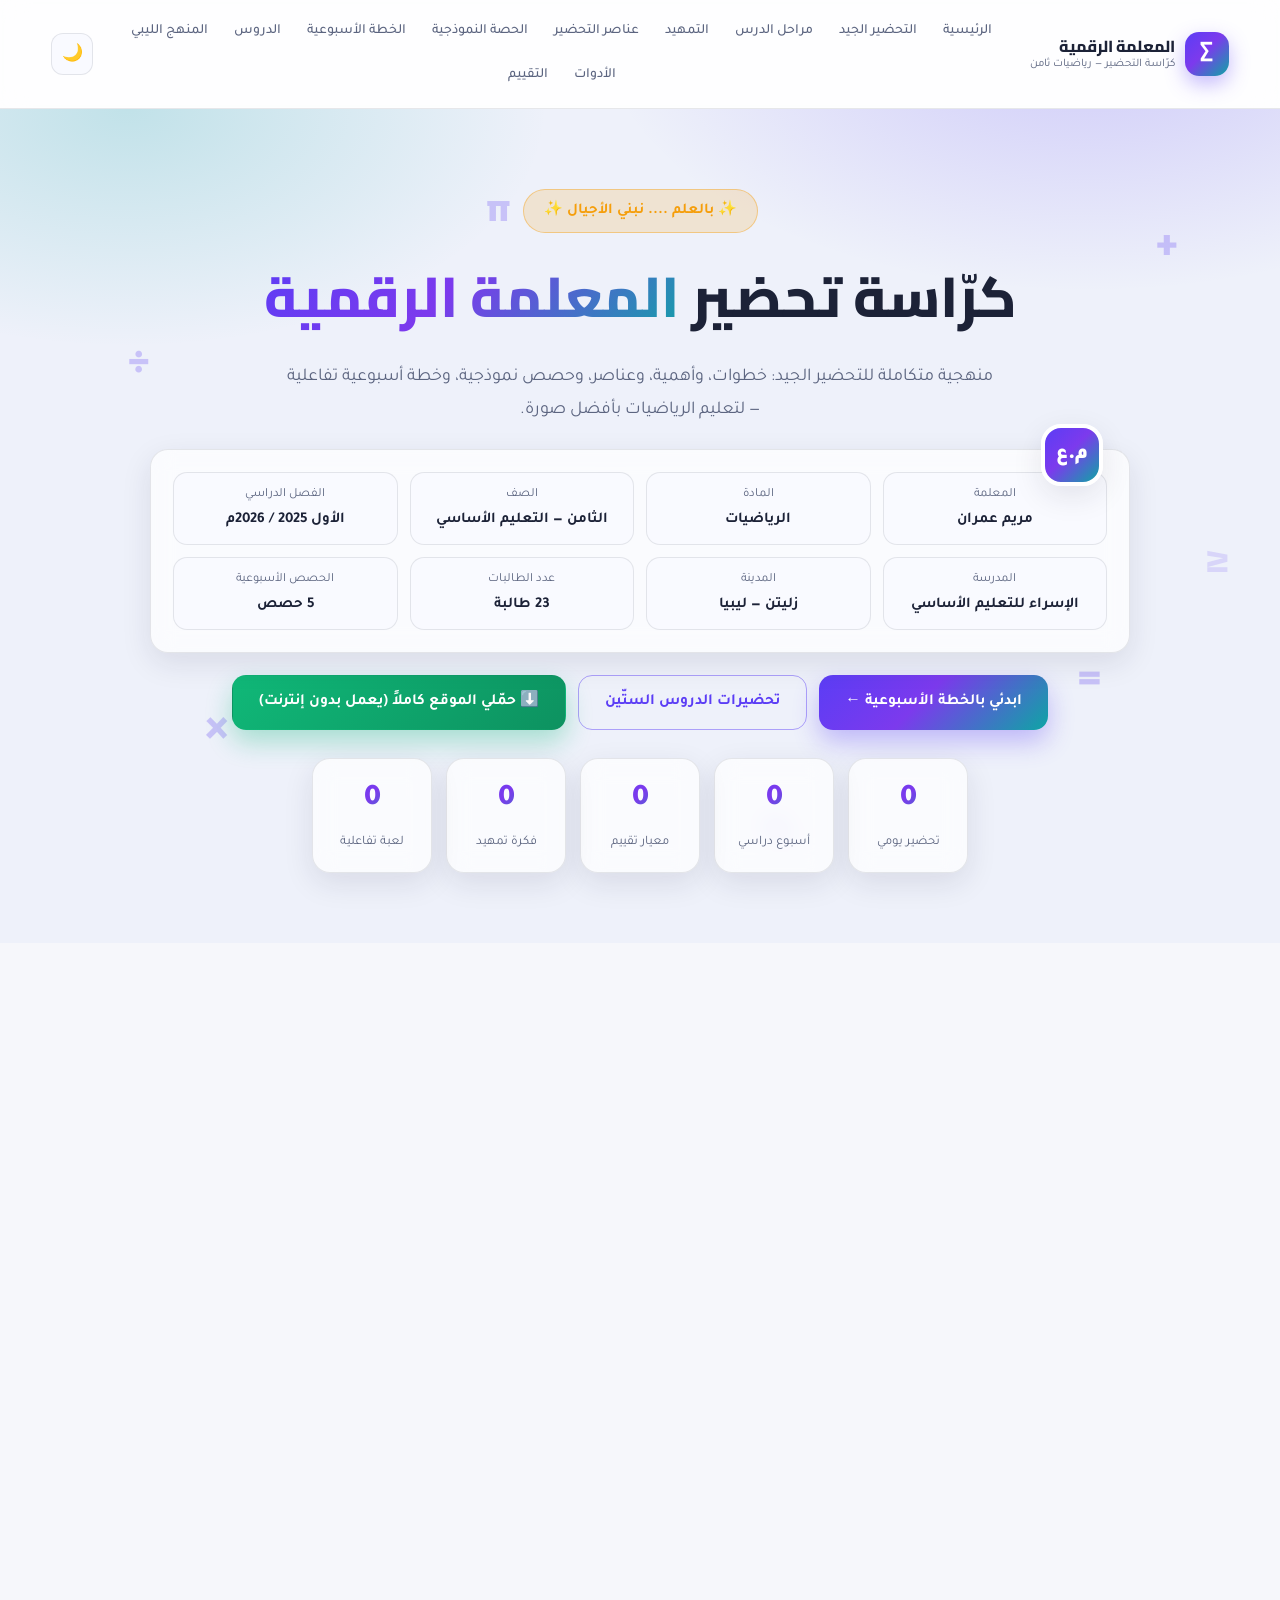
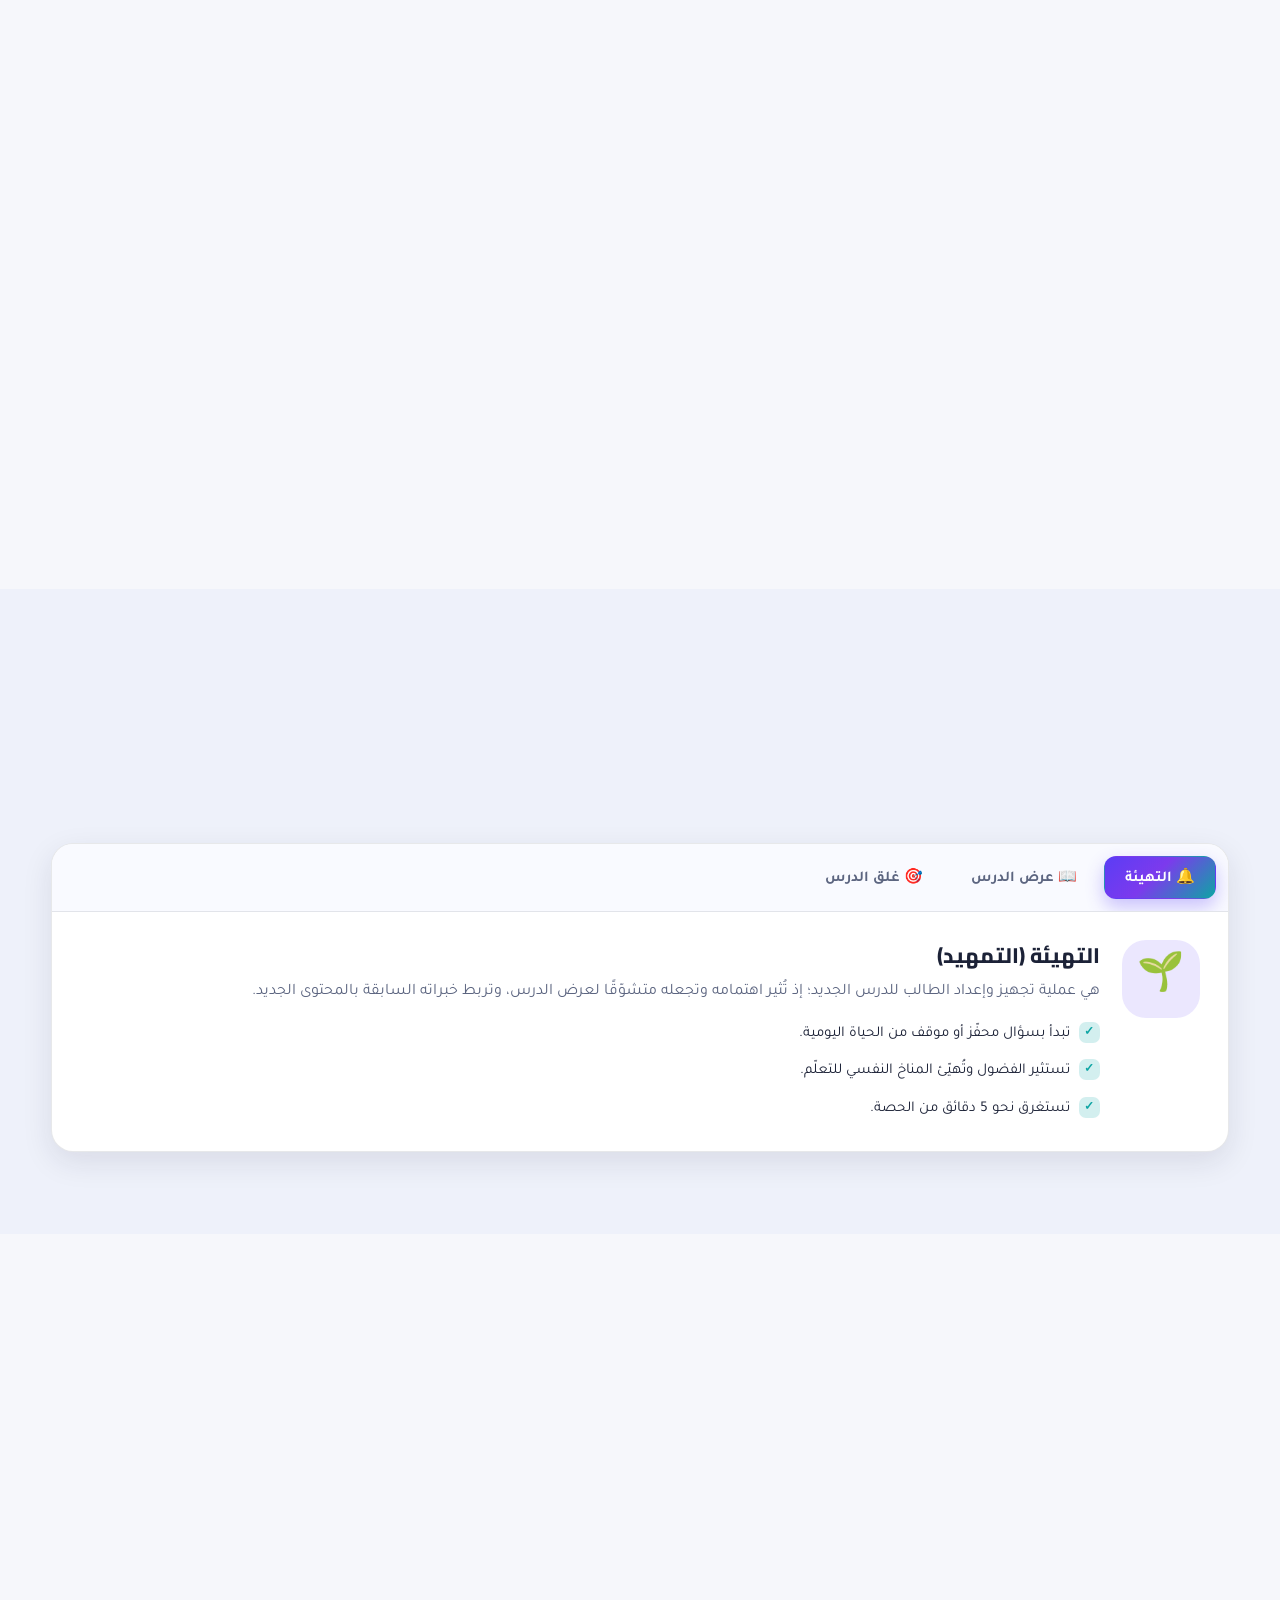
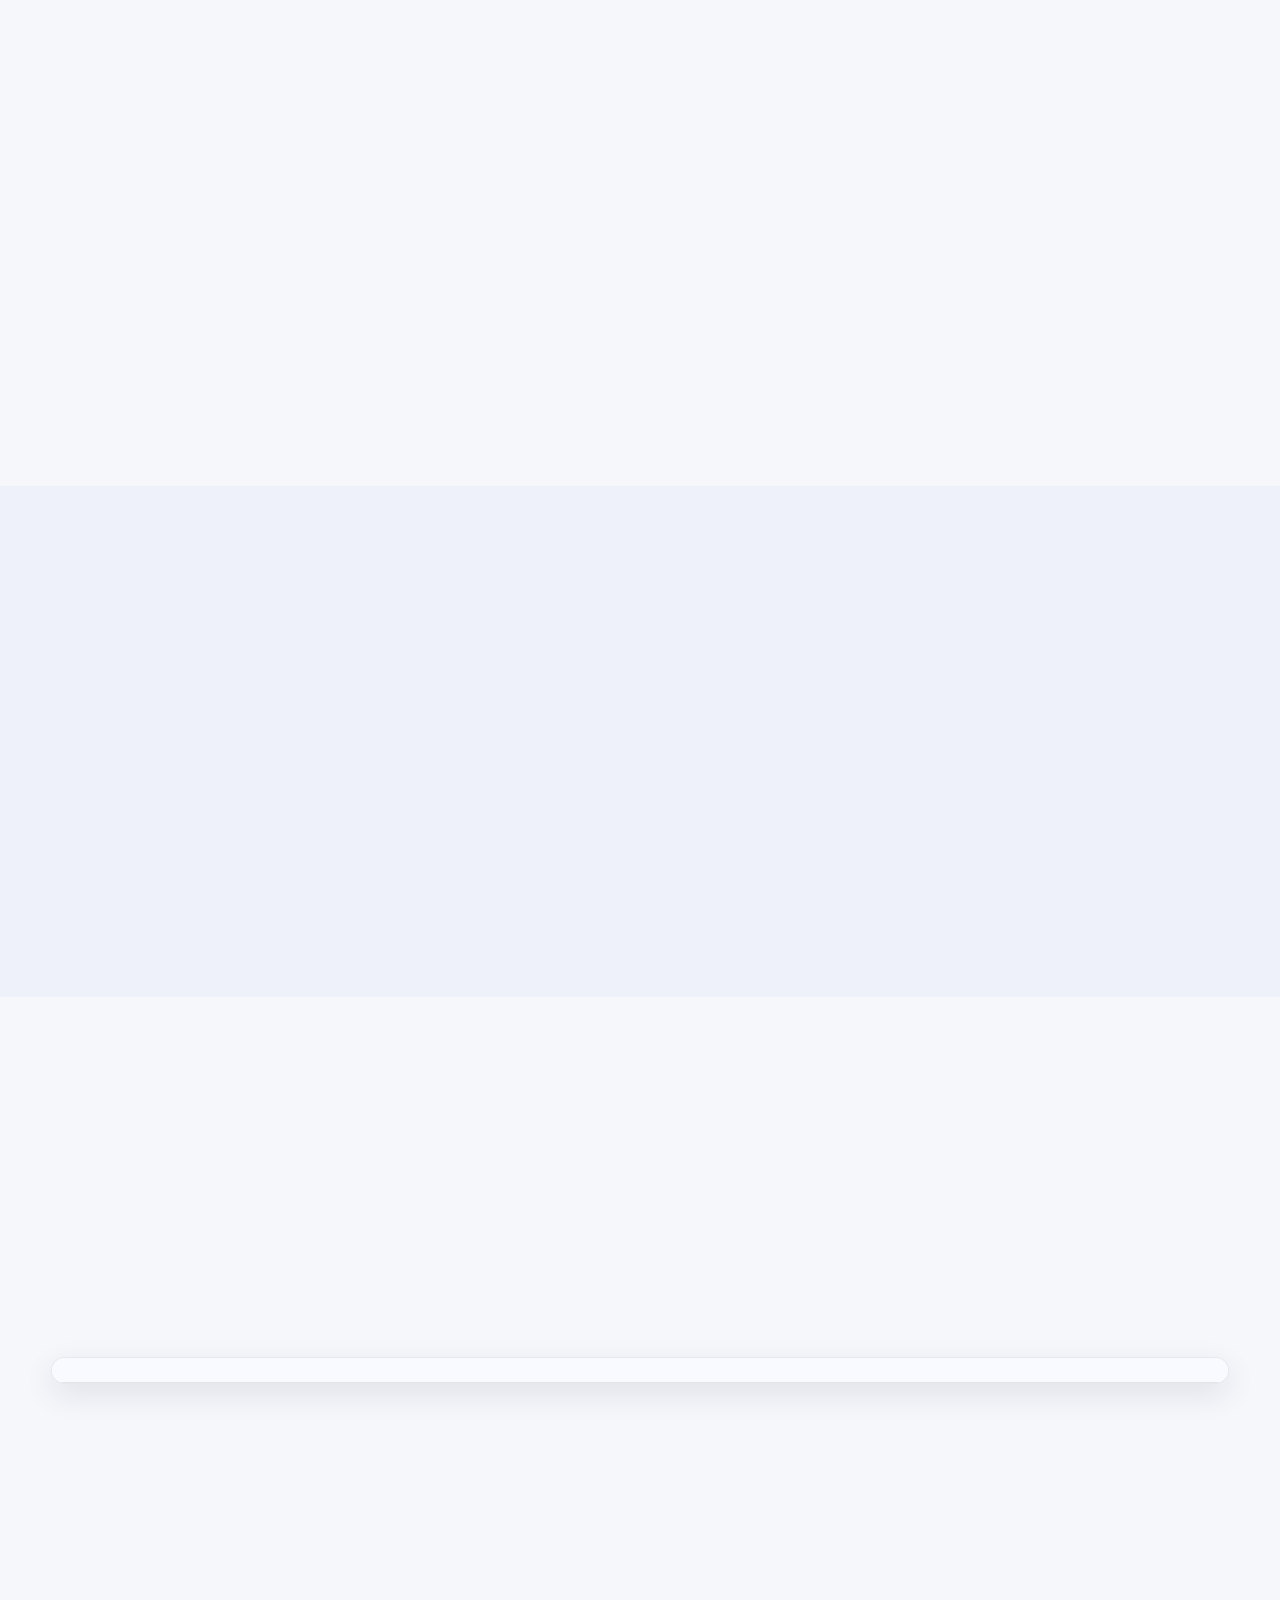
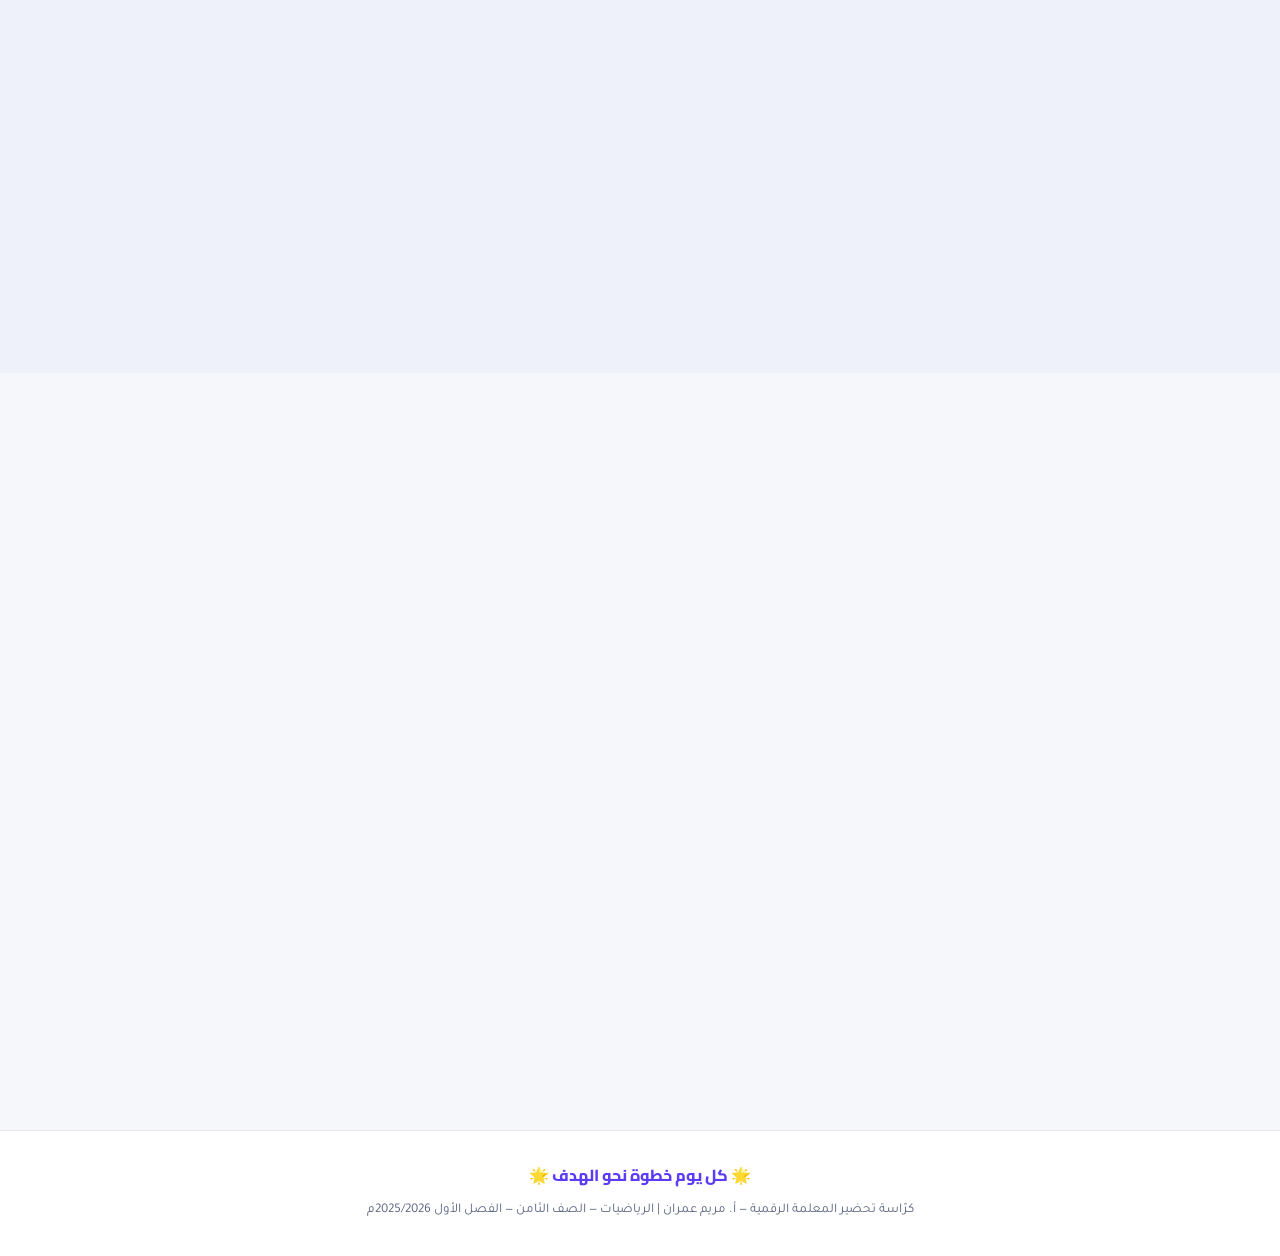
==== offline.html @ 937d6b9b "إصدار نسخة محمولة offline.html مكتفة بذاتها + زر تحميل يعمل على الهاتف والكمبيوتر" ====
<!DOCTYPE html>
<html lang="ar" dir="rtl" data-theme="light">
<head>
<meta charset="UTF-8">
<meta name="viewport" content="width=device-width, initial-scale=1.0">
<title>كرّاسة التحضير | المعلمة الرقمية — مريم عمران</title>
<meta name="description" content="كرّاسة تحضير المعلمة الرقمية — مادة الرياضيات، الصف الثامن، الفصل الدراسي الأول 2025/2026 — مدرسة الإسراء للتعليم الأساسي، زليتن - ليبيا.">
<link rel="preconnect" href="https://fonts.googleapis.com">
<link rel="preconnect" href="https://fonts.gstatic.com" crossorigin>
<link href="https://fonts.googleapis.com/css2?family=Cairo:wght@400;600;700;900&family=Tajawal:wght@300;400;500;700;800&display=swap" rel="stylesheet">
<style>
/* ================= كرّاسة التحضير — المعلمة الرقمي ================= */
:root{
  --bg:#f6f7fb;
  --bg-alt:#eef1fa;
  --surface:#ffffff;
  --surface-2:#f9faff;
  --text:#1c2237;
  --muted:#5c6580;
  --line:rgba(28,34,55,.10);
  --brand:#5b3df5;
  --brand-2:#7c3aed;
  --accent:#0ea5a4;
  --gold:#f59e0b;
  --pink:#ec4899;
  --shadow:0 10px 30px rgba(28,34,55,.10);
  --shadow-lg:0 20px 50px rgba(28,34,55,.16);
  --radius:18px;
  --grad:linear-gradient(135deg,#5b3df5 0%,#7c3aed 45%,#0ea5a4 100%);
}
[data-theme="dark"]{
  --bg:#0d1020;
  --bg-alt:#111531;
  --surface:#161a35;
  --surface-2:#1b2044;
  --text:#eef0ff;
  --muted:#a5adcc;
  --line:rgba(255,255,255,.10);
  --shadow:0 10px 30px rgba(0,0,0,.45);
  --shadow-lg:0 20px 50px rgba(0,0,0,.6);
}
*{box-sizing:border-box;margin:0;padding:0}
html{scroll-behavior:smooth;scroll-padding-top:88px}
body{
  font-family:"Tajawal","Segoe UI",Tahoma,sans-serif;
  background:var(--bg);color:var(--text);line-height:1.85;
  transition:background .35s,color .35s;
  overflow-x:hidden;
}
h1,h2,h3,h4,.brand-text strong{font-family:"Cairo","Tajawal",sans-serif;font-weight:800;line-height:1.5}
img{max-width:100%}
button,input{font-family:inherit}
.container{width:min(1180px,92%);margin-inline:auto}

/* ---------- شريط التقدّم ---------- */
.progress-bar{position:fixed;top:0;right:0;height:4px;width:0;background:var(--grad);z-index:120;border-radius:0 0 0 4px}

/* ---------- الهيدر ---------- */
.site-header{
  position:sticky;top:0;z-index:100;
  background:color-mix(in srgb,var(--surface) 82%,transparent);
  backdrop-filter:blur(14px);-webkit-backdrop-filter:blur(14px);
  border-bottom:1px solid var(--line);
}
.header-inner{display:flex;align-items:center;gap:18px;padding:12px 0}
.brand{display:flex;align-items:center;gap:10px;text-decoration:none;color:var(--text)}
.brand-logo{
  width:44px;height:44px;display:grid;place-items:center;border-radius:14px;
  background:var(--grad);color:#fff;font-size:24px;font-weight:900;
  box-shadow:0 8px 20px rgba(91,61,245,.35)
}
.brand-text{display:flex;flex-direction:column;line-height:1.3}
.brand-text small{color:var(--muted);font-size:11.5px}
.main-nav{display:flex;gap:4px;flex:1;justify-content:center;flex-wrap:wrap}
.main-nav a{
  text-decoration:none;color:var(--muted);font-size:14px;font-weight:500;
  padding:7px 11px;border-radius:10px;transition:.25s;white-space:nowrap
}
.main-nav a:hover{color:var(--brand);background:color-mix(in srgb,var(--brand) 10%,transparent)}
.main-nav a.active{color:var(--brand);background:color-mix(in srgb,var(--brand) 14%,transparent);font-weight:700}
.header-actions{display:flex;gap:8px;align-items:center}
.icon-btn{
  width:42px;height:42px;border-radius:12px;border:1px solid var(--line);
  background:var(--surface-2);cursor:pointer;font-size:17px;display:grid;place-items:center;transition:.25s
}
.icon-btn:hover{border-color:var(--brand);transform:translateY(-2px)}
.ic-sun{display:none}
[data-theme="dark"] .ic-moon{display:none}
[data-theme="dark"] .ic-sun{display:inline}
.nav-toggle{display:none;flex-direction:column;gap:4px}
.nav-toggle span{width:20px;height:2px;background:var(--text);border-radius:2px;transition:.3s}

/* ---------- الواجهة الرئيسية ---------- */
.hero{
  position:relative;padding:80px 0 70px;overflow:hidden;
  background:
    radial-gradient(700px 380px at 85% -10%,color-mix(in srgb,var(--brand) 22%,transparent),transparent 70%),
    radial-gradient(600px 340px at 10% 0%,color-mix(in srgb,var(--accent) 20%,transparent),transparent 70%),
    var(--bg-alt);
}
.hero-shapes .shape{
  position:absolute;font-size:44px;font-weight:900;color:color-mix(in srgb,var(--brand) 26%,transparent);
  animation:float 9s ease-in-out infinite;user-select:none
}
.s1{top:12%;right:8%;animation-delay:0s}.s2{top:26%;left:10%;animation-delay:1.1s;font-size:34px}
.s3{top:64%;right:14%;animation-delay:2.2s;font-size:56px}.s4{top:70%;left:16%;animation-delay:.6s}
.s5{top:44%;left:46%;animation-delay:1.7s;font-size:30px;opacity:.6}.s6{top:8%;left:38%;animation-delay:2.6s;font-size:30px}
.s7{bottom:8%;right:38%;animation-delay:1.4s;font-size:36px}.s8{top:50%;right:4%;animation-delay:3s;font-size:32px;opacity:.6}
@keyframes float{0%,100%{transform:translateY(0) rotate(0)}50%{transform:translateY(-26px) rotate(10deg)}}
.hero-inner{position:relative;text-align:center;display:grid;gap:22px;justify-items:center}
.hero-badge{
  background:color-mix(in srgb,var(--gold) 16%,transparent);color:var(--gold);
  border:1px solid color-mix(in srgb,var(--gold) 40%,transparent);
  padding:7px 20px;border-radius:999px;font-weight:700;font-size:15px
}
.hero-title{font-size:clamp(30px,5.2vw,56px)}
.grad-text{background:var(--grad);-webkit-background-clip:text;background-clip:text;color:transparent}
.hero-sub{max-width:720px;color:var(--muted);font-size:clamp(15px,2vw,18px)}
.glass{
  background:color-mix(in srgb,var(--surface) 72%,transparent);
  backdrop-filter:blur(12px);-webkit-backdrop-filter:blur(12px);
  border:1px solid var(--line);border-radius:var(--radius);box-shadow:var(--shadow)
}
.teacher-card{padding:22px;width:100%;max-width:980px;position:relative}
.teacher-avatar{
  position:absolute;top:-26px;right:26px;width:62px;height:62px;border-radius:20px;
  background:var(--grad);color:#fff;display:grid;place-items:center;font-weight:900;font-size:20px;
  border:4px solid var(--surface);box-shadow:var(--shadow)
}
.teacher-grid{display:grid;grid-template-columns:repeat(auto-fit,minmax(190px,1fr));gap:12px}
.t-item{display:flex;flex-direction:column;background:var(--surface-2);border:1px solid var(--line);border-radius:14px;padding:10px 14px}
.t-item span{color:var(--muted);font-size:12.5px}
.t-item strong{font-size:15px}
.hero-cta{display:flex;gap:12px;flex-wrap:wrap;justify-content:center}

.btn{
  display:inline-flex;align-items:center;gap:8px;padding:12px 26px;border-radius:14px;
  border:none;cursor:pointer;font-weight:700;font-size:15.5px;text-decoration:none;transition:.28s
}
.btn-primary{background:var(--grad);color:#fff;box-shadow:0 12px 26px rgba(91,61,245,.32)}
.btn-primary:hover{transform:translateY(-3px);box-shadow:0 18px 34px rgba(91,61,245,.42)}
.btn-primary:disabled{opacity:.45;cursor:not-allowed;transform:none}
.btn-ghost{background:transparent;color:var(--brand);border:1.5px solid color-mix(in srgb,var(--brand) 45%,transparent)}
.btn-ghost:hover{background:color-mix(in srgb,var(--brand) 10%,transparent)}
.btn-download{
  background:linear-gradient(135deg,#10b878,#0d9260);color:#fff;
  box-shadow:0 12px 26px rgba(16,184,120,.32);border:1.5px solid transparent
}
.btn-download:hover{transform:translateY(-3px);box-shadow:0 18px 34px rgba(16,184,120,.42)}

.stats-row{display:flex;gap:14px;flex-wrap:wrap;justify-content:center;margin-top:6px}
.stat{padding:14px 22px;text-align:center;min-width:120px}
.stat b{display:block;font-size:30px;font-weight:900;background:var(--grad);-webkit-background-clip:text;background-clip:text;color:transparent}
.stat span{color:var(--muted);font-size:13px}

/* ---------- الأقسام ---------- */
.section{padding:82px 0}
.section.alt{background:var(--bg-alt)}
.section-head{text-align:center;max-width:760px;margin:0 auto 40px}
.kicker{color:var(--brand);font-weight:800;letter-spacing:.4px;margin-bottom:6px}
.section-head h2{font-size:clamp(24px,3.6vw,38px);margin-bottom:10px}
.section-desc{color:var(--muted)}
.mt-lg{margin-top:26px}
.gap-lg{gap:22px}
.two-col{display:grid;grid-template-columns:1fr 1fr}

/* بطاقات الخطوات */
.steps-grid{display:grid;grid-template-columns:repeat(auto-fit,minmax(200px,1fr));gap:16px;counter-reset:s;list-style:none}
.step-card{
  background:var(--surface);border:1px solid var(--line);border-radius:var(--radius);
  padding:24px 20px;box-shadow:var(--shadow);transition:.3s;position:relative;overflow:hidden
}
.step-card::after{content:"";position:absolute;inset:auto 0 0 0;height:4px;background:var(--grad);transform:scaleX(0);transform-origin:right;transition:.35s}
.step-card:hover{transform:translateY(-7px);box-shadow:var(--shadow-lg)}
.step-card:hover::after{transform:scaleX(1)}
.step-num{
  width:44px;height:44px;display:grid;place-items:center;border-radius:14px;
  background:color-mix(in srgb,var(--brand) 12%,transparent);color:var(--brand);
  font-weight:900;font-size:19px;margin-bottom:12px
}
.step-card h3{font-size:18px;margin-bottom:6px}
.step-card p{color:var(--muted);font-size:14.5px}

/* اللوحات */
.panel{
  background:var(--surface);border:1px solid var(--line);border-radius:var(--radius);
  padding:26px;box-shadow:var(--shadow)
}
.panel-title{font-size:19px;margin-bottom:14px;color:var(--brand)}
.lead{color:var(--muted);margin-bottom:16px}
.check-list{list-style:none;display:grid;gap:10px}
.check-list li{position:relative;padding-right:30px;font-size:15px}
.check-list li::before{
  content:"✓";position:absolute;right:0;top:2px;width:21px;height:21px;border-radius:7px;
  background:color-mix(in srgb,var(--accent) 18%,transparent);color:var(--accent);
  display:grid;place-items:center;font-size:12px;font-weight:900
}
.check-list.gold li::before{content:"★";background:color-mix(in srgb,var(--gold) 18%,transparent);color:var(--gold)}
.pill-row{display:flex;flex-wrap:wrap;gap:10px;margin:16px 0}
.pill{
  background:var(--surface-2);border:1px solid var(--line);border-radius:999px;
  padding:7px 16px;font-size:14px;font-weight:500
}
.type-cards{display:grid;grid-template-columns:1fr 1fr;gap:16px;margin-top:12px}
.type-card{background:var(--surface-2);border:1px solid var(--line);border-radius:16px;padding:18px}
.type-card h4{color:var(--accent);margin-bottom:6px;font-size:16.5px}
.type-card p{color:var(--muted);font-size:14.5px}
.note{
  margin-top:16px;padding:14px 18px;border-radius:14px;font-size:14.5px;
  background:color-mix(in srgb,var(--gold) 10%,transparent);
  border:1px dashed color-mix(in srgb,var(--gold) 45%,transparent)
}

/* ---------- التبويبات ---------- */
.tabs{background:var(--surface);border:1px solid var(--line);border-radius:22px;box-shadow:var(--shadow);overflow:hidden}
.tab-bar{display:flex;gap:6px;padding:12px;border-bottom:1px solid var(--line);background:var(--surface-2);overflow-x:auto}
.tab-bar.scrollable{scrollbar-width:thin}
.tab-btn{
  border:1px solid transparent;background:transparent;color:var(--muted);cursor:pointer;
  padding:10px 20px;border-radius:12px;font-weight:700;font-size:15px;white-space:nowrap;transition:.25s
}
.tab-btn:hover{color:var(--brand)}
.tab-btn.active{background:var(--grad);color:#fff;box-shadow:0 8px 18px rgba(91,61,245,.3)}
.tab-panel{display:none;padding:28px;animation:fade .4s ease}
.tab-panel.active{display:block}
@keyframes fade{from{opacity:0;transform:translateY(12px)}to{opacity:1;transform:none}}
.stage-content{display:grid;grid-template-columns:auto 1fr;gap:22px;align-items:start}
.stage-icon{
  width:78px;height:78px;border-radius:24px;display:grid;place-items:center;font-size:38px;
  background:color-mix(in srgb,var(--brand) 12%,transparent)
}
.stage-content h3{font-size:21px;margin-bottom:6px}
.stage-content p{color:var(--muted);margin-bottom:12px}

/* ---------- التمهيد ---------- */
.idea-picker{display:grid;gap:16px;justify-items:center;margin-bottom:36px}
.idea-card{
  padding:22px 26px;width:min(720px,100%);text-align:center;position:relative;transition:.35s
}
.idea-card.shake{animation:shake .5s}
@keyframes shake{0%,100%{transform:translateX(0)}25%{transform:translateX(-9px)}75%{transform:translateX(9px)}}
.idea-tag{
  display:inline-block;background:var(--grad);color:#fff;font-size:12px;font-weight:700;
  padding:4px 14px;border-radius:999px;margin-bottom:10px
}
.idea-card h3{color:var(--brand);font-size:20px;margin-bottom:6px}
.idea-card p{color:var(--muted);font-size:15px}

.cards-grid{display:grid;grid-template-columns:repeat(auto-fill,minmax(255px,1fr));gap:16px}
.warm-card,.tool-card{
  background:var(--surface);border:1px solid var(--line);border-radius:var(--radius);
  padding:20px;box-shadow:var(--shadow);transition:.3s;cursor:default
}
.warm-card:hover,.tool-card:hover{transform:translateY(-6px);box-shadow:var(--shadow-lg);border-color:color-mix(in srgb,var(--brand) 40%,transparent)}
.warm-card .w-ic{font-size:26px;display:block;margin-bottom:8px}
.warm-card h4{font-size:16.5px;margin-bottom:6px}
.warm-card p{color:var(--muted);font-size:14px}
.warm-card.flash{background:color-mix(in srgb,var(--brand) 14%,var(--surface))}

/* ---------- الأكورديون ---------- */
.accordion{display:grid;gap:14px}
.acc-item{background:var(--surface);border:1px solid var(--line);border-radius:var(--radius);overflow:hidden;box-shadow:var(--shadow)}
.acc-head{
  width:100%;display:flex;align-items:center;gap:14px;padding:18px 22px;cursor:pointer;
  background:transparent;border:none;color:var(--text);text-align:right;transition:.25s
}
.acc-head:hover{background:var(--surface-2)}
.acc-head .acc-n{
  width:38px;height:38px;flex:0 0 38px;display:grid;place-items:center;border-radius:12px;
  background:var(--grad);color:#fff;font-weight:900
}
.acc-head h3{flex:1;font-size:17.5px}
.acc-head .acc-arrow{transition:.3s;color:var(--brand);font-size:19px}
.acc-item.open .acc-arrow{transform:rotate(-180deg)}
.acc-body{max-height:0;overflow:hidden;transition:max-height .45s ease}
.acc-inner{padding:0 22px 22px;border-top:1px dashed var(--line);padding-top:16px}
.acc-inner .check-list{grid-template-columns:1fr}
.acc-inner li{font-size:14.5px}

/* ---------- المؤقّت ---------- */
.timer-wrap{display:grid;place-items:center}
.timer-box{
  position:relative;width:min(430px,100%);padding:26px;text-align:center;display:grid;gap:14px;justify-items:center
}
.timer-box h3{font-size:18px}
.timer-ring{width:190px;height:190px;transform:rotate(-90deg);position:absolute;top:78px;pointer-events:none}
.ring-bg,.ring-fg{fill:none;stroke-width:8;stroke-linecap:round}
.ring-bg{stroke:color-mix(in srgb,var(--brand) 14%,transparent)}
.ring-fg{stroke:url(#none);stroke:var(--brand);stroke-dasharray:339.3;stroke-dashoffset:0;transition:stroke-dashoffset 1s linear}
.timer-display{font-family:"Cairo",sans-serif;font-size:52px;font-weight:900;letter-spacing:3px;position:relative;z-index:1;margin-top:14px}
.timer-phase{color:var(--brand);font-weight:700;min-height:24px}
.timer-controls{display:flex;gap:10px}
.timer-presets{display:flex;gap:8px;flex-wrap:wrap;justify-content:center}
.timer-presets button{
  border:1px solid var(--line);background:var(--surface-2);color:var(--text);
  padding:7px 14px;border-radius:999px;cursor:pointer;font-size:13px;font-weight:600;transition:.25s
}
.timer-presets button:hover{border-color:var(--brand);color:var(--brand)}
.timer-presets button.on{background:var(--grad);color:#fff;border-color:transparent}
.timer-box.done .timer-display{color:var(--gold);animation:pulse 1s infinite}
@keyframes pulse{0%,100%{transform:scale(1)}50%{transform:scale(1.06)}}

/* خطوات الخطة الفصلية */
.flow-steps{list-style:none;display:grid;grid-template-columns:repeat(auto-fit,minmax(230px,1fr));gap:12px}
.flow-steps li{
  display:flex;align-items:center;gap:12px;background:var(--surface-2);
  border:1px solid var(--line);border-radius:14px;padding:12px 16px;font-size:14.5px
}
.flow-steps span{
  width:32px;height:32px;flex:0 0 32px;display:grid;place-items:center;border-radius:10px;
  background:var(--grad);color:#fff;font-weight:900
}

/* ---------- الخطة الأسبوعية ---------- */
.plan-toolbar{display:flex;gap:18px;flex-wrap:wrap;align-items:center;justify-content:space-between;margin-bottom:22px}
.month-filter{display:flex;gap:8px;flex-wrap:wrap}
.month-filter button{
  border:1px solid var(--line);background:var(--surface);color:var(--muted);cursor:pointer;
  padding:8px 18px;border-radius:999px;font-weight:700;font-size:14px;transition:.25s
}
.month-filter button.on{background:var(--grad);color:#fff;border-color:transparent}
.month-filter button:hover{border-color:var(--brand)}
.plan-progress{display:flex;align-items:center;gap:10px;font-size:14px}
.plan-progress .bar{width:150px;height:9px;border-radius:99px;background:color-mix(in srgb,var(--brand) 14%,transparent);overflow:hidden}
.plan-progress .bar i{display:block;height:100%;width:0;background:var(--grad);border-radius:99px;transition:width .5s}
.mini-btn{
  border:1px solid var(--line);background:var(--surface);color:var(--muted);cursor:pointer;
  padding:6px 14px;border-radius:10px;font-size:13px;transition:.25s
}
.mini-btn:hover{color:var(--brand);border-color:var(--brand)}

.weeks-grid{display:grid;grid-template-columns:repeat(auto-fill,minmax(270px,1fr));gap:14px}
.week-card{
  background:var(--surface);border:1px solid var(--line);border-radius:var(--radius);
  padding:16px 18px;box-shadow:var(--shadow);display:flex;gap:12px;align-items:flex-start;transition:.3s
}
.week-card:hover{transform:translateY(-4px);box-shadow:var(--shadow-lg)}
.week-card.hidden{display:none}
.week-check{
  width:26px;height:26px;flex:0 0 26px;border-radius:9px;border:2px solid var(--line);
  background:transparent;cursor:pointer;display:grid;place-items:center;color:#fff;font-size:13px;transition:.25s;margin-top:3px
}
.week-card.done .week-check{background:var(--accent);border-color:var(--accent)}
.week-card.done{opacity:.62}
.week-card.done .w-topic{text-decoration:line-through}
.week-meta{display:flex;gap:8px;margin-bottom:4px;flex-wrap:wrap}
.w-month{background:color-mix(in srgb,var(--gold) 16%,transparent);color:var(--gold);font-size:12px;font-weight:700;padding:2px 10px;border-radius:99px}
.w-num{background:color-mix(in srgb,var(--brand) 12%,transparent);color:var(--brand);font-size:12px;font-weight:700;padding:2px 10px;border-radius:99px}
.w-topic{font-weight:700;font-size:15px}

.units-grid{display:grid;grid-template-columns:repeat(auto-fit,minmax(260px,1fr));gap:14px}
.unit{background:var(--surface-2);border:1px solid var(--line);border-radius:16px;padding:18px}
.unit h4{color:var(--accent);margin-bottom:10px;font-size:16px}
.unit ul{list-style:none;display:grid;gap:7px}
.unit li{font-size:14px;padding-right:18px;position:relative;color:var(--muted)}
.unit li::before{content:"◆";position:absolute;right:0;color:var(--brand);font-size:10px;top:6px}

/* ---------- تحضيرات الدروس ---------- */
.day-tabs{display:flex;gap:8px;flex-wrap:wrap;margin-bottom:20px;padding-bottom:16px;border-bottom:1px solid var(--line)}
.day-btn{
  border:1px solid var(--line);background:var(--surface);color:var(--muted);cursor:pointer;
  padding:9px 18px;border-radius:999px;font-weight:700;font-size:14px;transition:.25s
}
.day-btn:hover{border-color:var(--brand);color:var(--brand)}
.day-btn.on,.day-btn.active{background:var(--grad);color:#fff;border-color:transparent;box-shadow:0 8px 18px rgba(91,61,245,.28)}
.day-panel{display:none}
.day-panel.active{display:block;animation:fade .4s ease}
.unit-filter{display:flex;flex-wrap:wrap;gap:8px;justify-content:center;margin-bottom:20px}
.unit-filter button{
  border:1px solid var(--line);background:var(--surface);color:var(--muted);cursor:pointer;
  padding:9px 18px;border-radius:999px;font-weight:700;font-size:14px;transition:.25s
}
.unit-filter button:hover{border-color:var(--brand);color:var(--brand)}
.unit-filter button.on{background:var(--grad);color:#fff;border-color:transparent;box-shadow:0 8px 18px rgba(91,61,245,.28)}
.lesson-count{text-align:center;color:var(--muted);font-size:14px;margin-bottom:14px}
.lesson-head{display:flex;flex-wrap:wrap;gap:12px;align-items:center;margin-bottom:18px}
.guide-chip{
  background:rgba(91,61,245,.1);border:1px solid rgba(91,61,245,.35);color:var(--brand);
  font-weight:700;cursor:pointer;text-decoration:none;transition:.2s
}
.guide-chip:hover{background:var(--grad);color:#fff;border-color:transparent}

/* أقسام التحضير المثرّى */
.aid-block{background:linear-gradient(135deg,rgba(255,179,0,.08),rgba(255,179,0,.02));border-inline-start:4px solid var(--gold)}
.ex-block{background:rgba(16,184,120,.06);border-inline-start:4px solid #10b878}
.ex-block .check-list.ex li{background:rgba(16,184,120,.07);border-radius:10px;padding:10px 14px;margin-bottom:7px}
.ex-block .check-list.ex li b{color:#0e9e66;margin-inline-end:4px}
.game-block{
  background:linear-gradient(135deg,rgba(91,61,245,.1),rgba(245,116,245,.08));
  border:1px dashed rgba(91,61,245,.45)
}
.game-block h4{color:var(--brand)}
.diff-block{background:rgba(155,81,224,.08);border-inline-start:4px solid #9b51e0}
.diff-block p{font-weight:600}
.assess-block{background:rgba(59,130,246,.07);border-inline-start:4px solid #3b82f6}
.assess-block .check-list.assess li{background:rgba(59,130,246,.06);border-radius:10px;padding:9px 13px;margin-bottom:6px;display:flex;align-items:center;gap:8px}
.assess-block .tick{color:#3b82f6;font-weight:800;font-size:15px}
.assess-note{color:var(--muted);font-size:12.5px;font-style:italic;margin:8px 0 0;line-height:1.6}
.exit-block{
  background:linear-gradient(135deg,rgba(245,158,11,.12),rgba(245,158,11,.04));
  border:2px dashed rgba(245,158,11,.55);position:relative
}
.exit-block h4{color:#b45309}
.exit-q{font-weight:800;font-size:16px;color:var(--text);background:rgba(255,255,255,.6);padding:12px 16px;border-radius:12px;margin:0}

/* ---------- المنهج الليبي ---------- */
.guide-card{
  display:block;background:var(--surface);border:1px solid var(--line);border-radius:20px;
  padding:22px 24px;margin-bottom:26px;text-decoration:none;color:inherit;transition:.3s;
  box-shadow:0 10px 30px rgba(0,0,0,.06)
}
.guide-card:hover{border-color:var(--brand);transform:translateY(-3px);box-shadow:0 16px 34px rgba(91,61,245,.16)}
.guide-top{display:flex;align-items:center;gap:16px;flex-wrap:wrap}
.guide-emoji{font-size:34px;line-height:1}
.guide-headings{flex:1;min-width:220px}
.guide-headings h3{margin:0 0 6px;font-size:19px;font-weight:800}
.guide-headings p{margin:0;color:var(--muted);font-size:14px;line-height:1.7}
.guide-open{background:var(--grad);color:#fff;padding:10px 18px;border-radius:999px;font-weight:700;font-size:14px;white-space:nowrap}
.guide-toc{list-style:none;margin:16px 0 0;padding:16px 0 0;border-top:1px dashed var(--line);
  display:grid;grid-template-columns:repeat(auto-fit,minmax(230px,1fr));gap:10px}
.guide-toc li{font-size:13.5px;color:var(--muted);line-height:1.6;background:rgba(91,61,245,.05);padding:8px 12px;border-radius:10px}
.guide-toc b{color:var(--brand);font-weight:800;margin-inline-end:6px}
.curriculum-grid{display:grid;grid-template-columns:repeat(auto-fill,minmax(300px,1fr));gap:18px}
.curr-card{
  background:var(--surface);border:1px solid var(--line);border-radius:20px;
  padding:24px 22px 22px;position:relative;overflow:hidden;transition:.3s
}
.curr-card:hover{transform:translateY(-4px);box-shadow:var(--shadow);border-color:var(--brand)}
.curr-card.prepared{border-color:rgba(91,61,245,.4)}
.curr-chip{
  position:absolute;top:0;left:0;background:var(--grad);color:#fff;
  font-size:12px;font-weight:700;padding:6px 15px;border-radius:0 0 16px 0;letter-spacing:.2px
}
.curr-head{display:flex;align-items:flex-start;justify-content:space-between;gap:10px;margin-bottom:12px;padding-top:6px}
.curr-head h4{font-size:18px;color:var(--text);margin:0;line-height:1.5}
.curr-badge{font-size:12px;font-weight:700;padding:5px 12px;border-radius:999px;white-space:nowrap;flex-shrink:0}
.curr-badge.prepared{background:rgba(16,185,129,.15);color:#059669}
.curr-badge.soon{background:rgba(245,158,11,.16);color:#b45309}
.curr-weeks{font-size:13px;color:var(--muted);margin-bottom:14px;display:flex;align-items:center;gap:5px}
.curr-topics{list-style:none;display:flex;flex-direction:column;gap:9px;margin:0}
.curr-topics li{font-size:14px;color:var(--muted);padding-right:22px;position:relative;line-height:1.7}
.curr-topics li::before{content:"";position:absolute;right:0;top:8px;width:8px;height:8px;border-radius:50%;background:var(--brand-2)}
.curr-card.soon .curr-topics li::before{background:var(--line)}
.curriculum-note{
  display:flex;gap:12px;align-items:flex-start;margin-top:28px;
  background:var(--surface);border:1px dashed var(--line);border-radius:16px;padding:18px 20px
}
.curriculum-note span{font-size:22px}
.curriculum-note p{color:var(--muted);font-size:14px;line-height:1.8;margin:0}
@media(max-width:520px){.curriculum-grid{grid-template-columns:1fr}}
.lesson-head h3{font-size:22px}
.chip{background:color-mix(in srgb,var(--accent) 14%,transparent);color:var(--accent);padding:5px 16px;border-radius:999px;font-size:13.5px;font-weight:700}
.objectives{display:grid;grid-template-columns:repeat(auto-fit,minmax(230px,1fr));gap:12px;margin:16px 0}
.obj{border-radius:16px;padding:16px;border:1px solid var(--line)}
.obj h4{font-size:15.5px;margin-bottom:5px}
.obj p{font-size:14px;color:var(--muted)}
.obj.k{background:color-mix(in srgb,var(--brand) 9%,transparent);border-color:color-mix(in srgb,var(--brand) 30%,transparent)}
.obj.s{background:color-mix(in srgb,var(--accent) 9%,transparent);border-color:color-mix(in srgb,var(--accent) 30%,transparent)}
.obj.a{background:color-mix(in srgb,var(--pink) 9%,transparent);border-color:color-mix(in srgb,var(--pink) 30%,transparent)}
.lesson-block{margin-top:16px}
.lesson-block h4{font-size:16.5px;color:var(--brand);margin-bottom:8px}
.lesson-block p,.lesson-block li{font-size:14.8px;color:var(--muted)}
table.session-table{width:100%;border-collapse:collapse;margin-top:8px;font-size:14.5px}
table.session-table th,table.session-table td{border:1px solid var(--line);padding:10px 12px;text-align:right}
table.session-table th{background:var(--surface-2);color:var(--brand);font-family:"Cairo",sans-serif}
table.session-table tr:nth-child(even) td{background:color-mix(in srgb,var(--surface-2) 55%,transparent)}

/* معمل المعادلات */
.lab{margin-top:34px;background:var(--surface);border:1px solid var(--line);border-radius:22px;padding:26px;box-shadow:var(--shadow)}
.lab-head{text-align:center;margin-bottom:18px}
.lab-head h3{font-size:20px}
.lab-head p{color:var(--muted);font-size:14.5px}
.lab-body{display:grid;grid-template-columns:270px 1fr;gap:18px}
.lab-list{display:grid;gap:8px;align-content:start}
.lab-list button{
  text-align:right;border:1px solid var(--line);background:var(--surface-2);color:var(--text);
  padding:11px 14px;border-radius:12px;cursor:pointer;font-weight:600;transition:.25s;font-size:14.5px
}
.lab-list button.on{background:var(--grad);color:#fff;border-color:transparent}
.lab-list button:hover{border-color:var(--brand)}
.lab-stage{padding:22px;display:grid;gap:16px;justify-items:center;min-height:280px;align-content:start}
.lab-eq{font-family:"Cairo",sans-serif;font-size:32px;font-weight:900;color:var(--brand)}
.lab-steps{list-style:none;display:grid;gap:10px;width:100%}
.lab-steps li{
  background:var(--surface-2);border:1px dashed var(--line);border-radius:12px;padding:11px 16px;
  font-size:16px;animation:fade .35s ease;display:flex;gap:10px;align-items:center
}
.lab-steps li .k{color:var(--accent);font-weight:900}
.lab-steps li.ok{background:color-mix(in srgb,var(--accent) 12%,transparent);border-color:var(--accent)}

/* اختبار سريع */
.quiz{margin-top:34px;background:var(--surface);border:1px solid var(--line);border-radius:22px;padding:26px;box-shadow:var(--shadow)}
.quiz h3{font-size:20px;text-align:center;margin-bottom:18px}
.q-item{margin-bottom:20px}
.q-item h4{font-size:16px;margin-bottom:10px}
.q-opts{display:grid;gap:8px}
.q-opt{
  text-align:right;border:1px solid var(--line);background:var(--surface-2);color:var(--text);
  padding:11px 16px;border-radius:12px;cursor:pointer;transition:.25s;font-size:14.8px
}
.q-opt:hover:not(:disabled){border-color:var(--brand)}
.q-opt.right{background:color-mix(in srgb,var(--accent) 16%,transparent);border-color:var(--accent);font-weight:700}
.q-opt.wrong{background:color-mix(in srgb,#ef4444 14%,transparent);border-color:#ef4444}
.q-opt:disabled{cursor:default}
.q-fb{margin-top:8px;font-size:14px;font-weight:700;color:var(--accent);min-height:22px}
.quiz-score{
  text-align:center;padding:16px;border-radius:16px;font-weight:800;font-size:17px;
  background:color-mix(in srgb,var(--brand) 10%,transparent)
}

/* ---------- الأدوات ---------- */
.tool-card{display:grid;gap:6px}
.tool-card .t-ic{font-size:30px}
.tool-card h4{font-size:17px}
.tool-card p{color:var(--muted);font-size:14px}
.tool-link{
  margin-top:6px;justify-self:start;background:color-mix(in srgb,var(--brand) 10%,transparent);
  color:var(--brand);text-decoration:none;font-weight:700;font-size:13.5px;
  padding:6px 16px;border-radius:10px;transition:.25s
}
.tool-link:hover{background:var(--brand);color:#fff}

/* ---------- التقييم ---------- */
.eval-toolbar{display:flex;gap:16px;align-items:center;flex-wrap:wrap;margin-bottom:22px}
#evalSearch{
  flex:1;min-width:220px;padding:12px 18px;border-radius:14px;border:1px solid var(--line);
  background:var(--surface);color:var(--text);font-size:15px;outline:none;transition:.25s
}
#evalSearch:focus{border-color:var(--brand);box-shadow:0 0 0 4px color-mix(in srgb,var(--brand) 14%,transparent)}
.eval-progress{display:flex;align-items:center;gap:10px}
.ring-chart{width:60px;height:60px;transform:rotate(-90deg)}
.ring-chart-bg{fill:none;stroke:color-mix(in srgb,var(--brand) 14%,transparent);stroke-width:3.4}
.ring-chart-fg{fill:none;stroke:var(--accent);stroke-width:3.4;stroke-linecap:round;transition:stroke-dasharray .5s}
.eval-progress b{font-size:22px;color:var(--accent);display:block;line-height:1.2}
.eval-progress small{color:var(--muted);font-size:12px}
.eval-grid{display:grid;grid-template-columns:repeat(auto-fill,minmax(290px,1fr));gap:10px}
.eval-item{
  display:flex;gap:10px;align-items:flex-start;background:var(--surface);
  border:1px solid var(--line);border-radius:14px;padding:12px 14px;cursor:pointer;transition:.25s;font-size:14.3px
}
.eval-item:hover{border-color:var(--brand);transform:translateY(-2px)}
.eval-item.hidden{display:none}
.eval-item .box{
  width:24px;height:24px;flex:0 0 24px;border-radius:8px;border:2px solid var(--line);
  display:grid;place-items:center;color:#fff;font-size:12px;transition:.25s;margin-top:2px
}
.eval-item.checked{background:color-mix(in srgb,var(--accent) 9%,var(--surface));border-color:color-mix(in srgb,var(--accent) 45%,transparent)}
.eval-item.checked .box{background:var(--accent);border-color:var(--accent)}
.eval-item.checked .e-text{text-decoration:line-through;color:var(--muted)}
.e-num{color:var(--brand);font-weight:900;margin-left:2px}

/* ---------- الختام ---------- */
.notes-grid{display:grid;grid-template-columns:repeat(auto-fit,minmax(200px,1fr));gap:16px}
.note-card{
  background:var(--surface);border:1px solid var(--line);border-radius:var(--radius);
  padding:22px;text-align:center;box-shadow:var(--shadow);transition:.3s
}
.note-card:hover{transform:translateY(-6px);box-shadow:var(--shadow-lg)}
.note-card span{font-size:32px;display:block;margin-bottom:8px}
.note-card h4{font-size:16px;margin-bottom:4px}
.note-card p{color:var(--muted);font-size:14px}
.signatures{margin-top:30px;background:var(--surface);border:1px solid var(--line);border-radius:var(--radius);padding:26px;box-shadow:var(--shadow);text-align:center}
.signatures h3{margin-bottom:18px}
.sign-row{display:grid;grid-template-columns:repeat(auto-fit,minmax(230px,1fr));gap:18px;margin-bottom:18px}
.sign-row label{display:grid;gap:8px;font-weight:700;font-size:14.5px;text-align:right}
.sign-row input{
  border:none;border-bottom:2px dashed var(--line);background:transparent;color:var(--text);
  padding:8px 4px;font-size:15px;outline:none;transition:.25s
}
.sign-row input:focus{border-bottom-color:var(--brand)}

/* ---------- الفوتر ---------- */
.site-footer{background:var(--surface);border-top:1px solid var(--line);padding:30px 0;text-align:center}
.footer-inner p{font-family:"Cairo",sans-serif;font-weight:800;color:var(--brand);margin-bottom:6px}
.footer-inner small{color:var(--muted)}

/* زر العودة للأعلى */
.to-top{
  position:fixed;bottom:24px;left:24px;width:48px;height:48px;border-radius:16px;border:none;
  background:var(--grad);color:#fff;font-size:20px;cursor:pointer;box-shadow:var(--shadow-lg);
  opacity:0;visibility:hidden;transform:translateY(14px);transition:.35s;z-index:90
}
.to-top.show{opacity:1;visibility:visible;transform:none}

/* ---------- الظهور عند التمرير ---------- */
.reveal{opacity:0;transform:translateY(26px);transition:opacity .7s ease,transform .7s ease}
.reveal.in{opacity:1;transform:none}

/* ---------- الاستجابة ---------- */
@media (max-width:1024px){
  .main-nav{display:none;position:absolute;top:100%;right:0;left:0;background:var(--surface);
    flex-direction:column;padding:12px;border-bottom:1px solid var(--line);box-shadow:var(--shadow-lg)}
  .main-nav.open{display:flex}
  .nav-toggle{display:flex}
  .two-col,.type-cards,.lab-body{grid-template-columns:1fr}
  .header-inner{justify-content:space-between}
}
@media (max-width:640px){
  .section{padding:60px 0}
  .hero{padding:56px 0}
  .stage-content{grid-template-columns:1fr}
  .tab-panel{padding:20px}
  .panel{padding:20px}
  .timer-display{font-size:42px}
}

@media print{
  .site-header,.to-top,.hero-cta,.stats-row,.idea-picker,.timer-wrap,.lab,.quiz,.plan-toolbar,.progress-bar{display:none!important}
  body{background:#fff;color:#000}
  .tab-panel{display:block!important}
  .section{padding:20px 0;break-inside:avoid}
  .reveal{opacity:1!important;transform:none!important}
  .acc-body{max-height:none!important}
}

</style>
<link rel="icon" href="data:image/svg+xml,<svg xmlns='http://www.w3.org/2000/svg' viewBox='0 0 100 100'><text y='.9em' font-size='90'>👩‍🏫</text></svg>">
</head>
<body>

<!-- شريط تقدّم القراءة -->
<div class="progress-bar" id="scrollProgress"></div>

<!-- الهيدر -->
<header class="site-header" id="siteHeader">
  <div class="container header-inner">
    <a href="#home" class="brand">
      <span class="brand-logo">∑</span>
      <span class="brand-text">
        <strong>المعلمة الرقمية</strong>
        <small>كرّاسة التحضير — رياضيات ثامن</small>
      </span>
    </a>

    <nav class="main-nav" id="mainNav">
      <a href="#home">الرئيسية</a>
      <a href="#prep">التحضير الجيد</a>
      <a href="#stages">مراحل الدرس</a>
      <a href="#warmup">التمهيد</a>
      <a href="#elements">عناصر التحضير</a>
      <a href="#session">الحصة النموذجية</a>
      <a href="#plan">الخطة الأسبوعية</a>
      <a href="#lessons">الدروس</a>
      <a href="#curriculum">المنهج الليبي</a>
      <a href="#tools">الأدوات</a>
      <a href="#evaluate">التقييم</a>
    </nav>

    <div class="header-actions">
      <button class="icon-btn" id="themeToggle" title="الوضع الليلي" aria-label="تبديل الوضع الليلي">
        <span class="ic-moon">🌙</span><span class="ic-sun">☀️</span>
      </button>
      <button class="icon-btn nav-toggle" id="navToggle" aria-label="القائمة">
        <span></span><span></span><span></span>
      </button>
    </div>
  </div>
</header>

<!-- ======================= الواجهة الرئيسية ======================= -->
<section class="hero" id="home">
  <div class="hero-shapes" aria-hidden="true">
    <span class="shape s1">+</span><span class="shape s2">÷</span><span class="shape s3">=</span>
    <span class="shape s4">×</span><span class="shape s5">√</span><span class="shape s6">π</span>
    <span class="shape s7">%</span><span class="shape s8">≤</span>
  </div>
  <div class="container hero-inner">
    <p class="hero-badge">✨ بالعلم .... نبني الأجيال ✨</p>
    <h1 class="hero-title">كرّاسة تحضير <span class="grad-text">المعلمة الرقمية</span></h1>
    <p class="hero-sub">منهجية متكاملة للتحضير الجيد: خطوات، وأهمية، وعناصر، وحصص نموذجية، وخطة أسبوعية تفاعلية — لتعليم الرياضيات بأفضل صورة.</p>

    <div class="teacher-card glass">
      <div class="teacher-avatar">م.ع</div>
      <div class="teacher-grid">
        <div class="t-item"><span>المعلمة</span><strong>مريم عمران</strong></div>
        <div class="t-item"><span>المادة</span><strong>الرياضيات</strong></div>
        <div class="t-item"><span>الصف</span><strong>الثامن — التعليم الأساسي</strong></div>
        <div class="t-item"><span>الفصل الدراسي</span><strong>الأول 2025 / 2026م</strong></div>
        <div class="t-item"><span>المدرسة</span><strong>الإسراء للتعليم الأساسي</strong></div>
        <div class="t-item"><span>المدينة</span><strong>زليتن — ليبيا</strong></div>
        <div class="t-item"><span>عدد الطالبات</span><strong>23 طالبة</strong></div>
        <div class="t-item"><span>الحصص الأسبوعية</span><strong>5 حصص</strong></div>
      </div>
    </div>

    <div class="hero-cta">
      <a href="#plan" class="btn btn-primary">ابدئي بالخطة الأسبوعية ←</a>
      <a href="#lessons" class="btn btn-ghost">تحضيرات الدروس الستّين</a>
      <a href="offline.html" download="المعلمة-الرقمية.html" class="btn btn-download">⬇️ حمّلي الموقع كاملاً (يعمل بدون إنترنت)</a>
    </div>

    <div class="stats-row">
      <div class="stat glass"><b class="counter" data-target="60">0</b><span>تحضير يومي</span></div>
      <div class="stat glass"><b class="counter" data-target="20">0</b><span>أسبوع دراسي</span></div>
      <div class="stat glass"><b class="counter" data-target="46">0</b><span>معيار تقييم</span></div>
      <div class="stat glass"><b class="counter" data-target="15">0</b><span>فكرة تمهيد</span></div>
      <div class="stat glass"><b class="counter" data-target="20">0</b><span>لعبة تفاعلية</span></div>
    </div>
  </div>
</section>

<main>

<!-- ======================= خطوات التحضير الجيد ======================= -->
<section class="section" id="prep">
  <div class="container">
    <div class="section-head reveal">
      <p class="kicker">💢 المقوم الأول</p>
      <h2>خطوات التحضير الجيد</h2>
      <p class="section-desc">خمس خطوات منظّمة تصنع الفرق بين حصة عشوائية وحصة نموذجية تُنجز أهدافها.</p>
    </div>

    <ol class="steps-grid">
      <li class="step-card reveal"><span class="step-num">1</span><h3>قراءة الدرس</h3><p>قراءة الدرس المراد تدريسه بشكل جيد قبل الدخول إلى الصف.</p></li>
      <li class="step-card reveal"><span class="step-num">2</span><h3>تحليل الدرس</h3><p>تحليل عناصر الدرس إلى أفكار، وحقائق، ومفاهيم.</p></li>
      <li class="step-card reveal"><span class="step-num">3</span><h3>الاستعانة بالمصادر</h3><p>الرجوع إلى المصادر المناسبة لتوضيح ما أشكل عليه من أمور.</p></li>
      <li class="step-card reveal"><span class="step-num">4</span><h3>الصورة الذهنية</h3><p>تكوين صورة ذهنية عن المادة المراد تدريسها.</p></li>
      <li class="step-card reveal"><span class="step-num">5</span><h3>صياغة الأهداف</h3><p>صياغة الأهداف بدقة ومراعاة ما يمكن قياسه من أهداف.</p></li>
    </ol>

    <div class="two-col gap-lg">
      <div class="panel reveal">
        <h3 class="panel-title">📮 أهمية التحضير الجيد</h3>
        <ul class="check-list">
          <li>يشجّع المعلم على التعرف على الأهداف التربوية العامة.</li>
          <li>يساعد المعلم على توضيح وتحقيق الأهداف التربوية العامة.</li>
          <li>يوفّر الوسائل المعينة لإثارة الطلبة وتحفيز دوافعهم.</li>
          <li>يقلّل مقدار المحاولة والخطأ في التدريس.</li>
          <li>يُكسب المعلم احترامًا.</li>
        </ul>
      </div>
      <div class="panel reveal">
        <h3 class="panel-title">✨ فوائد التحضير</h3>
        <ul class="check-list gold">
          <li>تنظيم المعلم لأفكاره بشكل جيّد.</li>
          <li>الدقّة في التدريس.</li>
          <li>حسْن التحضير وعدم العشوائية.</li>
          <li>ثقة المدرّس بنفسه بسبب تثبيته للمادة العلمية.</li>
          <li>حسْن ضبط الوقت.</li>
          <li>معرفة خفايا المادة العلمية.</li>
        </ul>
      </div>
    </div>

    <div class="panel reveal mt-lg">
      <h3 class="panel-title">📌 المقوّم الثاني: الإعداد المسبق للدرس</h3>
      <p class="lead">من المُعْلَم أنَّ أيَّ عملٍ يرغب صاحبه في إنجاحه لابدّ أن يُخطَّط له تخطيطًا جيّدًا ومُسبقًا من جميع الجوانب. والتخطيط للتدريس منهجٌ وأسلوبٌ وطريقةٌ يُحقق الارتقاء بعملية التعليم، ويعين المعلِّم على مواجهة المواقف التعليمية والتغلّب على صعوباتها بثقةٍ وروحٍ معنويةٍ عالية.</p>
      <div class="pill-row">
        <span class="pill">ينظّم عمل المعلم ويرتّبه</span>
        <span class="pill">يبعد الأداء عن الارتجالية</span>
        <span class="pill">يرتّب عناصر الدرس ترتيبًا ميسّرًا</span>
        <span class="pill">يجعله واعيًا بالصعوبات ومتوقّعًا لها</span>
        <span class="pill">يجعل عمله متجدّدًا باستمرار</span>
      </div>
      <div class="type-cards">
        <article class="type-card">
          <h4>أولاً: التخطيط الذهني</h4>
          <p>يفكّر المعلم في الأهداف السلوكية المطلوبة، وفي طريقة وأسلوب واستراتيجية التدريس الملائمة للدرس — وهو ما يسبق التخطيط الكتابي ويعطيه تصوّرًا مسبقًا.</p>
        </article>
        <article class="type-card">
          <h4>ثانيًا: التخطيط الكتابي</h4>
          <p>أفضل أنواعه التخطيط اليومي، يُدوَّن في دفتر تحضير الدروس، وأهم ما يُكتب فيه الأهداف الخاصة لأنها تحدّد الطريقة والإستراتيجية التي يتبّعها المعلم في درسه.</p>
        </article>
      </div>
    </div>
  </div>
</section>

<!-- ======================= مراحل الدرس ======================= -->
<section class="section alt" id="stages">
  <div class="container">
    <div class="section-head reveal">
      <p class="kicker">⏱️ مراحل الدرس الثلاث</p>
      <h2>ما الفرق بين مراحل الدرس؟</h2>
      <p class="section-desc">اضغطي على كل مرحلة لتتعرّفي على وظيفتها ودور المعلمة فيها.</p>
    </div>

    <div class="tabs" data-tabs="stages">
      <div class="tab-bar" role="tablist">
        <button class="tab-btn active" data-tab="t1">🔔 التهيئة</button>
        <button class="tab-btn" data-tab="t2">📖 عرض الدرس</button>
        <button class="tab-btn" data-tab="t3">🎯 غلق الدرس</button>
      </div>
      <div class="tab-panels">
        <div class="tab-panel active" data-panel="t1">
          <div class="stage-content">
            <div class="stage-icon">🌱</div>
            <div>
              <h3>التهيئة (التمهيد)</h3>
              <p>هي عملية تجهيز وإعداد الطالب للدرس الجديد؛ إذ تُثير اهتمامه وتجعله متشوّقًا لعرض الدرس، وتربط خبراته السابقة بالمحتوى الجديد.</p>
              <ul class="check-list">
                <li>تبدأ بسؤال محفّز أو موقف من الحياة اليومية.</li>
                <li>تستثير الفضول وتُهيّئ المناخ النفسي للتعلّم.</li>
                <li>تستغرق نحو 5 دقائق من الحصة.</li>
              </ul>
            </div>
          </div>
        </div>
        <div class="tab-panel" data-panel="t2">
          <div class="stage-content">
            <div class="stage-icon">📚</div>
            <div>
              <h3>عرض الدرس</h3>
              <p>تقديم الدرس نفسه: تنفيذ الأنشطة الصفية، وتطبيق الاستراتيجيات المناسبة، واستخدام التقنيات والوسائل المناسبة بمشاركة المتعلمين بفاعلية.</p>
              <ul class="check-list">
                <li>لا يقتصر دور المتعلّم على التلقي، بل يشارك ويُنفّذ.</li>
                <li>يتعدد فيه النشاط وتتعدّد الوسائل.</li>
                <li>يُوزَّع وقته على مراحل الدرس (15 دقيقة).</li>
              </ul>
            </div>
          </div>
        </div>
        <div class="tab-panel" data-panel="t3">
          <div class="stage-content">
            <div class="stage-icon">🏁</div>
            <div>
              <h3>غلق الدرس</h3>
              <p>هي الأفعال والأقوال التي يصدرها المعلّم عند الرغبة في إنهاء الدرس التعليمي أو إنهاء جزء منه، وهي آخر خطوة من خطوات شرح الدرس.</p>
              <ul class="check-list">
                <li>تلخيص أهم عناصر الدرس وإبرازها.</li>
                <li>تدوين الملخّص على السبورة عند الحاجة.</li>
                <li>تقويم سريع ثم واجب منزلي مناسب (10 دقائق).</li>
              </ul>
            </div>
          </div>
        </div>
      </div>
    </div>
  </div>
</section>

<!-- ======================= أنواع التمهيد ======================= -->
<section class="section" id="warmup">
  <div class="container">
    <div class="section-head reveal">
      <p class="kicker">🎲 إبداع المعلمة</p>
      <h2>من أنواع التمهيد للدرس</h2>
      <p class="section-desc">15 فكرة تمهيد جاهزة لتشويق الطالبات وربطهنّ بالدرس.</p>
    </div>

    <div class="idea-picker reveal">
      <button class="btn btn-primary" id="randomIdeaBtn">🎲 اصطيدي فكرة تمهيد عشوائية</button>
      <div class="idea-card glass" id="ideaCard">
        <span class="idea-tag">فكرة اليوم</span>
        <h3 id="ideaTitle">الطرائف</h3>
        <p id="ideaDesc">يطرح المعلم سؤالًا يُحدث العجب والدهشة، ويستقبل الإجابات ثم يقول: «لكن هناك إجابة صحيحة»… ثم يوضّح كيف يتم ذلك. مثال: كيف نحوّل ماء البحر إلى ماء شرب دون تقطير؟</p>
      </div>
    </div>

    <div class="cards-grid" id="warmupGrid"></div>
  </div>
</section>

<!-- ======================= عناصر وخطوات تحضير الدرس ======================= -->
<section class="section alt" id="elements">
  <div class="container">
    <div class="section-head reveal">
      <p class="kicker">🔹 جوهر التحضير</p>
      <h2>عناصر وخطوات تحضير الدرس النموذجي</h2>
      <p class="section-desc">ستّة عناصر أساسية لكل درس — اضغطي على العنصر لعرض معاييره.</p>
    </div>
    <div class="accordion" id="elementsAcc"></div>
  </div>
</section>

<!-- ======================= الحصة النموذجية + المؤقّت ======================= -->
<section class="section" id="session">
  <div class="container">
    <div class="section-head reveal">
      <p class="kicker">🔴 كيف أنفّذ حصة نموذجية؟</p>
      <h2>عناصر الحصة النموذجية</h2>
      <p class="section-desc">حصة تُوزَّع فيها الأنشطة على نحو 40–45 دقيقة، وتبتعد فيها عن الملل وتحفّز المشاركة.</p>
    </div>

    <!-- مؤقّت الحصة -->
    <div class="timer-wrap reveal">
      <div class="timer-box glass">
        <h3>⏱️ مؤقّت الحصة الصفية</h3>
        <div class="timer-display" id="timerDisplay">45:00</div>
        <svg class="timer-ring" viewBox="0 0 120 120" aria-hidden="true">
          <circle class="ring-bg" cx="60" cy="60" r="54"></circle>
          <circle class="ring-fg" id="timerRing" cx="60" cy="60" r="54"></circle>
        </svg>
        <p class="timer-phase" id="timerPhase">الحصة كاملة</p>
        <div class="timer-controls">
          <button class="btn btn-primary" id="timerStart">▶ بدء</button>
          <button class="btn btn-ghost" id="timerReset">↺ إعادة</button>
        </div>
        <div class="timer-presets">
          <button data-min="5"  data-phase="التمهيد">التمهيد 5 د</button>
          <button data-min="15" data-phase="العرض والتقديم">العرض 15 د</button>
          <button data-min="15" data-phase="التطبيق">التطبيق 15 د</button>
          <button data-min="10" data-phase="التقويم">التقويم 10 د</button>
          <button data-min="45" data-phase="الحصة كاملة">الحصة 45 د</button>
        </div>
      </div>
    </div>

    <div class="two-col gap-lg mt-lg">
      <div class="panel reveal">
        <h3 class="panel-title">💢 التخطيط الجيد</h3>
        <ul class="check-list">
          <li>كتابة الأهداف بشكل صحيح، شاملةً المجالات: المعرفي والانفعالي والنفس-حركي.</li>
          <li>اختيار استراتيجيات التعليم المناسبة للموضوع.</li>
          <li>استخدام أدوات ومصادر التعليم بشكل جيّد.</li>
          <li>تنويع الأنشطة.</li>
          <li>اشتراك جميع الطلبة في الأنشطة: فرديًا أو ضمن مجموعات متكافئة.</li>
          <li>اختيار أدوات التقويم الفعّالة المناسبة للدرس.</li>
        </ul>
      </div>
      <div class="panel reveal">
        <h3 class="panel-title">🌟 عناصر نجاح الحصة النموذجية</h3>
        <ul class="check-list gold">
          <li>كتابة البيانات الرئيسية: عنوان الوحدة، موضوع الدرس، رقم الصفحة، التاريخ، الصف والشعبة.</li>
          <li>اختيار تهيئة مناسبة ومشوّقة، وتوزيع الوقت بشكل جيّد.</li>
          <li>التأكد من صحة المادة العلمية المعطاة للطلبة.</li>
          <li>إثراء الفكرة الرئيسية بأفكار جديدة تُغني الموضوع.</li>
          <li>استخدام التقنيات بالشكل الصحيح، وإدارة الصف بنجاح.</li>
          <li>توزيع الأسئلة بما يضمن مشاركة الجميع، والتواصل الحيوي مع الطلبة.</li>
          <li>التعزيز الفوري (لفظي أو مادي) والتغذية الراجعة والواجب المناسب.</li>
        </ul>
      </div>
    </div>

    <div class="panel reveal mt-lg">
      <h3 class="panel-title">🗓️ كيف أعدّ خطة فصلية؟</h3>
      <ol class="flow-steps">
        <li><span>1</span>احسب عدد الحصص خلال الفصل</li>
        <li><span>2</span>قسّم دروس الكتاب حسب عدد الحصص</li>
        <li><span>3</span>قدّر لكل درس عدد حصص مناسبًا</li>
        <li><span>4</span>حدّد تواريخ كل حصة بشكل صحيح</li>
        <li><span>5</span>وزّع الحصص حسب التواريخ</li>
        <li><span>6</span>حدّد أهداف كل وحدة بالمصدر الصريح</li>
        <li><span>7</span>حدّد أهداف كل درس بـ «أن + الفعل المضارع»</li>
        <li><span>8</span>حدّد الأساليب المتبعة في كل حصة</li>
      </ol>
      <p class="note">💡 رؤوس أقلام فقط — للمعلمة المبتدئة أن تبدأ بنموذج جاهز ثم تطوّر خطّتها بلمستها الشخصية.</p>
    </div>
  </div>
</section>

<!-- ======================= الخطة الأسبوعية ======================= -->
<section class="section alt" id="plan">
  <div class="container">
    <div class="section-head reveal">
      <p class="kicker">📅 الفصل الدراسي الأول</p>
      <h2>الخطة الشهرية والأسبوعية</h2>
      <p class="section-desc">20 أسبوعًا دراسيًا — أدخلي علامة على كل أسبوع تمّ تنفيذه وستُحفظ تلقائيًا.</p>
    </div>

    <div class="plan-toolbar reveal">
      <div class="month-filter" id="monthFilter"></div>
      <div class="plan-progress">
        <span>تقدّم التنفيذ: <b id="planPct">0%</b></span>
        <div class="bar"><i id="planBar"></i></div>
        <button class="mini-btn" id="planReset">إعادة تعيين</button>
      </div>
    </div>

    <div class="weeks-grid" id="weeksGrid"></div>

    <div class="panel reveal mt-lg">
      <h3 class="panel-title">🎯 أهداف مادة الرياضيات — الفصل الأول</h3>
      <div class="units-grid" id="unitsGrid"></div>
    </div>
  </div>
</section>

<!-- ======================= تحضيرات الدروس ======================= -->
<section class="section" id="lessons">
  <div class="container">
    <div class="section-head reveal">
      <p class="kicker">📄 كرّاسة التحضير</p>
      <h2>تحضيرات الدروس — الأسبوع الأول حتى العشرين</h2>
      <p class="section-desc">60 تحضيراً يومياً (3 لكل أسبوع: مفاهيم، أمثلة وتدريبات، ثم مشكلات وتقويم). استخدمي فلتر الوحدات، ثم اختر الأسبوع، ثم اليوم المطلوب.</p>
    </div>
    <div class="unit-filter" id="unitFilter"></div>
    <p class="lesson-count" id="lessonCount"></p>
    <div class="tabs" data-tabs="lessons">
      <div class="tab-bar scrollable" id="lessonTabs"></div>
      <div class="tab-panels" id="lessonPanels"></div>
    </div>

    <!-- معامل المعادلات -->
    <div class="lab reveal">
      <div class="lab-head">
        <h3>⚖️ معمل المعادلات: الحل خطوة بخطوة</h3>
        <p>اختاري مثالاً ثم اضغطي «الخطوة التالية» لمتابعة الحل والتحقق.</p>
      </div>
      <div class="lab-body">
        <div class="lab-list" id="labList"></div>
        <div class="lab-stage glass">
          <div class="lab-eq" id="labEq">س + 7 = 15</div>
          <ol class="lab-steps" id="labSteps"></ol>
          <button class="btn btn-primary" id="labNext">الخطوة التالية ←</button>
        </div>
      </div>
    </div>

    <!-- اختبار سريع -->
    <div class="quiz reveal" id="quiz">
      <h3>📝 اختبري فهمك للكرّاسة</h3>
      <div id="quizBody"></div>
    </div>
  </div>
</section>

<!-- ======================= المنهج الليبي ======================= -->
<section class="section alt" id="curriculum">
  <div class="container">
    <div class="section-head reveal">
      <p class="kicker">📘 المنهج الرسمي</p>
      <h2>منهج الرياضيات — الصف الثامن (المنهاج الليبي)</h2>
      <p class="section-desc">خريطة أبواب كتاب الرياضيات للصف الثامن وفق وزارة التربية والتعليم الليبية، مع ربط كل باب بتحضيراته الجاهزة على الموقع.</p>
    </div>

    <!-- ربط بكتاب دليل المعلم الرسمي -->
    <a class="guide-card reveal" target="_blank" rel="noopener"
       href="https://drive.google.com/file/d/19WkIPuKcsyUHzZnC8_hLA9TbyytsQJ21/view">
      <div class="guide-top">
        <span class="guide-emoji">📖</span>
        <div class="guide-headings">
          <h3>دليل المعلم — الرياضيات (الصف الثامن)</h3>
          <p>المرجع الرسمي لمنهج ليبيا (221 صفحة) — اضغطي لفتح الكتاب كاملاً، وكل تحضير في الموقع يحوي شارة تدلّك على وحدته وصفحاته.</p>
        </div>
        <span class="guide-open">فتح الدليل ↗</span>
      </div>
      <ul class="guide-toc">
        <li><b>ص 12</b> الوحدة الأولى: المعادلات الجبرية</li>
        <li><b>ص 20</b> الوحدة الثانية: النسبة والتناسب والنسبة المئوية والمعاملات المالية والصورة المعيارية</li>
        <li><b>ص 32</b> الوحدة الثالثة: مبادئ الهندسة</li>
        <li><b>ص 40</b> الوحدة الرابعة: المضلعات</li>
      </ul>
    </a>

    <div class="curriculum-grid" id="curriculumGrid"></div>
    <div class="curriculum-note reveal">
      <span>💡</span>
      <p>الأبواب المعلّمة بـ«محضّر ✓» مغطّاة بالكامل بتحضيرات دروس جاهزة في قسم «تحضيرات الدروس» أعلاه، ومرتبطة بأسابيع الخطة الأسبوعية. باقي الأبواب من المنهج الرسمي وستُضاف لاحقاً.</p>
    </div>
  </div>
</section>

<!-- ======================= الأدوات الرقمية ======================= -->
<section class="section" id="tools">
  <div class="container">
    <div class="section-head reveal">
      <p class="kicker">🔧 التقنية في خدمة التعلّم</p>
      <h2>الأدوات الرقمية الموصى بها</h2>
      <p class="section-desc">استخدمي التقنية بحكمة: الهدف تعزيز الفهم، لا تشتيت الانتباه.</p>
    </div>
    <div class="cards-grid tools-grid" id="toolsGrid"></div>
  </div>
</section>

<!-- ======================= أسس تقييم المعلم ======================= -->
<section class="section alt" id="evaluate">
  <div class="container">
    <div class="section-head reveal">
      <p class="kicker">⭐ 46 معيارًا</p>
      <h2>أسس تقييم المعلّم</h2>
      <p class="section-desc">استخدميها لالتقائي الذاتي بعد كل حصة — علاماتك تُحفظ في متصفّحك.</p>
    </div>

    <div class="eval-toolbar reveal">
      <input type="search" id="evalSearch" placeholder="ابحثي في معايير التقييم..." aria-label="بحث">
      <div class="eval-progress">
        <svg viewBox="0 0 36 36" class="ring-chart">
          <path class="ring-chart-bg" d="M18 2.0845 a 15.9155 15.9155 0 0 1 0 31.831 a 15.9155 15.9155 0 0 1 0 -31.831"></path>
          <path class="ring-chart-fg" id="evalRing" stroke-dasharray="0, 100" d="M18 2.0845 a 15.9155 15.9155 0 0 1 0 31.831 a 15.9155 15.9155 0 0 1 0 -31.831"></path>
        </svg>
        <div><b id="evalCount">0</b><small>من 46 معيارًا</small></div>
      </div>
      <button class="mini-btn" id="evalReset">إعادة التعيين</button>
    </div>

    <div class="eval-grid" id="evalGrid"></div>
  </div>
</section>

<!-- ======================= الختام ======================= -->
<section class="section" id="closing">
  <div class="container">
    <div class="section-head reveal">
      <p class="kicker">💡 ملاحظات ختامية للمعلمة الرقمية</p>
      <h2>لِنُكمل الطريق بإبداع</h2>
    </div>
    <div class="notes-grid">
      <article class="note-card reveal"><span>🖥️</span><h4>استخدمي التقنية بحكمة</h4><p>الهدف تعزيز الفهم، لا تشتيت الانتباه.</p></article>
      <article class="note-card reveal"><span>🎨</span><h4>نوّعي الأنشطة</h4><p>بين فردي وجماعي، ورقمي وتقليدي.</p></article>
      <article class="note-card reveal"><span>📊</span><h4>وثّقي التقييم</h4><p>في كل حصة سجّلي ملاحظاتك.</p></article>
      <article class="note-card reveal"><span>🤝</span><h4>تعاوني مع الزميلات</h4><p>تبادلي أوراق العمل والخبرات.</p></article>
      <article class="note-card reveal"><span>💪</span><h4>كافئي نفسك</h4><p>أنتِ تبنين أجيالًا بالعلم.</p></article>
    </div>

    <div class="signatures reveal">
      <h3>✍️ التوقيعات</h3>
      <div class="sign-row">
        <label>المعلمة: مريم عمران<input type="text" placeholder="......................" aria-label="توقيع المعلمة"></label>
        <label>وكيل الشؤون التعليمية<input type="text" placeholder="......................" aria-label="توقيع الوكيل"></label>
        <label>مدير المدرسة<input type="text" placeholder="......................" aria-label="توقيع المدير"></label>
      </div>
      <button class="btn btn-ghost" id="printBtn">🖨️ طباعة الكرّاسة</button>
    </div>
  </div>
</section>

</main>

<footer class="site-footer">
  <div class="container footer-inner">
    <p>🌟 كل يوم خطوة نحو الهدف 🌟</p>
    <small>كرّاسة تحضير المعلمة الرقمية — أ. مريم عمران | الرياضيات — الصف الثامن — الفصل الأول 2025/2026م</small>
  </div>
</footer>

<button class="to-top" id="toTop" aria-label="العودة للأعلى">↑</button>

<script>
/* ============ كرّاسة التحضير — المعلمة الرقمية | التفاعلات ============ */
"use strict";
const $  = (s, c = document) => c.querySelector(s);
const $ = (s, c = document) => [...c.querySelectorAll(s)];
const store = {
  get(k, d) { try { return JSON.parse(localStorage.getItem(k)) ?? d; } catch { return d; } },
  set(k, v) { try { localStorage.setItem(k, JSON.stringify(v)); } catch {} }
};

/* ---------------- بيانات: أنواع التمهيد ---------------- */
const WARMUPS = [
  { ic:"🎩", t:"الطرائف", d:"سؤال يُحدث العجب والدهشة، تُستقبل إجابات الطلاب ثم يقال: «لكن هناك إجابة صحيحة»… ثم يُوضّح كيف. مثال: كيف نحوّل ماء البحر إلى ماء شرب دون تقطير؟" },
  { ic:"🎯", t:"إعلان أهداف الدرس", d:"يُكتب عنوان الدرس وأهدافه على السبورة، ويُخبر المتعلّم أنه في نهاية الحصة يتوقّع أن يتعلم ما يحقّق هذه الأهداف." },
  { ic:"🗺️", t:"خريطة المفاهيم", d:"عرض الدرس بشكل خريطة مفاهيم ويناقش الطلاب فيها مع التوضيح والمناقشة." },
  { ic:"🔤", t:"الكلمة الضائعة", d:"لعبة يعشقها الطلاب، تجذبهم للتفاعل، وقد تكون الكلمة الناتجة هي عنوان الدرس نفسه." },
  { ic:"🔠", t:"الأحرف المبعثرة", d:"يُسأل طالب ويُسجَّل الجواب على السبورة، ثم يُطلب من الصف أخذ أوائل الحروف لتكوّن كلمة = عنوان الدرس." },
  { ic:"🧩", t:"الصورة", d:"تقسيم الطلاب إلى مجموعات ومنح كل مجموعة صورة مقطّعة، وأسرع مجموعة تعيد تشكيلها." },
  { ic:"💬", t:"أجمل تعليق", d:"عرض صورة وتسجيل تعليقات الطلاب على السبورة بحيث تكون مدخلًا للدرس." },
  { ic:"💎", t:"الكنز", d:"توجيه الطلاب إلى الكنز المطلوب عبر أسئلة مُخفية في الصف، والكنز كل ما يتعلق بمضمون الدرس." },
  { ic:"🎟️", t:"اسحب واربح", d:"أوراق في صندوق، كل طالبة تختار بطاقة وتقراها على الصف — مفيد لقياس المعلومات السابقة قبل الخبرة الجديدة." },
  { ic:"❓", t:"الأسئلة التحفيزية", d:"طرح سؤال محفّز وتسجيل كل إجابة على السبورة دون حكم، ثم: «الإجابة الصحيحة سنعرفها من درس اليوم»." },
  { ic:"📖", t:"سرد القصص", d:"حكي قصة تدور أحداثها حول موضوع الدرس، ومن خلالها يستنتج الطلاب عنوان الدرس وعناصره." },
  { ic:"📰", t:"الأحداث الجارية", d:"قراءة خبر حديث من الصحف متعلق بالدرس ثم مناقشة الطلاب في تعريفه وعناصره." },
  { ic:"🕌", t:"الآيات والأحاديث", d:"بدء الدرس بآية كريمة أو حديث أو قول مأثور مرتبط بالموضوع، مثل: «يُكور الليل على النهار» لدرس حركة الأرض." },
  { ic:"🔬", t:"الأنشطة الاستقصائية", d:"نشاط عملي ممتع كتوزيع قطع متعفنة لفحصها بالميكروسكوب قبل درس «فطر عفن الخبز»." },
  { ic:"🔗", t:"ربط الدرس السابق بالحالي", d:"تذكير بما درسناه ثم الإعلان عن أوجه التشابه والاختلاف في درس اليوم." }
];

/* ---------------- بيانات: عناصر تحضير الدرس ---------------- */
const ELEMENTS = [
  { t:"تحديد الأهداف", c:[
    "أن تكون مرتبطة بالأهداف العامة للتربية، وللمرحلة، وللمادة.",
    "أن تشتمل على المجالات الرئيسة: المعرفي، الانفعالي، النفس-حركي (معرفة – مهارة – وجدانية).",
    "أن تصاغ صياغة سلوكية صحيحة: (أن + فعل إجرائي + المتعلم + وصف الخبرة التعلّمية المراد إتقانها)."
  ]},
  { t:"اختيار المحتوى", c:[
    "أن يسهم في تحقيق أهداف الدرس.",
    "أن يشمل الموضوع بصورة متوازنة بما يتلاءم مع زمن الحصة.",
    "أن يشتمل على موضوعات واضحة وصحيحة (أرقام، تواريخ، أسماء).",
    "أن تكون عناصره مرتّبة ترتيبًا منطقيًا.",
    "أن يشتمل على جوانب تتعلق بالقيم والمبادئ الإسلامية."
  ]},
  { t:"اختيار الأساليب والأنشطة", c:[
    "أن تكون متنوعة؛ فلا تقتصر على طريقة أو أسلوب دون آخر.",
    "أن تراعي الفروق الفردية للمتعلّمين وتكون متعدّدة المستويات.",
    "أن تشتمل على نشاط عملي في الفصل.",
    "أن تكون مرتبطة بموضوع وأهداف الدرس."
  ]},
  { t:"تحديد الاستراتيجية", c:[
    "التمهيد: مدخل ضروري يثير اهتمام المتعلمين ويجعلهم متشوقين لعرض الدرس.",
    "العرض: عرض عناصر الدرس بمشاركة المتعلمين بفاعلية، مع تعدد الأنشطة واستخدام الوسائل بصورة طبيعية.",
    "الخاتمة: تلخيص لأهم عناصر الدرس تُدوَّن على السبورة عند الحاجة حسب طبيعة المادة ومرحلة النمو."
  ]},
  { t:"اختيار الوسائل والأدوات التعليمية", c:[
    "أن تكون ملائمة لموضوع الدرس ولمستوى المتعلّم.",
    "أن تسهم في تحقيق أهداف الدرس وتوضيح المحتوى بفاعلية.",
    "أن تكون متنوعة ومبتكرة وتشجّع المتعلمين على استخدامها."
  ]},
  { t:"اختيار أساليب التقويم", c:[
    "أن يكون التقويم مرتبطًا بأهداف الدرس.",
    "أدوات تقيس مدى تعلّم الطلبة واستفادتهم من موضوع الدرس.",
    "تُوزَّع الأسئلة بما يضمن مشاركة جميع الطلاب على اختلاف مستوياتهم."
  ]}
];

/* ---------------- بيانات: الخطة الأسبوعية ---------------- */
const WEEKS = [
  {m:"أكتوبر", w:"الأول",   t:"تمهيد: مراجعة العمليات على الأعداد"},
  {m:"أكتوبر", w:"الثاني",  t:"معادلة — حل المعادلة (الجمع والطرح)"},
  {m:"أكتوبر", w:"الثالث",  t:"حل المعادلة (الضرب والقسمة)"},
  {m:"أكتوبر", w:"الرابع",  t:"حل المعادلات (أكثر من عملية)"},
  {m:"نوفمبر", w:"الخامس",  t:"حل مشكلات باستخدام المعادلات"},
  {m:"نوفمبر", w:"السادس",  t:"التحقق من صحة حل المعادلة"},
  {m:"نوفمبر", w:"السابع",  t:"الأنماط العددية — الحد العام"},
  {m:"نوفمبر", w:"الثامن",  t:"النسبة — كتابة النسب"},
  {m:"ديسمبر", w:"التاسع",  t:"النسب بين قياسين"},
  {m:"ديسمبر", w:"العاشر",  t:"التناسب الطردي والعكسي"},
  {m:"ديسمبر", w:"الحادي عشر", t:"مقياس الرسم — المسافة الفعلية"},
  {m:"ديسمبر", w:"الثاني عشر", t:"النسبة المئوية (ككسر وعدد عشري)"},
  {m:"يناير",  w:"الثالث عشر", t:"النسبة المئوية من كمية"},
  {m:"يناير",  w:"الرابع عشر", t:"مسائل: ربح — خسارة — خصم — عمولة"},
  {m:"يناير",  w:"الخامس عشر", t:"الصورة المعيارية للعدد"},
  {m:"يناير",  w:"السادس عشر", t:"مبادئ الهندسة — المنصفات"},
  {m:"فبراير", w:"السابع عشر", t:"أنواع المثلثات — مجموع زوايا المثلث"},
  {m:"فبراير", w:"الثامن عشر", t:"الزاوية الخارجة للمثلث"},
  {m:"فبراير", w:"التاسع عشر", t:"الأشكال الرباعية وأنواعها"},
  {m:"فبراير", w:"العشرون",  t:"المضلعات — مراجعة شاملة"}
];

/* ---------------- بيانات: أهداف الوحدات ---------------- */
const UNITS = [
  { t:"الوحدة الأولى: المعادلات الجبرية", l:[
    "يحلّ المعادلات التي تتضمن الجمع أو الطرح",
    "يحلّ المعادلات التي تتضمن عمليتي الضرب أو القسمة",
    "يحلّ المعادلات التي تتضمن أكثر من عملية",
    "يحلّ مشكلات باستخدام معادلات الدرجة الأولى في مجهول واحد",
    "يتحقق من صحة حل المعادلة"
  ]},
  { t:"الوحدة الثانية: النسب والتناسب والنسبة المئوية", l:[
    "يستخدم النسب للمقارنة بين كميتين",
    "يكتب النسب ككسر عادي في أبسط صورة",
    "يكتب النسب بين قياسين",
    "يحلّ مسائل لفظية تتضمن النسبة والتناسب الطردي والعكسي",
    "يحسب المسافة الفعلية بين مكانين على الخريطة",
    "يعبر عن كمية كنسبة مئوية أو ككسر أو كعدد عشري",
    "يحلّ مسائل على النسبة المئوية والربح والخسارة",
    "يكتب عدداً في الصورة المعيارية"
  ]},
  { t:"الوحدة الثالثة: مبادئ الهندسة", l:[
    "ينشئ منصف زاوية ومنصف عمودي ومستقيمات عمودية أو متوازية",
    "يسمّي أنواع المثلثات",
    "يجد قياسات الزوايا المجهولة للمثلث",
    "يستخدم خواص الزاوية الخارجة للمثلث",
    "يعرف أنواع الشكل الرباعي المختلفة",
    "يستخدم خواص زوايا المستقيمات المتوازية"
  ]},
  { t:"الوحدة الرابعة: المضلعات", l:[
    "يسمّي أنواع المضلعات حتى 10 أضلاع",
    "ينشئ أشكالاً رباعية ومضلعات"
  ]}
];

/* ---------------- بيانات: تحضيرات الدروس (20 درساً — درس لكل أسبوع) ---------------- */
const U1 = "الوحدة الأولى: المعادلات والأنماط";
const U2 = "الوحدة الثانية: النسب والنسبة المئوية";
const U3 = "الوحدة الثالثة: مبادئ الهندسة";
const U4 = "الوحدة الرابعة: المضلعات";
/* ---------------- بيانات: تحضيرات الدروس اليومية (٦٠ تحضيراً — ٣ لكل أسبوع) ---------------- */
const LESSONS = [
  /* ===== الأسبوع 1: تمهيد — مراجعة العمليات على الأعداد ===== */
  {
    n:1, week:1, day:1, unit:U1, title:"مراجعة: الجمع والطرح على الأعداد",
    obj:{
      k:"أن تتعرف الطالبة قواعد الجمع والطرح على الأعداد الصحيحة والنسبية، وأثر الإشارة على الناتج.",
      s:"أن تنفّذ الطالبة عمليات الجمع والطرح على الأعداد الصحيحة والنسبية بدقة وسرعة.",
      a:"أن تُظهر الطالبة ثقة في الحساب، وتُقدّر إتقان الأساسيات استعداداً لوحدة المعادلات."
    },
    warm:"مسابقة ذهنية: يعرض المعلمّ 4 مسائل جمع وطرح سريعة، وأسرع طالبة إجابة تكسب «نجمة الإتقان».",
    concepts:["الجمع يوازي نفسه بتغيير الترتيب: أ + ب = ب + أ","الطرح يكافئ الجمع بالمقلوب: أ − ب = أ + (−ب)","جمع عددين سالبين يعطي سالباً: (−3) + (−4) = −7","طرح عدد سالب يكافئ الجمع بالموجب: 5 − (−3) = 8"],
    examples:["12 + (−5) = 7","−8 + (−6) = −14","9 − (−4) = 13","−15 + 20 = 5"],
    hw:"حلّ 10 تمارين جمع وطرح على الأعداد الصحيحة والنسبية.",
    diff:"للمتأخرات: جدول قواعد الإشارات ملوّن — للمتفوقات: سلاسل جمع وطرح من 3 أعداد."
  },
  {
    n:2, week:1, day:2, unit:U1, title:"مراجعة: الضرب والقسمة وأولوية العمليات",
    obj:{
      k:"أن تتعرف الطالبة قواعد الضرب والقسمة بالإشارات، وترتيب تنفيذ العمليات (الأولوية).",
      s:"أن تنفّذ الطالبة الضرب والقسمة، وتطبّق أولوية العمليات في تعبيرات مركّبة.",
      a:"أن تُقدّر الطالبة أهمية الدقّة والترتيب في الحساب الصحيح."
    },
    warm:"تحدي «أي نتيجة صحيحة؟»: يُعرض تعبير مركّب مع 4 إجابات خاطئة شائعة، وتحدّد الطالبة الصحيحة.",
    concepts:["قاعدة الإشارات في الضرب: (−)×(−) = (+) و (+)×(−) = (−)","القسمة على عدد سالب تتبع نفس قاعدة الإشارات","القسمة تكافئ الضرب بالمقلوب: أ ÷ ب = أ × (1/ب)","أولوية العمليات: الأقواس ← الأُسس ← الضرب/القسمة ← الجمع/الطرح","القسمة على الصفر غير معرّفة"],
    examples:["−3 × (−4) = 12","45 ÷ (−9) = −5","2 + 3 × 4 = 14 ← الضرب أولاً","(18 − 6) ÷ 3 = 4"],
    hw:"حلّ 10 تمارين ضرب وقسمة و5 تمارين أولوية عمليات.",
    diff:"للمتأخرات: بطاقات ترتيب العمليات — للمتفوقات: تعبيرات مركّبة من 3 عمليات."
  },
  {
    n:3, week:1, day:3, unit:U1, title:"مراجعة تطبيقية: مسائل على العمليات الأربع",
    obj:{
      k:"أن توظّف الطالبة العمليات الأربع في صياغة وحل مسائل حياتية قصيرة.",
      s:"أن تحلّ الطالبة مسائل مركّبة متعدّدة الخطوات، وتتحقّق من صحة نتائجها.",
      a:"أن تُظهر الطالبة حماساً وثقة، وتتعاون مع زميلاتها في الحل."
    },
    warm:"مسألة: «اشترت مدرسة 5 صناديق، في كل صندوق 12 كراسة، ثم وُزّع 20 كراسة. كم بقي؟» — مراجعة ترتيب العمليات في سياق واقعي.",
    concepts:["ترجمة المسألة اللفظية إلى تعبير رياضي","تحديد ترتيب العمليات المناسب","التحقق من معقولية الناتج"],
    table:[
      ["التمهيد","مسائل ذهنية سريعة للمراجعة الشاملة","المشاركة والتنافس","5"],
      ["العرض","حلّ نموذجي لمسألة مركّبة خطوة بخطوة","المتابعة والأسئلة","12"],
      ["التطبيق","توزيع أوراق عمل مسائل متنوعة","حلّ تعاوني","18"],
      ["التقويم","مسائل فردية قصيرة مع التحقق","الحل والإجابة","10"]
    ],
    exampleFull:{
      q:"في مكتبة 8 رفوف، على كل رف 25 كتاباً، استُعار من أولها 40 كتاباً. كم كتاباً بقي؟",
      steps:["الخطوة 1: مجموع الكتب: 8 × 25 = 200","الخطوة 2: طرح المستعار: 200 − 40 = 160","الناتج: بقي 160 كتاباً","التحقق: 160 + 40 = 200 ✓"]
    },
    hw:"حلّ 6 مسائل مركّبة على العمليات الأربع.",
    diff:"للمتأخرات: مسائل بخطوات مساعدة — للمتفوقات: مسألة تRequire خطوة إضافية."
  },

  /* ===== الأسبوع 2: مفهوم المعادلة وحلّها بالجمع والطرح ===== */
  {
    n:4, week:2, day:1, unit:U1, title:"مفهوم المعادلة والمتغير",
    obj:{
      k:"أن تعرف الطالبة مفهوم المعادلة، والمتغير، والحد، والحدود المتشابهة، وتمييز المعادلة من الجملة المفتوحة والمغلقة.",
      s:"أن تميّز الطالبة المعادلة من بين جمل رياضية متنوعة، وتحدّد حدودها.",
      a:"أن تشارك الطالبة بفاعلية، وتُقدّر أهمية المعادلات في حلّ مشكلات الحياة."
    },
    warm:"طرح سؤال: «ما العدد الذي إذا أضفنا إليه 5 أصبح 12؟» — تسجيل الإجابات ثم: «هذا ما نسمّيه معادلة».",
    concepts:["المعادلة: جملة رياضية تحتوي على علامة المساواة","المتغير: رمز يمثل عدداً مجهولاً (س، ص...)","الحد: عدد أو متغير أو حاصل ضربهما","الحدود المتشابهة: تحوي المتغير نفسه بنفس الأس","الجملة المفتوحة لا تحوي =، والمغلقة تحوي ="],
    examples:["س + 7 = 15 ← فيها = فهي معادلة","5 + 3 ← جملة مفتوحة","2س − 4 = 10 ← معادلة بمتحول واحد"],
    hw:"تمييز 10 جمل: أيها معادلة وأيها مفتوحة، وتحديد حدودها.",
    diff:"للمتأخرات: بطاقات ملوّنة بالتمثيل البصري — للمتفوقات: كتابة 3 معادلات تمثّل مواقف حياتية."
  },
  {
    n:5, week:2, day:2, unit:U1, title:"حلّ المعادلات بالجمع والطرح",
    obj:{
      k:"أن تتعرّف الطالبة خاصيتي الجمع والطرح للمساواة وقاعدة حفظ التوازن.",
      s:"أن تحلّ الطالبة معادلات تتضمن الجمع والطرح بخطوات متسلسلة.",
      a:"أن تتحلّى الطالبة بالدقّة في تنفيذ خطوات الحل."
    },
    warm:"نشاط الميزان: يُوزَّع المتغيّر (س) و3 في كفة، و8 في الكفة الأخرى — «ماذا نضيف لنتوازن؟».",
    concepts:["خاصية الجمع للمساواة: إضافة العدد نفسه للطرفين تبقيهما متساويين","خاصية الطرح للمساواة: طرح العدد نفسه من الطرفين يبقيهما متساويين","لحلّ س + ب = ج نطرح ب من الطرفين","لحلّ س − ب = ج نضيف ب للطرفين"],
    examples:["س + 7 = 15 ← س = 15 − 7 = 8","ص − 4 = 10 ← ص = 10 + 4 = 14","س + (−3) = 9 ← س = 9 + 3 = 12"],
    hw:"حلّ 8 معادلات بالجمع والطرح من الكتاب.",
    diff:"للمتأخرات: خطوات مكتوبة مسبقاً — للمتفوقات: معادلة ذات حدود سالبة."
  },
  {
    n:6, week:2, day:3, unit:U1, title:"مسائل وتحقق من حل المعادلات",
    obj:{
      k:"أن تكتب الطالبة معادلة من مسألة لفظية بسيطة بالجمع والطرح.",
      s:"أن تحلّ الطالبة المسائل، وتتحقّق من الحل بالتعويض.",
      a:"أن تُقدّر الطالبة دور المعادلات في نمذجة مواقف الحياة."
    },
    warm:"مسألة: «عند أحمد 12 قلماً، أخذ لزميله بعض الأقلام فبقي 7. كم أخذ؟» — كيف نكتبها معادلة؟",
    concepts:["تحديد المجهول واختيار رمز له","«يزيد على» = +، «ينقص عن» = −","التحقق: تعويض الحل في المعادلة الأصلية"],
    table:[
      ["التمهيد","عرض مسألة حياتية وتحويلها لمعادلة","النقاش والمشاركة","5"],
      ["العرض","شرح نموذج التحويل خطوة بخطوة","المتابعة والتسجيل","12"],
      ["التطبيق","مسائل قصيرة على المجموعات","حلّ تعاوني وتحقق","18"],
      ["التقويم","مسألة فردية والتحقق من الحل","الحل والإجابة","10"]
    ],
    exampleFull:{
      q:"لدى سارة بعض الدنانير، اشترت بها كتاباً بـ 15 د.ل فبقي لها 20 د.ل. كم كانت لديها؟",
      steps:["ليكن المبلغ = س","المعادلة: س − 15 = 20","س = 20 + 15 = 35","إذن كانت لديها 35 د.ل","التحقق: 35 − 15 = 20 ✓"]
    },
    hw:"حلّ 5 مسائل بالجمع والطرح مع كتابة التحقق.",
    diff:"للمتأخرات: مسائل بأرقام بسيطة — للمتفوقات: مسألتان مترابطتان."
  },

  /* ===== الأسبوع 3: حل المعادلات بالضرب والقسمة ===== */
  {
    n:7, week:3, day:1, unit:U1, title:"خاصيتي الضرب والقسمة للمساواة",
    obj:{
      k:"أن تتعرّف الطالبة خاصيتي الضرب والقسمة للمساواة.",
      s:"أن تطبّق الطالبة هاتين الخاصيتين في حلّ معادلات بسيطة.",
      a:"أن تطوّر الطالبة ثقة بنفسها، وتُقدّر أهمية التوازن في الحل."
    },
    warm:"مراجعة سريعة لمعادلة جمع/طرح من الحصة السابقة، ثم: «ماذا لو كان المتغيّر مضروباً في رقم؟»",
    concepts:["خاصية الضرب: ضرب الطرفين في العدد نفسه يبقيهما متكافئين","خاصية القسمة: قسمة الطرفين على العدد نفسه تبقيهما متكافئين","لحلّ أ × س = ج نقسم الطرفين على أ","لحلّ س ÷ أ = ج نضرب الطرفين في أ"],
    examples:["3س = 21 ← س = 21 ÷ 3 = 7","ص ÷ 4 = 6 ← ص = 6 × 4 = 24","−2س = 10 ← س = −5"],
    hw:"حلّ 8 معادلات بالضرب والقسمة.",
    diff:"للمتأخرات: خطوات مساعدة — للمتفوقات: معادلة تجمع الضرب مع الجمع."
  },
  {
    n:8, week:3, day:2, unit:U1, title:"حلّ معادلات الضرب والقسمة تطبيقياً",
    obj:{
      k:"أن تميّز الطالبة الحالات التي تُحلّ بالضرب عن تلك التي تُحلّ بالقسمة.",
      s:"أن تحلّ الطالبة مجموعة معادلات متنوّعة وتتحقّق من نتائجها.",
      a:"أن تلتزم الطالبة بالدقّة وتدوّن خطواتها بوضوح."
    },
    warm:"لعبة «صواب أو خطأ»: يُعرض حلّ معادلة، وتحدد الطالبة صحته وتصحّح الخطأ إن وُجد.",
    concepts:["التمييز: المتغيّر مضروب ← اقسم، المتغيّر مقسوم ← اضرب","كتابة كل خطوة على حدة","التحقق النهائي بالتعويض"],
    examples:["5ص = 45 ← ص = 9","س ÷ 6 = 7 ← س = 42","−4س = 28 ← س = −7","ص ÷ (−3) = 5 ← ص = −15"],
    hw:"حلّ 10 معادلات متنوّعة مع التحقق.",
    diff:"للمتأخرات: جدول يميّز نوع العملية — للمتفوقات: معادلات بأعداد عشرية."
  },
  {
    n:9, week:3, day:3, unit:U1, title:"المعادلات الكسرية والتحقق",
    obj:{
      k:"أن تتعرّف الطالبة حلّ معادلات فيها الكسر (قسمة على متغيّر).",
      s:"أن تحلّ الطالبة معادلات كسرية مستخدمة المعاملة بالمقلوب.",
      a:"أن تُظهر الطالبة صبراً ودقة في التعامل مع الكسور."
    },
    warm:"سؤال: «س ÷ 3 = 5 — كيف نجد س؟» — الربط بفكرة ضرب الطرفين في 3.",
    concepts:["القسمة على كسر = الضرب بمقلوبه","لحلّ س ÷ أ = ج نضرب الطرفين في أ","الكتابة كضرب: س/أ = ج تعني س = ج × أ"],
    examples:["س ÷ 4 = 5 ← س = 20","س ÷ 3 = 7 ← س = 21","ص ÷ 5 = 2 ← ص = 10"],
    table:[
      ["التمهيد","مراجعة معادلة ضرب سريعة","المشاركة","5"],
      ["العرض","شرح المعادلة الكسرية والمقلوب","المتابعة","12"],
      ["التطبيق","مسائل كسرية على المجموعات","حلّ تعاوني وتحقق","18"],
      ["التقويم","مسألة فردية والتحقق","الإجابة","10"]
    ],
    hw:"حلّ 6 معادلات كسرية مع التحقق.",
    diff:"للمتأخرات: مثال موجّه كاملاً — للمتفوقات: معادلة تجمع كسر وجمع."
  },

  /* ===== الأسبوع 4: حل المعادلات بأكثر من عملية ===== */
  {
    n:10, week:4, day:1, unit:U1, title:"استراتيجية حل المعادلات متعدّدة العمليات",
    obj:{
      k:"أن تتعرّف الطالبة ترتيب خطوات حل المعادلات متعدّدة العمليات.",
      s:"أن تحلّ الطالبة معادلة من نوع (أ س + ب = ج) بترتيب صحيح.",
      a:"أن تلتزم الطالبة بالصبر والدقّة خطوة بخطوة."
    },
    warm:"لعبة «أكملي الخطوة»: تُعرض معادلة ناقصة، ويتنافس على تحديد الخطوة التالية.",
    concepts:["الاستراتيجية: أولاً إزالة الحد الثابت (جمع/طرح)، ثم إزالة المعامل (ضرب/قسمة)","العمل على حد واحد في كل خطوة","التحقق النهائي"],
    examples:["2س + 3 = 11 ← اطرح 3 ← 2س = 8 ← اقسم على 2 ← س = 4","5ص − 4 = 16 ← أضف 4 ← 5ص = 20 ← ص = 4"],
    hw:"حلّ 6 معادلات من خطوتين.",
    diff:"للمتأخرات: مخطط تدفّق للخطوات — للمتفوقات: معادلة بحدود سالبة."
  },
  {
    n:11, week:4, day:2, unit:U1, title:"تطبيقات على حل المعادلات المركّبة",
    obj:{
      k:"أن تطبّق الطالبة الاستراتيجية على معادلات متنوّعة.",
      s:"أن تحلّ الطالبة معادلات تجمع الضرب/القسمة مع الجمع/الطرح.",
      a:"أن تُظهر الطالبة إتقاناً وثقة متزايدة."
    },
    warm:"تحدي زمني: حلّ معادلة مركّبة في دقيقة واحدة — مراجعة الاستراتيجية.",
    concepts:["إعادة كتابة المعادلة قبل الحل","إزالة الأقواس أولاً إن وُجدت","تجميع الحدود المتشابهة"],
    examples:["3س + 5 = 20 ← 3س = 15 ← س = 5","2ص − 7 = 9 ← 2ص = 16 ← ص = 8","4س + 2 = 2س + 10 ← 2س = 8 ← س = 4"],
    hw:"حلّ 8 معادلات مركّبة متدرّجة.",
    diff:"للمتأخرات: تدريب على خطوة واحدة كل مرة — للمتفوقات: معادلة بها حدّان متشابهان."
  },
  {
    n:12, week:4, day:3, unit:U1, title:"مسائل وتحقق على المعادلات المركّبة",
    obj:{
      k:"أن تكتب الطالبة معادلة مركّبة من مسألة.",
      s:"أن تحلّ الطالبة المسائل وتحقّق من الحل.",
      a:"أن تُقدّر الطالبة جدوى المعادلات في المشكلات المركّبة."
    },
    warm:"مسألة: «في صف 40 طالباً، عدد البنات يزيد على الأولاد بـ 4. كم كل منهما؟»",
    concepts:["وضع المتغيّر وتمثيل الآخر بدلالة","بناء المعادلة من العلاقة المذكورة","التحقق والتأكد من المعقولية"],
    table:[
      ["التمهيد","عرض مسألة وتحليل علاقاتها","النقاش","5"],
      ["العرض","نموذج حلّ كامل بخطوات التحقق","المتابعة","12"],
      ["التطبيق","مسائل مشابهة على المجموعات","الحل التعاوني","18"],
      ["التقويم","مسألة فردية شاملة","الإجابة","10"]
    ],
    exampleFull:{
      q:"في حديقة عدد من الأشجار، صندوقان لكل شجرة. إذا كان مجموع عدد الأشجار والصناديق 24، فكم شجرة؟",
      steps:["ليكن عدد الأشجار = س، فالصناديق = 2س","المعادلة: س + 2س = 24","3س = 24 ← س = 8","إذن عدد الأشجار 8 والصناديق 16","التحقق: 8 + 16 = 24 ✓"]
    },
    hw:"حلّ 5 مسائل مركّبة مع التحقق.",
    diff:"للمتأخرات: مسائل بأرقام صغيرة — للمتفوقات: مسألة بعلاقة ثلاثة كميات."
  },

  /* ===== الأسبوع 5: حل مشكلات باستخدام المعادلات ===== */
  {
    n:13, week:5, day:1, unit:U1, title:"تحويل المسائل اللفظية إلى معادلات",
    obj:{
      k:"أن تتعرّف الطالبة مفردات التحويل: «يزيد/ينقص، مجموع، فرق، ضعف...».",
      s:"أن تكتب الطالبة معادلة من مسألة لفظية بخطوة الترجمة.",
      a:"أن تُقدّر الطالبة أهمية لغة الرياضيات في الوصف الدقيق."
    },
    warm:"عرض مسألة قصيرة وسؤال: «كيف ننقل كلمات المسألة إلى رموز رياضية؟»",
    concepts:["«يزيد على» = +، «ينقص عن» = −","«المجموع» = جمع، «الفرق» = طرح","«ضعف» = ×2، «نصف» = ÷2","اختيار المتغيّر بذكاء لتبسيط المعادلة"],
    examples:["«يزيد على 5» ← س + 5","«ضعفه ناقص 3» ← 2س − 3","«مجموعه 20» ← س + ص = 20"],
    hw:"ترجمة 8 جمل لفظية إلى معادلات.",
    diff:"للمتأخرات: قائمة مصطلحات مرجعيّة — للمتفوقات: مسألة بترجمة أكثر من علاقة."
  },
  {
    n:14, week:5, day:2, unit:U1, title:"نموذج (افهمي — خططي — حلي — تحققي)",
    obj:{
      k:"أن تتعرّف الطالبة نموذج حلّ المشكلات الأربع.",
      s:"أن تطبّق الطالبة النموذج على مسألة حياتية كاملة.",
      a:"أن تُظهر الطالبة منهجية منظّمة في حلّ المشكلات."
    },
    warm:"عرض النموذج الأربعة على السبورة مع رمز بصري لكل خطوة.",
    concepts:["افهمي: اقرئي وحدّدي المطلوب والمعلوم","خططي: اختر المتغيّر وابنِ المعادلة","حلي: نفّذ الخطوات بدقة","تحققي: عوّض وتأكّد من المعقولية"],
    examples:["تطبيق النموذج على مسألة بسيطة خطوة بخطوة","مناقشة أخطاء شائعة في كل مرحلة"],
    hw:"حلّ مسألتان بنموذج الأربع خطوات مع كتابة كل خطوة.",
    diff:"للمتأخرات: قالب أربع خطوات مطبوع — للمتفوقات: مسألة تحتاج خطوة تخطيط إضافية."
  },
  {
    n:15, week:5, day:3, unit:U1, title:"مسائل حياتية متنوعة بالمعادلات",
    obj:{
      k:"أن توظّف الطالبة النموذج في مسائل متنوّعة.",
      s:"أن تحلّ الطالبة مسائل عمر وكميات ومواقف شراء.",
      a:"أن تُظهر الطالبة متعة الحل وثقة عالية."
    },
    warm:"سؤال تحفيزي: «كم عمرك إذا كان عمر والدك ضعف عمرك ومجموعكما 54؟»",
    concepts:["مسائل العمر: العلاقة بين العمرَين","مسائل الكميات: الاتجاهات والمركّبات","التحقق من معقولية الحل"],
    table:[
      ["التمهيد","مسألة محفّزة ممتعة","التشويق والمشاركة","5"],
      ["العرض","حلّ نموذج عمر كامل بخطوات","المتابعة","12"],
      ["التطبيق","مسائل متنوعة على المجموعات","حلّ تعاوني","18"],
      ["التقويم","مسألة فردية والتحقق","الإجابة","10"]
    ],
    exampleFull:{
      q:"يزيد عمر أخ على عمر أخته بـ 6 سنوات، ومجموع عمريهما 24. فعمر كل منهما؟",
      steps:["ليكن عمر الأخت = س، وعمر الأخ = س + 6","المعادلة: س + (س + 6) = 24","2س + 6 = 24 ← 2س = 18 ← س = 9","إذن الأخت 9 سنوات والأخ 15 سنة","التحقق: 9 + 15 = 24 ✓"]
    },
    hw:"حلّ 5 مسائل حياتية متنوعة.",
    diff:"للمتأخرات: مسألة واحدة موجّهة — للمتفوقات: مسألتان مرتبطتان."
  },

  /* ===== الأسبوع 6: التحقق من صحة حل المعادلة ===== */
  {
    n:16, week:6, day:1, unit:U1, title:"فكرة التحقق بالتعويض",
    obj:{
      k:"أن تتعرّف الطالبة طريقة التحقق من صحة الحل بالتعويض.",
      s:"أن تتحقّق الطالبة من حل معادلة بسيطة بالتعويض.",
      a:"أن تتحلّى الطالبة بالدقّة العلمية والتأكد من نتائجها."
    },
    warm:"يُعرض حلّ معادلة مقصود الخطأ، ويسأل: «هل الحل صحيح؟ كيف نتأكد؟»",
    concepts:["التحقق = تعويض قيمة المتغيّر في المعادلة الأصلية","إن تساوى الطرفان فالحل صحيح ✓","إن اختلفا فالحل خطأ ويُعاد"],
    examples:["تحقّق من س=8 لـ س+7=15 ← 8+7=15 ✓","تحقّق من ص=14 لـ ص−4=10 ← 14−4=10 ✓","تحقّق من س=7 لـ 3س=21 ← 3×7=21 ✓"],
    hw:"التحقق من 6 حلول معطاة.",
    diff:"للمتأخرات: جدول طرح الطرفين — للمتفوقات: تحقق من حل خاطئ وتحديد الخطأ."
  },
  {
    n:17, week:6, day:2, unit:U1, title:"تطبيقات التحقق",
    obj:{
      k:"أن تطبّق الطالبة التحقق على معادلات متنوّعة.",
      s:"أن تتحقّق الطالبة من حلول معادلات الضرب والقسمة والمركّبة.",
      a:"أن تُظهر الطالبة عادة التحقق كجزء من الحل."
    },
    warm:"مسابقة: من يتحقّق من معادلته بأقل خطوات وأدقّ إجابة.",
    concepts:["إجراء التحقق بعد كل حلّ","كتابة التحقق بترتيب واضح","اعتبار التحقق جزءاً من الحل لا خارجه"],
    examples:["التحقّق من حل 2س+3=11 ← س=4","التحقّق من حل 3س=21 ← س=7","التحقّق من حل س÷4=5 ← س=20"],
    hw:"التحقق من 8 حلول معطاة مع كتابة الخطوات.",
    diff:"للمتأخرات: أمثلة نموذجية — للمتفوقات: معادلة ذات حل سالب والتحقق منه."
  },
  {
    n:18, week:6, day:3, unit:U1, title:"اكتشاف الأخطاء وإصلاحها",
    obj:{
      k:"أن تكتسب الطالبة مهارة اكتشاف الخطأ في حل جاهز.",
      s:"أن تصحّح الطالبة حلولاً خاطئة وتعيد الحلّ بشكل صحيح.",
      a:"أن تُظهر الطالبة حسّاً نقدياً وثقة في التحليل."
    },
    warm:"«صواب أو خطأ؟»: تُعرض 4 حلول خاطئة شائعة، وتحدد الطالبة الخطأ وتصحّحه.",
    concepts:["أشهر الأخطاء: نسيان إزالة الحد، خطأ الإشارة، القسمة بدل الضرب","استخدام التحقق لاكتشاف الخطأ","إعادة الحل بخطوات مرتبة"],
    examples:["2س+3=11 خطأ: س=11−3=8 (نسيان القسمة) ← صحيح: س=4","ص−4=10 خطأ: ص=10−4=6 ← صحيح: ص=14"],
    table:[
      ["التمهيد","عرض حلول خاطئة والنقاش","الاكتشاف","5"],
      ["العرض","تصحيح نموذجي بخطوات","المتابعة","12"],
      ["التطبيق","تصحيح مجموعة حلول خاطئة","عمل تعاوني","18"],
      ["التقويم","مسألة والتأكد من صحّة الحل","الإجابة","10"]
    ],
    hw:"تصحيح 5 حلول خاطئة مع إعادة الحل.",
    diff:"للمتأخرات: تحديد نوع الخطأ فقط — للمتفوقات: كتابة حل صحيح بديل."
  },

  /* ===== الأسبوع 7: الأنماط العددية والحدّ العام ===== */
  {
    n:19, week:7, day:1, unit:U1, title:"مفهوم النمط العددي",
    obj:{
      k:"أن تتعرّف الطالبة مفهوم النمط العددي والحد.",
      s:"أن تُكمل الطالبة أنماطاً عددية متنوعة.",
      a:"أن تُظهر الطالبة إعجاباً بجمال النظام في الأعداد."
    },
    warm:"عرض نمط بصري ▲▲■▲▲■ ثم: «ما الشكل التالي؟» — الانتقال لأنماط الأعداد.",
    concepts:["النمط العددي: ترتيب أعداد يتبع قاعدة معيّنة","الحد: كل عدد في النمط","إكمال النمط بإيجاد القاعدة","الفرق الثابت في الأنماط الحسابية"],
    examples:["2، 5، 8، 11، ... ← التالي 14","4، 7، 10، ... ← التالي 13","نمط بصري: ○△○△... التالي ○"],
    hw:"إكمال 5 أنماط عددية.",
    diff:"للمتأخرات: أنماط بفروق بسيطة — للمتفوقات: أنماط بمخططين متداخلين."
  },
  {
    n:20, week:7, day:2, unit:U1, title:"استخراج القاعدة والحدّ العام",
    obj:{
      k:"أن تستخرج الطالبة قاعدة النمط وتحدّد فرقها الثابت.",
      s:"أن تكتب الطالبة الحدّ العام للنمط بصيغة تدلّ على الرقم الترتيبي (ن).",
      a:"أن تُقدّر الطالبة قدرة الترميز الرياضي على التبسيط."
    },
    warm:"سؤال: «كيف نكتب الحد العشرين دون أن نعدد كل الحدود؟» — الهدف: الحدّ العام.",
    concepts:["الرقم الترتيبي (ن) للاحترار في النمط","الحدّ العام: صيغة تعطي أي حد بترتيبه","النمط الحسابي: الحد = الفرق × ن + ثابت","كتابة الحدّ العام من المثال"],
    examples:["نمط 3، 6، 9، 12... الفرق 3 ← الحدّ العام = 3ن","نمط 2، 5، 8، 11... الفرق 3 ← الحدّ العام = 3ن − 1","نمط 4، 7، 10... الحدّ العام = 3ن + 1"],
    hw:"كتابة الحدّ العام لـ4 أنماط.",
    diff:"للمتأخرات: نمط الفرق الثابت فقط — للمتفوقات: نمط يتضاءل أو يتنامى."
  },
  {
    n:21, week:7, day:3, unit:U1, title:"تطبيقات وتنبؤ بحدود النمط",
    obj:{
      k:"أن توظّف الطالبة الحدّ العام في إيجاد حدود محدّدة.",
      s:"أن تجد الطالبة حدّاً بترتيبه، وترتيب حدّ بقيته.",
      a:"أن تُظهر الطالبة ثقة في التعامل مع الرموز."
    },
    warm:"تحدٍّ: «ما الحد العاشر في 3، 6، 9...؟» بسرعة — استخدام الحدّ العام.",
    concepts:["تعويض الرقم الترتيبي في الحدّ العام","إيجاد ترتيب حدّ من قيمته","التحقق من صحة الحدّ العام"],
    examples:["الحد العاشر في 2، 5، 8... = 3×10 − 1 = 29","في 4، 7، 10... الحد 34: 3ن+1=34 ← ن=11","تحقّق: الحد الأول = 3(1)−1 = 2 ✓"],
    table:[
      ["التمهيد","تحدٍّ سريع بالحدّ العام","المشاركة","5"],
      ["العرض","إيجاد حدّ وترتيب حدّ نموذجياً","المتابعة","12"],
      ["التطبيق","تمارين تنبؤ على المجموعات","حلّ تعاوني","18"],
      ["التقويم","مسألة نمط فردية","الإجابة","10"]
    ],
    hw:"إيجاد 5 حدود محددة وترتيب حدّ بقيته.",
    diff:"للمتأخرات: حدود قريبة — للمتفوقات: حدود كبيرة الترتيب."
  },

  /* ===== الأسبوع 8: النسبة وكتابتها ===== */
  {
    n:22, week:8, day:1, unit:U2, title:"مفهوم النسبة وطرق كتابتها",
    obj:{
      k:"أن تعرف الطالبة مفهوم النسبة وطرق كتابتها المختلفة.",
      s:"أن تكتب الطالبة النسب بصيغ: كسر، فاصلة، نسبة (أ:ب).",
      a:"أن تُقدّر الطالبة أهمية النسبة في المقارنة بين الكميات."
    },
    warm:"سؤال: «في الصف 20 طالبة و15 طالباً، كيف نقارن عددهم؟» — الهدف: فكرة النسبة.",
    concepts:["النسبة: مقارنة كميتين بالقسمة","صيغ النسبة: أ:ب أو «أ إلى ب» أو أ/ب","النسبة تُبسّط ككسر عادي","أي نسبة تُكتب بأبسط صورة"],
    examples:["نسبة 15 إلى 20 = 15/20 = 3/4","4:6 تُبسّط إلى 2:3","نسبة 12 ذكور إلى 8 إناث = 3:2"],
    hw:"كتابة وتبسيط 8 نسب.",
    diff:"للمتأخرات: نسب بأعداد صغيرة — للمتفوقات: نسب بأعداد كبيرة أو كسور."
  },
  {
    n:23, week:8, day:2, unit:U2, title:"تبسيط النسب والتحقق",
    obj:{
      k:"أن تتعرّف الطالبة تبسيط النسب بالقاسم المشترك الأكبر.",
      s:"أن تبسّط الطالبة النسب إلى أبسط صورة.",
      a:"أن تُظهر الطالبة دقة وأناقة في الكتابة الرياضية."
    },
    warm:"مسابقة: من يبسّط النسبة أسرع وأدقّ.",
    concepts:["القاسم المشترك الأكبر","القسمة على الحدّ والمقام نفسهما","النسبة المبسّطة أوضح للمقارنة"],
    examples:["18:24 = 3:4 (قسمة على 6)","10/15 = 2/3","40:100 = 2:5"],
    hw:"تبسيط 10 نسب.",
    diff:"للمتأخرات: خطوة القسمة مساعدة — للمتفوقات: نسبة من كسور."
  },
  {
    n:24, week:8, day:3, unit:U2, title:"تطبيقات ومقارنة النسب",
    obj:{
      k:"أن توظّف الطالبة النسب في مقارنات حياتية.",
      s:"أن تقارن الطالبة بين نسبتين وتحدّد أكبرها.",
      a:"أن تُقدّر الطالبة دور النسب في قرارات الشراء والمقارنة."
    },
    warm:"سؤال: «أي عرض أفضل: خصم 20٪ أم 25٪؟ وكيف نقارن بالنسبة؟»",
    concepts:["مقارنة النسب بتحويلها لقسم واحد","النسبة في مقارنة الأسعار والكميات","التعبير عن نسبة جزء إلى كل"],
    examples:["مقارنة 3:4 و 5:7 ← تحويل لمقام واحد","نسبة 8 إلى 20 = 2:5 = 40٪","مقارنة كميتين بالنسبة"],
    table:[
      ["التمهيد","مسألة مقارنة عروض","النقاش","5"],
      ["العرض","تحويل النسب للمقارنة","المتابعة","12"],
      ["التطبيق","مسائل مقارنة تعاونية","الحل","18"],
      ["التقويم","سؤال مقارنة فردي","الإجابة","10"]
    ],
    hw:"حلّ 5 مسائل مقارنة نسب.",
    diff:"للمتأخرات: مقارنة نسب متساوية المقام — للمتفوقات: مقارنة ثلاث نسب."
  },

  /* ===== الأسبوع 9: النسب بين قياسين ===== */
  {
    n:25, week:9, day:1, unit:U2, title:"مفهوم النسب بين وحدات القياس",
    obj:{
      k:"أن تتعرّف الطالبة مفهوم النسب بين وحدتين للقياس.",
      s:"أن تكتب الطالبة نسب التحويل بين الوحدات الشائعة.",
      a:"أن تُقدّر الطالبة أهمية القياس في حياتها."
    },
    warm:"سؤال: «أي أطول: 1 متر أم 90 سنتيمتراً؟ وما العلاقة بينهما؟»",
    concepts:["النسبة بين قياسين = 1 عندما تكون الوحدتان متكافئتين","1 م = 100 سم ← النسبة 100سم : 1م","وحدة أصغر × النسبة = وحدة أكبر"],
    examples:["1 كم = 1000 م ← النسبة 1000","1 كجم = 1000 غ","1 ساعة = 60 دقيقة"],
    hw:"كتابة نسب التحويل لـ6 وحدات.",
    diff:"للمتأخرات: وحدات شائعة فقط — للمتفوقات: وحدات القياس الطويلة والمختلطة."
  },
  {
    n:26, week:9, day:2, unit:U2, title:"التحويل بين الوحدات بالنسبة",
    obj:{
      k:"أن تتعرّف الطالبة طريقة التحويل بالضرب والقسمة على النسبة.",
      s:"أن تحوّل الطالبة بين الوحدات بدقة.",
      a:"أن تُظهر الطالبة دقة في الحساب والتحويل."
    },
    warm:"تحدي: «حوّل 2.5 كم إلى متر بسرعة» — من ينجح يكسب.",
    concepts:["من كبير إلى صغير: اضرب في النسبة","من صغير إلى كبير: اقسم على النسبة","كتابة خطوات التحويل بوضوح"],
    examples:["3.5 كم = 3.5 × 1000 = 3500 م","2500 غ = 2500 ÷ 1000 = 2.5 كجم","1.5 ساعة = 90 دقيقة"],
    hw:"تحويل 10 قيم بين وحدات.",
    diff:"للمتأخرات: تحويل بسيط بخطوة — للمتفوقات: تحويل متسلسل عبر وحدتين."
  },
  {
    n:27, week:9, day:3, unit:U2, title:"تطبيقات حياتية على تحويل الوحدات",
    obj:{
      k:"أن توظّف الطالبة التحويل في مواقف واقعية.",
      s:"أن تحلّ الطالبة مسائل المسافات والأوزان والزمن.",
      a:"أن تُقدّر الطالبة جدوى التحويل في الحياة اليومية."
    },
    warm:"مسألة: «قطع سيارة 3.2 كم، ثم 1500 م. ما المسافة الإجمالية بالمتر؟»",
    concepts:["توحيد الوحدات قبل الجمع أو المقارنة","المسافة الكلية بتوحيد الوحدة","التحقق من معقولية الناتج"],
    examples:["3.2 كم + 1500 م = 3200 + 1500 = 4700 م","وزن 2.5 كجم + 750 غ = 3250 غ","مدة 1.5 ساعة + 30 دقيقة = 120 دقيقة"],
    table:[
      ["التمهيد","مسألة توحيد وحدات","النقاش","5"],
      ["العرض","حلّ نموذجي متكامل","المتابعة","12"],
      ["التطبيق","مسائل متنوعة تعاونية","الحل","18"],
      ["التقويم","مسألة فردية","الإجابة","10"]
    ],
    exampleFull:{
      q:"سافر أحمد 2.5 كم بالسيارة، ثم 800 م بالحافلة، ثم 1 كم مشياً. ما المسافة الكلية بالمتر؟",
      steps:["توحيد الوحدات بالمتر: 2.5 كم = 2500 م، و1 كم = 1000 م","الجمع: 2500 + 800 + 1000 = 4300 م","الناتج: 4300 متراً (أي 4.3 كم)","التحقق: 4300 م = 4.3 كم ✓"]
    },
    hw:"حلّ 5 مسائل توحيد وتحويل وحدات.",
    diff:"للمتأخرات: وحدتان فقط — للمتفوقات: مسألة بأربع وحدات مختلفة."
  },

  /* ===== الأسبوع 10: التناسب الطردي والعكسي ===== */
  {
    n:28, week:10, day:1, unit:U2, title:"التمييز بين التناسب الطردي والعكسي",
    obj:{
      k:"أن تميّز الطالبة بين التناسب الطردي والعكسي.",
      s:"أن تصنّف الطالبة مسائل إلى طردية أو عكسية.",
      a:"أن تُقدّر الطالبة انتشار التناسب في الحياة."
    },
    warm:"سؤالان: «3 أقلام بـ6 دنانير، 5 أقلام؟» و«4 عمال في 6 أيام، 8 عمال؟» — ما الفرق في التغيّر؟",
    concepts:["الطردي: يزداد أحدهما فيزداد الآخر بنفس النسبة","العكسي: يزداد أحدهما فينقص الآخر","معيار التصنيف: هل يتحركان في الاتجاه نفسه أم المعاكس؟"],
    examples:["الأقلام والسعر ← طردي","عمال وأيام العمل ← عكسي","السرعة والزمن عند مسافة ثابتة ← عكسي"],
    hw:"تصنيف 8 مسائل إلى طردية وعكسية.",
    diff:"للمتأخرات: أمثلة محسوسة — للمتفوقات: مسألة يصعب تصنيفها وتُناقش."
  },
  {
    n:29, week:10, day:2, unit:U2, title:"حلّ مسائل التناسب الطردي",
    obj:{
      k:"أن تتعرّف الطالبة المعادلة الطرفية للتناسب الطردي.",
      s:"أن تحلّ الطالبة مسائل تناسب طردي.",
      a:"أن تُظهر الطالبة مهارة في نمذجة المواقف."
    },
    warm:"حلّ مسألة الأقلام: «3 أقلام بـ6 د، 5 أقلام؟» — بناء النسبة.",
    concepts:["الطردي: أ/ب = ج/د","ضرب الطرفين التقابلين = ضرب الطرفين المختلفين","إيجاد المجهول بالتعويض"],
    examples:["3:6 = 5:س ← 3س = 30 ← س = 10","5 كم في 30 دقيقة ← 90 كم في؟","2 دفاتر بـ8 د ← 7 دفاتر بـ28 د"],
    hw:"حلّ 6 مسائل تناسب طردي.",
    diff:"للمتأخرات: خطوات مساعدة — للمتفوقات: مسألة طردي بثلاث كميات."
  },
  {
    n:30, week:10, day:3, unit:U2, title:"حلّ مسائل التناسب العكسي",
    obj:{
      k:"أن تتعرّف الطالبة مبدأ التناسب العكسي.",
      s:"أن تحلّ الطالبة مسائل تناسب عكسي.",
      a:"أن تُقدّر الطالبة دقّة التفكير في تحليل العلاقات."
    },
    warm:"مسألة العمال: «4 عمال ينجزون في 6 أيام، 8 عمال في كم يوم؟» — لماذا يقلّ الزمن؟",
    concepts:["العكسي: أ × ب = ج × د","ضرب الكميتين المتقابلتين يساوي ثابتاً","العكسي: كلما زاد أحدهما نقص الآخر"],
    examples:["4×6 = 8×د ← د = 3 أيام","6 عمال في 10 أيام ← 12 عمال في 5 أيام","سرعة × زمن = مسافة ثابتة"],
    hw:"حلّ 5 مسائل تناسب عكسي.",
    diff:"للمتأخرات: مسألة موجّهة — للمتفوقات: مسألة تجمع طرد وعكسي."
  },

  /* ===== الأسبوع 11: مقياس الرسم والمسافة الفعلية ===== */
  {
    n:31, week:11, day:1, unit:U2, title:"مفهوم مقياس الرسم",
    obj:{
      k:"أن تتعرّف الطالبة مفهوم مقياس الرسم.",
      s:"أن تقرأ الطالبة مقياس الرسم وتفسّره.",
      a:"أن تُقدّر الطالبة أهمية الخرائط في تحديد المسافات."
    },
    warm:"عرض خريطة للحي وسؤال: «كيف نعرف المسافة الحقيقية بين مدرستنا والمسجد من الخريطة؟»",
    concepts:["مقياس الرسم: نسبة المسافة على الرسم إلى المسافة الحقيقية","مقياس 1:10000 يعني 1 سم على الرسم = 10000 سم فعلياً","قراءة المقياس من مفتاح الخريطة"],
    examples:["1:5000 ← كل 1 سم = 5000 سم = 50 م","1:100000 ← كل 1 سم = 1 كم","تفسير مقياس مكتوب كمفتاح"],
    hw:"تفسير 4 مقاييس رسم مكتوبة.",
    diff:"للمتأخرات: مقاييس بسيطة — للمتفوقات: مقياس مختلط وتحويلاته."
  },
  {
    n:32, week:11, day:2, unit:U2, title:"حساب المسافة الفعلية",
    obj:{
      k:"أن تتعرّف الطالبة العلاقة: المسافة الفعلية = المسافة على الرسم × المقياس.",
      s:"أن تحسب الطالبة المسافة الفعلية بين مكانيين.",
      a:"أن تُظهر الطالبة دقة في القياس والحساب."
    },
    warm:"تدريب عملي: قياس المسافة بين نقطتين على خريطة ثم تقدير الحقيقية.",
    concepts:["المسافة الفعلية = المسافة على الرسم × المقياس","المسافة على الرسم = المسافة الفعلية ÷ المقياس","التحقق بردّ الوحدات للوحدة الأصلية"],
    examples:["مقياس 1:5000 و6 سم ← فعلي = 6×5000 = 30000 سم = 300 م","مقياس 1:100000 و3 سم ← فعلي = 300000 سم = 3 كم","مسافة حقيقية 2 كم بمقياس 1:100000 ← على الرسم 2 سم"],
    hw:"حساب 6 مسافات فعلية.",
    diff:"للمتأخرات: مقياس 1:1000 فقط — للمتفوقات: المسافة العكسية من الفعلية للرسم."
  },
  {
    n:33, week:11, day:3, unit:U2, title:"تطبيقات على الخرائط والمسافات",
    obj:{
      k:"أن توظّف الطالبة المقياس في قراءة الخرائط.",
      s:"أن تحلّ الطالبة مسائل مسافات على خرائط.",
      a:"أن تُقدّر الطالبة جدوى الخرائط في التنقّل."
    },
    warm:"عرض خريطة مدينة وسؤال: «كم كم بين منطقتين إذا كانت المسافة على الخريطة 5 سم والمقياس 1:200000؟»",
    concepts:["قياس المسافة على الخريطة بالمسطرة","التحويل إلى وحدة مناسبة (م أو كم)","مقارنة مسافات وتحديد الأقصر"],
    examples:["5 سم × 200000 = 1000000 سم = 10 كم","مقارنة مسافتين على خريطة واحدة","رسم مسار وإيجاد طوله"],
    table:[
      ["التمهيد","سؤال محفّز على خريطة","النقاش","5"],
      ["العرض","حلّ نموذجي لمسافة فعلية","المتابعة","12"],
      ["التطبيق","مسائل خرائط تعاونية","القياس والحل","18"],
      ["التقويم","مسألة مقياس فردية","الإجابة","10"]
    ],
    hw:"حلّ 5 مسائل مسافات على خرائط.",
    diff:"للمتأخرات: مقياس واحد ثابت — للمتفوقات: خريطة بمقياس مفتاحي متعدد."
  },

  /* ===== الأسبوع 12: النسبة المئوية (كسر وعدد عشري) ===== */
  {
    n:34, week:12, day:1, unit:U2, title:"مفهوم النسبة المئوية",
    obj:{
      k:"أن تعرف الطالبة مفهوم النسبة المئوية.",
      s:"أن تعبّر الطالبة عن كميات بالنسبة المئوية.",
      a:"أن تلاحظ الطالبة انتشار النسبة المئوية في الأسواق والإعلانات."
    },
    warm:"عرض إعلان تخفيض 20٪ وسؤال: «ماذا يعني 20٪ بالضبط؟»",
    concepts:["النسبة المئوية: نسبة من كل 100 (٪ = من 100)","النسبة المئوية = جزء ÷ كل × 100","1٪ = 1/100 = 0.01"],
    examples:["نسبة 25 من 100 = 25٪","10 من 50 = 20٪","20 من 40 = 50٪"],
    hw:"تعبير 8 كميات بالنسبة المئوية.",
    diff:"للمتأخرات: من 100 مباشرة — للمتفوقات: من كل غير 100."
  },
  {
    n:35, week:12, day:2, unit:U2, title:"التحويل بين النسبة والكسر والعدد العشري",
    obj:{
      k:"أن تتعرّف الطالبة العلاقة بين النسبة والكسر والعدد العشري.",
      s:"أن تحوّل الطالبة بين النماذج الثلاثة بدقة.",
      a:"أن تُظهر الطالبة مرونة في التنقل بين الصيغ."
    },
    warm:"مسابقة تحويل: من يحوّل 50٪ إلى كسر وعشري أسرع.",
    concepts:["النسبة ← كسر: قسمة على 100","النسبة ← عشري: إزالة ٪ وتحريك الفاصلة خانتين","الكسر ← نسبة: ضرب في 100 ÷ المقام","العشري ← نسبة: ×100"],
    examples:["40٪ = 40/100 = 0.4","7٪ = 0.07","0.4 = 40٪","3/5 = 60٪"],
    hw:"تحويل 12 قيمة بين الصيغ الثلاث.",
    diff:"للمتأخرات: قيم سهلة الفاصلة — للمتفوقات: كسور عشوية ونسب جزئية."
  },
  {
    n:36, week:12, day:3, unit:U2, title:"تطبيقات على النسبة المئوية",
    obj:{
      k:"أن توظّف الطالبة النسبة المئوية في مواقف حياتية.",
      s:"أن تحلّ الطالبة مسائل تحويل ومقارنة بالنسبة المئوية.",
      a:"أن تُقدّر الطالبة أهمية النسبة المئوية في القرارات."
    },
    warm:"سؤال: «أي أكبر: 30٪ من 200 أم 25٪ من 240؟»",
    concepts:["حساب نسبة جزء من كل","مقارنة كميات بالنسبة المئوية","النسبة المئوية في الدرجات والنتائج"],
    examples:["30٪ من 200 = 60","25٪ من 240 = 60 ← متساويتان","60 من 80 = 75٪"],
    table:[
      ["التمهيد","مسألة مقارنة نسب","النقاش","5"],
      ["العرض","حلول نسب مئوية متنوعة","المتابعة","12"],
      ["التطبيق","مسائل تعاونية","الحل","18"],
      ["التقويم","مسألة فردية","الإجابة","10"]
    ],
    hw:"حلّ 6 مسائل نسبة مئوية متنوعة.",
    diff:"للمتأخرات: نسب من مئة — للمتفوقات: مقارنة ثلاث نسب مئوية."
  },

  /* ===== الأسبوع 13: النسبة المئوية من كمية ===== */
  {
    n:37, week:13, day:1, unit:U2, title:"حساب نسبة مئوية من كمية",
    obj:{
      k:"أن تتعرّف الطالبة طريقة إيجاد النسبة المئوية من كمية.",
      s:"أن تحسب الطالبة نسبة مئوية من كمية معطاة.",
      a:"أن تُظهر الطالبة دقة في الحساب."
    },
    warm:"مسألة: «سعر قميص 200 د.ل وعليه خصم 15٪. كم يُخصم؟»",
    concepts:["نسبة المائة من كمية = (الكمية × النسبة) ÷ 100","الكمية × (النسبة ÷ 100)","الخصم = النسبة المئوية × السعر"],
    examples:["15٪ من 200 = (200×15)/100 = 30","25٪ من 80 = 20","40٪ من 500 = 200"],
    hw:"حساب 8 نسب مئوية من كميات.",
    diff:"للمتأخرات: نسبة × كمية ÷ 100 — للمتفوقات: نسب جزئية ك 12.5٪."
  },
  {
    n:38, week:13, day:2, unit:U2, title:"طرق متعدّدة لحساب النسبة المئوية",
    obj:{
      k:"أن تتعرّف الطالبة طرقاً متعدّدة لحساب النسبة المئوية.",
      s:"أن تختار الطالبة الطريقة الأنسب لكل مسألة.",
      a:"أن تُظهر الطالبة مرونة وذكاء في الحساب الذهني."
    },
    warm:"حساب ذهني سريع: «10٪ من 300؟ 1٪ من 500؟» — بناء المهارة.",
    concepts:["الطريقة المباشرة: (كمية × نسبة) ÷ 100","الطريقة الذهنية: أوجد 10٪ ثم اضرب أو اقسم","أوجد 1٪ ثم اضرب في النسبة"],
    examples:["10٪ من 250 = 25 (ذهني)","20٪ من 400 = 2×(10٪) = 80","5٪ من 600 = نصف 10٪ = 30"],
    hw:"حلّ 8 مسائل بالطريقة الأنسب.",
    diff:"للمتأخرات: الطريقة المباشرة — للمتفوقات: حساب ذهني بنسب مركّبة."
  },
  {
    n:39, week:13, day:3, unit:U2, title:"مسائل الخصم والسعر بعد الخصم",
    obj:{
      k:"أن تتعرّف الطالبة مفهوم الخصم ونسبة الخصم.",
      s:"أن تحسب الطالبة قيمة الخصم والسعر بعد الخصم.",
      a:"أن تُقدّر الطالبة جدوى فهم الخصومات في الشراء."
    },
    warm:"مسألة تسوق: «ثوب بسعر 300 د.ل وعليه خصم 20٪. كم يدفع المشتري؟»",
    concepts:["الخصم = نسبة الخصم × السعر الأصلي","السعر بعد الخصم = السعر − الخصم","الخصم = السعر × (100 − النسبة) ÷ 100"],
    examples:["خصم 20٪ على 300 = 60 ← بعد الخصم 240","خصم 15٪ على 200 = 30 ← بعد الخصم 170","خصم 10٪ على 500 = 50 ← بعد الخصم 450"],
    table:[
      ["التمهيد","مسألة تسوق محفّزة","النقاش","5"],
      ["العرض","حساب الخصم خطوة بخطوة","المتابعة","12"],
      ["التطبيق","مسائل خصومات تعاونية","الحل","18"],
      ["التقويم","مسألة خصم فردية","الإجابة","10"]
    ],
    hw:"حلّ 6 مسائل خصم وسعر بعد الخصم.",
    diff:"للمتأخرات: نسبة واحدة — للمتفوقات: خصم متتالٍ على سعر."
  },

  /* ===== الأسبوع 14: الربح والخسارة والخصم والعمولة ===== */
  {
    n:40, week:14, day:1, unit:U2, title:"الربح والخسارة",
    obj:{
      k:"أن تتعرّف الطالبة مفهومي الربح والخسارة ونسبتهما.",
      s:"أن تحسب الطالبة الربح أو الخسارة ونسبته المئوية.",
      a:"أن تُقدّر الطالبة أهمية هذه المفاهيم في التجارة."
    },
    warm:"سؤال: «اشترى تاجر هاتفاً بـ500 د.ل وباعه بـ650 د.ل. ما ربحه؟ وما نسبة ربحه؟»",
    concepts:["الربح = سعر البيع − سعر الشراء","الخسارة = سعر الشراء − سعر البيع","نسبة الربح = (الربح ÷ سعر الشراء) × 100"],
    examples:["ربح: 650 − 500 = 150، ونسبة الربح = 30٪","خسارة: اشترى بـ400 وباع بـ350 ← خسارة 50","نسبة الخسارة = (50 ÷ 400) × 100 = 12.5٪"],
    hw:"حساب 6 مسائل ربح وخسارة.",
    diff:"للمتأخرات: الربح المطلق فقط — للمتفوقات: نسبة الربح المعقدة."
  },
  {
    n:41, week:14, day:2, unit:U2, title:"الخصم (مراجعة وتوسّع)",
    obj:{
      k:"أن تُتقن الطالبة حساب الخصم بطرق متعدّدة.",
      s:"أن تحلّ الطالبة مسائل خصم متنوّعة.",
      a:"أن تُظهر الطالبة حنكة في قراءة العروض."
    },
    warm:"مقارنة عرضين: «خصم 20٪ على 250 د.ل» و«خصم 50 د.ل مباشرة» — أيهما أفضل؟",
    concepts:["الخصم = نسبة × سعر","السعر بعد الخصم = السعر − الخصم","مقارنة العروض بالحساب"],
    examples:["20٪ من 250 = 50 ← بعد الخصم 200","قارن مع خصم 50 مباشر: متساويان","خصم 10٪ على 180 = 18 ← بعد الخصم 162"],
    hw:"حلّ 6 مسائل خصم ومقارنة عروض.",
    diff:"للمتأخرات: نسبة واحدة — للمتفوقات: مقارنة عرضين مختلفين."
  },
  {
    n:42, week:14, day:3, unit:U2, title:"العمولة",
    obj:{
      k:"أن تتعرّف الطالبة مفهوم العمولة.",
      s:"أن تحسب الطالبة قيمة العمولة على البيع.",
      a:"أن تُقدّر الطالبة مفهوم العمولة في أعمال البيع والوساطة."
    },
    warm:"سؤال: «وسيط باع هاتفاً بـ1000 د.ل وعمولته 5٪. كم يأخذ؟»",
    concepts:["العمولة = نسبة العمولة × قيمة البيع","العمولة = (قيمة البيع × النسبة) ÷ 100","صافي ما يأخذ البائع = البيع − العمولة"],
    examples:["عمولة 5٪ على 1000 = 50","عمولة 10٪ على 400 = 40","صافي البائع من بيع 800 بعمولة 5٪ = 760"],
    table:[
      ["التمهيد","مسألة الوسيط والعمولة","النقاش","5"],
      ["العرض","حساب العمولة وصافي البيع","المتابعة","12"],
      ["التطبيق","مسائل عمولة تعاونية","الحل","18"],
      ["التقويم","مسألة عمولة فردية","الإجابة","10"]
    ],
    hw:"حلّ 6 مسائل عمولة وربح وخسارة.",
    diff:"للمتأخرات: عمولة واحدة — للمتفوقات: مسألة تجمع عمولة وربح."
  },

  /* ===== الأسبوع 15: الصورة المعيارية للعدد ===== */
  {
    n:43, week:15, day:1, unit:U2, title:"مفهوم الصورة المعيارية للعدد",
    obj:{
      k:"أن تتعرّف الطالبة مفهوم الصورة المعيارية للعدد.",
      s:"أن تكتب الطالبة الأعداد الكبيرة في صورة معيارية.",
      a:"أن تُقدّر الطالبة فائدة الصورة المعيارية في التبسيط."
    },
    warm:"سؤال: «كيف نكتب عدد سكان مدينة ضخماً بطريقة مختصرة؟» — الهدف: الصورة المعيارية.",
    concepts:["الصورة المعيارية: عدد من 1 إلى 10 مضروب في 10 مرفوعة لقوة صحيحة","س × 10^ن حيث 1 ≤ س < 10","التدوير: تحريك الفاصلة"],
    examples:["45000 = 4.5 × 10^4","720000 = 7.2 × 10^5","900 = 9 × 10^2"],
    hw:"كتابة 8 أعداد كبيرة في صورة معيارية.",
    diff:"للمتأخرات: أعداد بسيطة — للمتفوقات: أعداد بقوة سالبة."
  },
  {
    n:44, week:15, day:2, unit:U2, title:"تحويل الأعداد الكبيرة والصغيرة",
    obj:{
      k:"أن تتعرّف الطالبة قواعد تحريك الفاصلة.",
      s:"أن تحوّل الطالبة أعداداً كبيرة وصغيرة إلى صورة معيارية.",
      a:"أن تُظهر الطالبة دقة في تحديد القوة."
    },
    warm:"تدريب: «أين توضع الفاصلة في 0.0032؟»",
    concepts:["إلى اليسار ← قوة موجبة","إلى اليمين ← قوة سالبة","عدّ خطوات الفاصلة = عدد القوة"],
    examples:["0.0032 = 3.2 × 10^-3 (3 خطوات يمين)","25600 = 2.56 × 10^4 (3 خطوات يسار)","0.0005 = 5 × 10^-4"],
    hw:"تحويل 10 أعداد إلى صورة معيارية.",
    diff:"للمتأخرات: عدّ الخطوات ببطء — للمتفوقات: أعداد بكسور."
  },
  {
    n:45, week:15, day:3, unit:U2, title:"العمليات على الأعداد في صورة معيارية",
    obj:{
      k:"أن تُجري الطالبة عمليات على أعداد في صورة معيارية.",
      s:"أن تضرب وتقسم الطالبة أعداداً معيارية.",
      a:"أن تُقدّر الطالبة سهولة الحساب بالصورة المعيارية."
    },
    warm:"سؤال: «كيف نضرب 2×10^3 في 3×10^2 بسهولة؟»",
    concepts:["الضرب: اضرب الأعداد ثم اجمع القوى","القسمة: اقسم الأعداد ثم اطرح القوى","إعادة الصورة المعيارية عند اللزوم"],
    examples:["(2×10^3) × (3×10^2) = 6×10^5","(6×10^5) ÷ (2×10^2) = 3×10^3","(4×10^3) × (5×10^3) = 20×10^6 = 2×10^7"],
    table:[
      ["التمهيد","مراجعة القوى السريعة","المشاركة","5"],
      ["العرض","قواعد الضرب والقسمة","المتابعة","12"],
      ["التطبيق","تمارين عمليات تعاونية","الحل","18"],
      ["التقويم","مسألة فردية","الإجابة","10"]
    ],
    hw:"حلّ 6 عمليات على أعداد معيارية.",
    diff:"للمتأخرات: ضرب فقط — للمتفوقات: عمليات مركّبة وتدوير الناتج."
  },

  /* ===== الأسبوع 16: مبادئ الهندسة — المنصفات ===== */
  {
    n:46, week:16, day:1, unit:U3, title:"منصف الزاوية",
    obj:{
      k:"أن تتعرّف الطالبة مفهوم منصف الزاوية.",
      s:"أن تُنشئ الطالبة منصف زاوية بالمسطرة والفرجار.",
      a:"أن تُظهر الطالبة دقة وأناقة في الرسم الهندسي."
    },
    warm:"عرض أدوات الهندسة وسؤال: «كيف نقسم زاوية إلى قسمين متساويين؟»",
    concepts:["منصف الزاوية: شعاع يقسم الزاوية إلى زاويتين متساويتين","الزاوية المقسمة = نصف الزاوية الأصلية","خطوات الإنشاء بالفرجار"],
    examples:["منصف زاوية قائمة ← كل 45°","منصف زاوية 60° ← كل 30°","منصف زاوية 80° ← كل 40°"],
    hw:"إنشاء 3 منصفات زوايا.",
    diff:"للمتأخرات: إنشاء موجّه خطوة بخطوة — للمتفوقات: منصف زاوية مركّبة."
  },
  {
    n:47, week:16, day:2, unit:U3, title:"منصف العمودي والمستقيمات المتوازية",
    obj:{
      k:"أن تتعرّف الطالبة منصف العمودي والمستقيمات المتوازية.",
      s:"أن تُنشئ الطالبة منصف قطعة مستقيمة، وتميّز المتوازيين.",
      a:"أن تُظهر الطالبة تميّزاً هندسياً ودقة."
    },
    warm:"سؤال: «كيف نجد منتصف قطعة مستقيمة؟» و«متى يكون خطّان متوازيين؟»",
    concepts:["منصف العمودي: عمودي ينصف قطعة مستقيمة","منتصف القطعة = نقطة تساوي البعدين عن طرفيها","المستقيمان المتوازيان لا يتقاطعان"],
    examples:["قطعة طولها 10 سم ← منتصفها 5 سم من كل طرف","إنشاء منصف عمودي بفرجار","تمييز متوازيين على رسم"],
    hw:"إنشاء منصفين عموديين وتمييز أزواج متوازية.",
    diff:"للمتأخرات: إنشاء مبسّط — للمتفوقات: منصف عمودي على منتصف قطعة."
  },
  {
    n:48, week:16, day:3, unit:U3, title:"العمودية والتطبيقات الهندسية",
    obj:{
      k:"أن تتعرّف الطالبة شرط العمودية وزاوية القائمة.",
      s:"أن تميّز الطالبة بين المتوازي والعمودي على رسم.",
      a:"أن تُقدّر الطالبة تطبيقات المنصفات في البناء والتصميم."
    },
    warm:"عرض صور (باب، سلم، مسطرة زاوية) وسؤال: «أين العمودية والتوازي في حياتنا؟»",
    concepts:["العمودية: التقاطع بزاوية قائمة 90°","زاويتان متكاملتان مجموعهما 90°","المنصفات في القياس والبناء"],
    examples:["قياس زاوية قائمة بمسطرة الزوايا","تمييز عموديين: يصنعان 90°","تطبيق: تقسيم مساحة إلى أجزاء متساوية"],
    table:[
      ["التمهيد","عرض تطبيقات واقعية","النقاش","5"],
      ["العرض","تمييز عمودي/متوازي نموذجي","المتابعة","12"],
      ["التطبيق","تمارين تمييز وإنشاء تعاونية","الرسم","18"],
      ["التقويم","سؤال تمييز فردي","الإجابة","10"]
    ],
    hw:"تمييز 5 أزواج عمودية و5 متوازية على رسم.",
    diff:"للمتأخرات: رسم واضح بالألوان — للمتفوقات: إنشاء مركّب يجمع المنصفات."
  },

  /* ===== الأسبوع 17: أنواع المثلثات ومجموع زواياها ===== */
  {
    n:49, week:17, day:1, unit:U4, title:"أنواع المثلثات",
    obj:{
      k:"أن تُسمّي الطالبة أنواع المثلثات حسب الأضلاع وحسب الزوايا.",
      s:"أن تُصنّف الطالبة المثلثات المعطاة.",
      a:"أن تُظهر الطالبة إعجاباً بالتناظر الهندسي."
    },
    warm:"عرض مثلثات متنوعة وسؤال: «ما الفرق بين هذه المثلثات؟»",
    types:["حسب الأضلاع: متساوي الأضلاع، متساوي الساقين، مختلف الأضلاع","حسب الزوايا: قائم، حاد، منفرج"],
    concepts:["متساوي الأضلاع: 3 أضلاع متساوية وزواياه 60°","متساوي الساقين: ضلعان متساويان وزاويتان متساويتان","المثلث القائم: زاوية قائمة"],
    examples:["مثلث أضلاعه 5،5،5 ← متساوي الأضلاع","مثلث زاويته 90° ← قائم","مثلث بزاوية منفرجة ← منفرج"],
    hw:"تصنيف 8 مثلثات.",
    diff:"للمتأخرات: صور ملوّنة — للمتفوقات: مثلث ينتمي لتصنيفين."
  },
  {
    n:50, week:17, day:2, unit:U4, title:"مجموع زوايا المثلث",
    obj:{
      k:"أن تتعرّف الطالبة أن مجموع زوايا المثلث = 180°.",
      s:"أن تحسب الطالبة زاوية مجهولة في مثلث.",
      a:"أن تُظهر الطالبة دقة في الحساب الهندسي."
    },
    warm:"سؤال: «مجموع الزوايا 180° — لو زاويتان 60° و70° فما الثالثة؟»",
    concepts:["مجموع زوايا المثلث = 180°","إيجاد الزاوية المجهولة بالطرح من 180","المثلث متساوي الساقين: زاويتان متساويتان"],
    examples:["60° + 70° ← الثالثة = 50°","مثلث قائم وزاويته الحادة 30° ← الأخرى 60°","متساوي الساقين ورأسه 40° ← قاعدتان 70°"],
    hw:"حلّ 6 مسائل على مجموع زوايا المثلث.",
    diff:"للمتأخرات: رقمان معطيان — للمتفوقات: مثلث متساوي الساقين بزاوية رأس."
  },
  {
    n:51, week:17, day:3, unit:U4, title:"تطبيقات على مثلثات ومجموع الزوايا",
    obj:{
      k:"أن توظّف الطالبة مجموع الزوايا في مسائل مركّبة.",
      s:"أن تحلّ الطالبة مسائل تجمع أنواع المثلثات ومجموع زواياه.",
      a:"أن تُظهر الطالبة ثقة في الحل الهندسي."
    },
    warm:"مسألة: «مثلث متساوي الساقين وزاوية رأسه 40°، ما مجموع قاعدتيه؟»",
    concepts:["دمج المفاهيم: النوع + مجموع الزوايا","الزاوية الداخلية القائمة في المثلث القائم","التحقق من صحة الزوايا (مجموع 180)"],
    examples:["متساوي الساقين رأسه 40° ← كل قاعدة 70°","مثلث قائم وزاويتان 30°،60°","مثلث حاد كل زوايا 60° (متساوي الأضلاع)"],
    table:[
      ["التمهيد","مسألة تحفيزية","النقاش","5"],
      ["العرض","حلول نماذج مركّبة","المتابعة","12"],
      ["التطبيق","مسائل تعاونية","الحل","18"],
      ["التقويم","مسألة فردية","الإجابة","10"]
    ],
    hw:"حلّ 5 مسائل مركّبة على المثلثات.",
    diff:"للمتأخرات: مسألة واحدة بخطوات — للمتفوقات: مسألة بثلاث زوايا مجهولة."
  },

  /* ===== الأسبوع 18: الزاوية الخارجة للمثلث ===== */
  {
    n:52, week:18, day:1, unit:U4, title:"مفهوم الزاوية الخارجية",
    obj:{
      k:"أن تتعرّف الطالبة الزاوية الخارجية للمثلث.",
      s:"أن تميّز الطالبة الزوايا الداخلية والخارجية على رسم.",
      a:"أن تُظهر الطالبة فضولاً لاستكشاف العلاقات الهندسية."
    },
    warm:"عرض مثلث مدّ أحد أضلاعه وسؤال: «ما العلاقة بين الزاوية الخارجية والداخلية؟»",
    concepts:["الزاوية الخارجية: تتكوّن باستمرار أحد أضلاع المثلث","الزاوية الداخلية والخارجية متكاملتان (مجموعهما 180°)","عدّ الزوايا الخارجية: واحدة لكل رأس"],
    examples:["زاوية داخلية 120° ← مكملتها الخارجية 60°","زاوية داخلية 70° ← خارجية 110°","تعرّف على الزوايا الخارجية في رسم"],
    hw:"تحديد 6 زوايا خارجية وحساب مكملاتها.",
    diff:"للمتأخرات: رسم ملوّن — للمتفوقات: عدة زوايا خارجية دفعة واحدة."
  },
  {
    n:53, week:18, day:2, unit:U4, title:"خاصية الزاوية الخارجية",
    obj:{
      k:"أن تتعرّف الطالبة خاصية الزاوية الخارجية للمثلث.",
      s:"أن تحسب الطالبة الزاوية الخارجية بمجموع الزاويتين البعيدتين.",
      a:"أن تُقدّر الطالبة عمق العلاقات الهندسية."
    },
    warm:"سؤال: «كيف نحسب الزاوية الخارجية دون قياس؟» — الهدف: الخاصية.",
    concepts:["خاصية الزاوية الخارجية = مجموع الزاويتين الداخليتين البعيدتين","الزاوية الخارجية = 180 − الزاوية الداخلية المقابلة","مجموع الزوايا الخارجية للمثلث = 360°"],
    examples:["زاوية خارجية = 50° + 60° = 110°","زاوية داخلية 130° ← خارجيتها 50°","مجموع الزوايا الخارجية = 360°"],
    hw:"حساب 6 زوايا خارجية.",
    diff:"للمتأخرات: خاصية مباشرة — للمتفوقات: خاصية مع مجموع الزوايا الداخلية."
  },
  {
    n:54, week:18, day:3, unit:U4, title:"تطبيقات على الزوايا الخارجية",
    obj:{
      k:"أن توظّف الطالبة خاصية الزاوية الخارجية في المسائل.",
      s:"أن تحلّ الطالبة مسائل تجمع الزوايا الداخلية والخارجية.",
      a:"أن تُظهر الطالبة مهارة في التحليل الهندسي."
    },
    warm:"مسألة: «زاوية خارجية 110°، إحدى الزاويتين البعيدتين 60°، ما الأخرى؟»",
    concepts:["تركيب المعادلة الهندسية","استخدام الخاصية والعلاقات المتكاملة","التحقق من النتيجة"],
    examples:["110 = 60 + ز ← ز = 50°","زاوية داخلية 90° ← خارجية 90°","مجموع 3 زوايا خارجية = 360° (مثلث)"],
    table:[
      ["التمهيد","مسألة تحدي","النقاش","5"],
      ["العرض","حلول نماذج مركّبة","المتابعة","12"],
      ["التطبيق","مسائل تعاونية","الحل","18"],
      ["التقويم","مسألة فردية","الإجابة","10"]
    ],
    hw:"حلّ 5 مسائل زوايا خارجية مركّبة.",
    diff:"للمتأخرات: زاوية واحدة مجهولة — للمتفوقات: زاويتان مجهولتان."
  },

  /* ===== الأسبوع 19: الأشكال الرباعية وأنواعها ===== */
  {
    n:55, week:19, day:1, unit:U4, title:"أنواع الأشكال الرباعية",
    obj:{
      k:"أن تُسمّي الطالبة أنواع الأشكال الرباعية.",
      s:"أن تُصنّف الطالبة الرباعيات المعطاة.",
      a:"أن تلاحظ الطالبة انتشار الرباعيات في محيطها."
    },
    warm:"عرض صور (باب، شاشة، سهم إشارة) وسؤال: «ما أشكالها الرباعية؟»",
    concepts:["المستطيل: 4 زوايا قائمة وأضلاعه المتقابلة متساوية","المربع: 4 زوايا قائمة و4 أضلاع متساوية","المعين: 4 أضلاع متساوية","المتوازي أضلاع: أضلاعه المتقابلة متوازية ومتساوية","الشبه منحرف: ضلعان متوازيان فقط"],
    examples:["الباب مستطيل","لوح الإعلانات شبه منحرف","أضلاع المربع متساوية جميعها"],
    hw:"تصنيف 6 أشكال رباعية.",
    diff:"للمتأخرات: صور محسوسة — للمتفوقات: شكل ينتمي لأكثر من نوع."
  },
  {
    n:56, week:19, day:2, unit:U4, title:"خصائص الرباعيات وتمييزها",
    obj:{
      k:"أن تتعرّف الطالبة خصائص كل شكل رباعي.",
      s:"أن تميّز الطالبة بين المربع والمستطيل والمعين والمتوازي.",
      a:"أن تُظهر الطالبة دقة في الملاحظة والتمييز."
    },
    warm:"جدول مقارنة: ما الفرق بين المربع والمستطيل؟",
    concepts:["المربع يجتمع فيه خصائص المستطيل والمعين","المستطيل: زواياه قائمة وأضلاعه المتقابلة متساوية","المعين: أضلاعه متساوية وزواياه غير بالضرورة قائمة","المتوازي: أضلاعه المتقابلة متوازية ومتساوية"],
    examples:["المربع: أضلاع متساوية + زوايا قائمة","المعين: أضلاع متساوية فقط","المستطيل: زوايا قائمة + أضلاع متقابلة متساوية"],
    hw:"مقارنة 4 أشكال رباعية في جدول خصائص.",
    diff:"للمتأخرات: خصائص مكتوبة — للمتفوقات: تبرير إجابات بخاصية."
  },
  {
    n:57, week:19, day:3, unit:U4, title:"مجموع زوايا الرباعي وتطبيقاته",
    obj:{
      k:"أن تتعرّف الطالبة أن مجموع زوايا الرباعي = 360°.",
      s:"أن تحسب الطالبة زاوية مجهولة في رباعي.",
      a:"أن توظّف الطالبة الخاصية في مسائل هندسية."
    },
    warm:"سؤال: «مجموع زوايا أي رباعي 360° — لو ثلاث زوايا 80°،90°،100° فما الرابعة؟»",
    concepts:["مجموع زوايا الرباعي = 360° (مثلثان)","إيجاد الزاوية المجهولة بالطرح من 360","تطبيقات: المربع 4×90=360"],
    examples:["80+90+100 ← الرابعة = 90°","مربع: كل زاوية 90°","مستطيل: زاويتان 70° و110° يتناسبان"],
    table:[
      ["التمهيد","مسألة مجموع الزوايا","النقاش","5"],
      ["العرض","حلّ نموذجي للرباعي","المتابعة","12"],
      ["التطبيق","مسائل تعاونية","الحل","18"],
      ["التقويم","مسألة فردية","الإجابة","10"]
    ],
    hw:"حلّ 6 مسائل على مجموع زوايا الرباعي.",
    diff:"للمتأخرات: ثلاث زوايا معطاة — للمتفوقات: رباعي بزاويتين مجهولتين."
  },

  /* ===== الأسبوع 20: المضلعات ومراجعة شاملة ===== */
  {
    n:58, week:20, day:1, unit:U4, title:"المضلع ومضلع منتظمه",
    obj:{
      k:"أن تتعرّف الطالبة مفهوم المضلع والمضلع المنتظم.",
      s:"أن تُسمّي الطالبة المضلعات حتى 10 أضلاع.",
      a:"أن تُظهر الطالبة تميّزاً هندسياً واسعاً."
    },
    warm:"عرض مضلعات (مثلث، رباعي، خماسي، سداسي...) وسؤال: «ما الفرق بينها؟»",
    concepts:["المضلع: شكل مغلق له 3 أضلاع فأكثر","مضلع منتظم: أضلاعه وزواياه متساوية","تسمية المضلع بعدد أضلاعه"],
    examples:["المثلث: 3 أضلاع","الرباعي: 4 أضلاع","السداسي: 6 أضلاع","العشاري: 10 أضلاع"],
    hw:"تسمية 8 مضلعات بعدد أضلاعها.",
    diff:"للمتأخرات: صور ملوّنة — للمتفوقات: المضلع المنتظم وخصائصه."
  },
  {
    n:59, week:20, day:2, unit:U4, title:"مجموع زوايا المضلع",
    obj:{
      k:"أن تتعرّف الطالبة قاعدة مجموع زوايا المضلع (ن − 2) × 180°.",
      s:"أن تحسب الطالبة مجموع زوايا مضلع وأحد زواياه.",
      a:"أن تُظهر الطالبة قدرة على التعميم الرياضي."
    },
    warm:"سؤال: «كيف نحسب مجموع زوايا أي مضلع بعدد أضلاعه ن؟»",
    concepts:["مجموع زوايا مضلع ن أضلاع = (ن − 2) × 180°","الزاوية الداخلية لمضلع منتظم = المجموع ÷ ن","التمثيل بتقسيم المضلع إلى مثلثات"],
    examples:["سداسي: (6−2)×180 = 720°","عشاري: (10−2)×180 = 1440°","سداسي منتظم: 720 ÷ 6 = 120°"],
    hw:"حساب مجموع زوايا 6 مضلعات وزاوية منتظم منها.",
    diff:"للمتأخرات: مضلعات صغيرة — للمتفوقات: مضلع 15 ضلعاً ومنتظم."
  },
  {
    n:60, week:20, day:3, unit:U4, title:"مراجعة شاملة للمنهج (اختبار تقويمي)",
    obj:{
      k:"أن تراجع الطالبة مفاهيم المعادلات والنسب والهندسة والمضلعات.",
      s:"أن تحلّ الطالبة اختباراً شاملاً متنوّعاً.",
      a:"أن تُظهر الطالبة ثقة وإتقاناً و استعداداً للاختبار النهائي."
    },
    warm:"مسابقة تفاعلية سريعة تجمع أسئلة من الوحدات الأربع.",
    concepts:["مراجعة: المعادلات والأنماط","مراجعة: النسب والنسبة المئوية","مراجعة: الهندسة والمضلعات","استراتيجيات المراجعة الفعّالة"],
    table:[
      ["التمهيد","مسابقة تفاعلية شاملة","المشاركة والتنافس","5"],
      ["العرض","أبرز القواعد والمفاتيح","المراجعة","12"],
      ["التطبيق","اختبار شامل متنوّع","الحل الفردي","18"],
      ["التقويم","تصحيح ومناقشة النتائج","المناقشة","10"]
    ],
    examples:["معادلة: 3س + 5 = 20 ← س = 5","نسبة: 15:20 = 3:4","مثلث: زاويتان 50°،60° ← الثالثة 70°","مضلع سداسي: مجموع الزوايا 720°"],
    hw:"مراجعة الوحدات استعداداً للاختبار النهائي.",
    diff:"للمتأخرات: مراجعة المفاهيم الأساسية — للمتفوقات: أسئلة تفكير عليا وتحدٍّ إثرائي."
  }
];

/* ---------------- بيانات: المنهج الليبي (الرياضيات — الصف الثامن) ---------------- */
const CURRICULUM = [
  {
    ch:"الباب الأول", title:"المعادلات الجبرية والأنماط العددية", status:"prepared",
    weeks:"الأسبوع 1 - 7", lessons:"21 تحضيراً يومياً",
    topics:[
      "مراجعة العمليات على الأعداد الصحيحة والنسبية",
      "مفهوم المعادلة وحلّها بالجمع والطرح",
      "حلّ المعادلات بالضرب والقسمة",
      "حلّ المعادلات بأكثر من عملية",
      "حلّ مشكلات باستخدام المعادلات",
      "التحقق من صحة حلّ المعادلة",
      "الأنماط العددية والحد العام"
    ]
  },
  {
    ch:"الباب الثاني", title:"النسب والتناسب والنسبة المئوية", status:"prepared",
    weeks:"الأسبوع 8 - 15", lessons:"24 تحضيراً يومياً",
    topics:[
      "كتابة النسب وتبسيطها",
      "النسب بين قياسين",
      "التناسب الطردي والعكسي",
      "مقياس الرسم والمسافة الفعلية",
      "النسبة المئوية (كسر وعدد عشري)",
      "النسبة المئوية من كمية",
      "مسائل: ربح، خسارة، خصم، عمولة",
      "الصورة المعيارية للعدد"
    ]
  },
  {
    ch:"الباب الثالث", title:"مبادئ الهندسة", status:"prepared",
    weeks:"الأسبوع 16", lessons:"3 تحضيرات يومية",
    topics:[
      "منصف الزاوية ومنصف العمودي",
      "المستقيمات المتوازية والعمودية",
      "العمودية والتطبيقات الهندسية"
    ]
  },
  {
    ch:"الباب الرابع", title:"المضلعات", status:"prepared",
    weeks:"الأسبوع 17 - 20", lessons:"12 تحضيراً يومياً",
    topics:[
      "أنواع المثلثات ومجموع زواياها",
      "الزاوية الخارجة للمثلث",
      "الأشكال الرباعية وأنواعها",
      "المضلع ومضلع منتظمه ومجموع زواياه",
      "المراجعة الشاملة للوحدات السابقة"
    ]
  },
  {
    ch:"الباب الخامس", title:"الجذور التربيعية والأعداد الحقيقية", status:"soon",
    weeks:"ضمن المنهج الرسمي", lessons:"",
    topics:[
      "الجذور التربيعية والتكعيبية",
      "الجذور الصماء",
      "نظرية فيثاغورس",
      "الأعداد الحقيقية"
    ]
  },
  {
    ch:"الباب السادس", title:"الدائرة", status:"soon",
    weeks:"ضمن المنهج الرسمي", lessons:"",
    topics:[
      "عناصر الدائرة",
      "محيط الدائرة",
      "مساحة الدائرة والقطاع"
    ]
  },
  {
    ch:"الباب السابع", title:"الإحصاء والاحتمالات", status:"soon",
    weeks:"ضمن المنهج الرسمي", lessons:"",
    topics:[
      "جمع البيانات وتنظيمها",
      "المتوسط والوسيط والمنوال",
      "الرسوم البيانية",
      "الاحتمال"
    ]
  }
];

/* ---------------- بيانات: معمل المعادلات ---------------- */
const LAB = [
  { label:"مثال 1: س + 7 = 15", eq:"س + 7 = 15", steps:[
    {k:"الهدف", v:"نريد إزالة العدد 7 من الطرف الأيسر"},
    {k:"الخطوة", v:"س + 7 − 7 = 15 − 7  (نطبّق خاصية الطرح للمساواة)"},
    {k:"الناتج", v:"س = 8"},
    {k:"التحقق", v:"8 + 7 = 15 ✓"}
  ]},
  { label:"مثال 2: ص − 4 = 10", eq:"ص − 4 = 10", steps:[
    {k:"الهدف", v:"نريد إزالة العدد 4 من الطرف الأيسر"},
    {k:"الخطوة", v:"ص − 4 + 4 = 10 + 4  (نطبّق خاصية الجمع للمساواة)"},
    {k:"الناتج", v:"ص = 14"},
    {k:"التحقق", v:"14 − 4 = 10 ✓"}
  ]},
  { label:"مثال 3: 3س = 21", eq:"3س = 21", steps:[
    {k:"الهدف", v:"المضروب فيه 3 — نقسم الطرفين على 3"},
    {k:"الخطوة", v:"3س ÷ 3 = 21 ÷ 3  (خاصية القسمة للمساواة)"},
    {k:"الناتج", v:"س = 7"},
    {k:"التحقق", v:"3 × 7 = 21 ✓"}
  ]},
  { label:"مثال 4: ص ÷ 4 = 6", eq:"ص ÷ 4 = 6", steps:[
    {k:"الهدف", v:"نريد إزالة القسمة على 4 — نضرب الطرفين في 4"},
    {k:"الخطوة", v:"(ص ÷ 4) × 4 = 6 × 4"},
    {k:"الناتج", v:"ص = 24"},
    {k:"التحقق", v:"24 ÷ 4 = 6 ✓"}
  ]},
  { label:"مثال 5: 2س + 3 = 11", eq:"2س + 3 = 11", steps:[
    {k:"الخطوة 1", v:"2س + 3 − 3 = 11 − 3"},
    {k:"الخطوة 2", v:"2س = 8"},
    {k:"الخطوة 3", v:"2س ÷ 2 = 8 ÷ 2"},
    {k:"الناتج", v:"س = 4"},
    {k:"التحقق", v:"2(4) + 3 = 11 ✓"}
  ]}
];

/* ---------------- بيانات: الأدوات الرقمية ---------------- */
const TOOLS = [
  { ic:"🔷", t:"GeoGebra", d:"رسم المعادلات والخطوط البيانية", u:"https://www.geogebra.org", h:"geogebra.org" },
  { ic:"📈", t:"Desmos", d:"حاسبة بيانية تفاعلية", u:"https://www.desmos.com", h:"desmos.com" },
  { ic:"🧪", t:"PhET Math", d:"محاكاة ميزان المعادلات", u:"https://phet.colorado.edu/ar", h:"phet.colorado.edu" },
  { ic:"🎯", t:"Kahoot", d:"اختبارات تفاعلية ممتعة", u:"https://kahoot.com", h:"kahoot.com" },
  { ic:"📝", t:"Quizizz", d:"اختبارات فردية ممتعة", u:"https://quizizz.com", h:"quizizz.com" },
  { ic:"🏫", t:"Google Classroom", d:"إدارة الفصل الرقمي", u:"https://classroom.google.com", h:"classroom.google.com" },
  { ic:"🎨", t:"Canva", d:"تصميم أوراق العمل والعروض", u:"https://www.canva.com", h:"canva.com" },
  { ic:"🧮", t:"Microsoft Math Solver", d:"حلّ المعادلات خطوة بخطوة", u:"https://mathsolver.microsoft.com", h:"mathsolver.microsoft.com" }
];

/* ---------------- بيانات: 46 معيار تقييم ---------------- */
const EVAL = [
  "المهارة في عرض الدرس وإدارة الصف","قدرة المعلم على جذب انتباه الطلاب","ضبط الفصل وتفاعل الطلاب",
  "استخدام الحوافز التشجيعية","الالتزام باستخدام اللغة العربية الفصحى ووضوح الصوت","البعد عن استخدام الألفاظ والتعابير العامية",
  "تجنّب الأخطاء اللغوية عند التحدث أو الكتابة","وضوح الصوت ومناسبته للموقف التربوي","الإلمام بالمادة العلمية والاهتمام بالنمو المعرفي",
  "الدقّة عند استخدام المصطلحات العلمية","ملاءمة توزيع المنهج للزمن","الالتزام بتدريس جميع المواضيع المقرّرة في المنهج",
  "تكامل التحضير ومطابقته للأسس التربوية","مناسبة طريقة العرض","الإعداد الكتابي اليومي للدروس",
  "وضوح الأهداف الخاصة وتحقيقها","تحديد الأهداف الخاصة للدرس","توظيف المهارات والمعارف السابقة عند عرض الدرس",
  "توظيف الثواب والعقاب للتربية وليس للانتقام","الإلمام بالأسس التربوية في إعداد الدروس وتطبيقها","تحديد الطريقة المناسبة لموضوع الدرس",
  "الدقّة في تحديد الأهداف السلوكية","تحديد الوسائل والأمثلة والنشاطات المساعدة على التعليم","استخدام السبورة والكتب المدرسية والوسائل التعليمية",
  "تنظيم السبورة","وضوح الخط","متابعة أنشطة الكتاب",
  "الاستخدام الأمثل للوسائل التعليمية","الاهتمام بالطلاب ومتابعة تقويمهم","تنظيم سجل متابعة الطلاب",
  "متابعة الطلاب سلوكياً وعلمياً","رعاية الطلاب المتفوقين","الاهتمام بالواجبات والتطبيقات والعناية بتصحيحها",
  "التصحيح المستمر وحلّ الواجبات والتطبيقات داخل الصف","مستوى تحصيل الطلاب العلمي","استجابة الطلاب لأسئلة المدرّس ومشاركتهم في النقاش",
  "المؤشرات الإيجابية لنتائج الطلاب في الاختبارات التحصيلية","إجراء الاختبارات القصيرة والوقوف على مستوياتهم من خلال النتائج","تقبّل التوجيه",
  "تقبّل النقد","جودة صياغة أسئلة الاختبارات وتقدير الدرجات","توفّر الشروط الواجب مراعاتها في أسئلة التقويم",
  "المهارة في تقدير الدرجات وتوزيعها","السلوك العام (القدوة الحسنة)","تنفيذ التوجيهات وتحمّل المسؤولية",
  "المحافظة على أوقات الدوام والحصص"
];

/* ---------------- بيانات: الاختبار السريع ---------------- */
const QUIZ = [
  { q:"كم دقيقة يُخصَّص للتمهيد في تحضير الدرس الأول؟",
    o:["5 دقائق ✓","10 دقائق","15 دقيقة","20 دقيقة"], a:0,
    fb:"في جدول سير الحصة: التمهيد 5 دقائق، العرض 15، التطبيق 15، التقويم 10." },
  { q:"أيٌّ ممّا يلي ليس عنصراً من عناصر تحضير الدرس؟",
    o:["تحديد الأهداف","اختيار المحتوى","كتابة التقرير الأسبوعي ✓","اختيار أساليب التقويم"], a:2,
    fb:"عناصر التحضير الستّة: الأهداف، المحتوى، الأساليب والأنشطة، الاستراتيجية، الوسائل، التقويم." },
  { q:"ما الخاصية المستخدمة في حلّ المعادلة: س + 7 = 15؟",
    o:["خاصية الطرح للمساواة ✓","خاصية الضرب للمساواة","خاصية القسمة للمساواة","لا شيء مما سبق"], a:0,
    fb:"نطرح 7 من طرفي المعادلة: س + 7 − 7 = 15 − 7 ← س = 8." },
  { q:"كم عدد أسس تقييم المعلّم في هذه الكرّاسة؟",
    o:["24 معياراً","36 معياراً","46 معياراً ✓","50 معياراً"], a:2,
    fb:"الكرّاسة تضمّ 46 معياراً تبدأ بمهارة العرض وتنتهي بالمحافظة على أوقات الدوام." },
  { q:"أي نوع من التخطيط يُعدّ مناسبًا للأحداث الطارئة والمستجدّات؟",
    o:["التخطيط الذهني","التخطيط اليومي الكتابي ✓","التخطيط السنوي","لا أحد من هذه الأنواع"], a:1,
    fb:"«التخطيط اليومي يجعل المعلم مدركاً لما سيؤديه أولاً بأول، ويمكنه الإضافة أو الحذف أو التعديل على ضوء المستجدات»." }
];

/* ================= العرض ================= */

// بطاقات التمهيد
$("#warmupGrid").innerHTML = WARMUPS.map(w => `
  <article class="warm-card reveal" data-idea="${w.t}">
    <span class="w-ic">${w.ic}</span>
    <h4>${w.t}</h4>
    <p>${w.d}</p>
  </article>`).join("");

// الأكورديون: عناصر التحضير
$("#elementsAcc").innerHTML = ELEMENTS.map((e, i) => `
  <div class="acc-item reveal">
    <button class="acc-head" aria-expanded="false">
      <span class="acc-n">${i + 1}</span>
      <h3>${e.t}</h3>
      <span class="acc-arrow">▾</span>
    </button>
    <div class="acc-body">
      <div class="acc-inner">
        <ul class="check-list">${e.c.map(x => `<li>${x}</li>`).join("")}</ul>
      </div>
    </div>
  </div>`).join("");

// الأسابيع
$("#weeksGrid").innerHTML = WEEKS.map((w, i) => `
  <article class="week-card reveal" data-i="${i}" data-month="${w.m}">
    <button class="week-check" aria-label="تمّ تنفيذ الأسبوع ${i + 1}">✓</button>
    <div>
      <div class="week-meta"><span class="w-month">${w.m}</span><span class="w-num">الأسبوع ${w.w}</span></div>
      <div class="w-topic">${w.t}</div>
    </div>
  </article>`).join("");

// الوحدات
$("#unitsGrid").innerHTML = UNITS.map(u => `
  <div class="unit"><h4>${u.t}</h4><ul>${u.l.map(x => `<li>${x}</li>`).join("")}</ul></div>`).join("");

// تبويبات الدروس + فلتر الوحدات (تنظيم أسبوعي — 3 أيام لكل أسبوع)
const UNITS_LIST = [...new Set(LESSONS.map(l => l.unit))];
$("#unitFilter").innerHTML =
  `<button class="on" data-unit="all">الكل (${LESSONS.length})</button>` +
  UNITS_LIST.map(u => {
    const c = LESSONS.filter(l => l.unit === u).length;
    return `<button data-unit="${u}">${u} (${c})</button>`;
  }).join("");

// تجميع الدروس حسب الأسبوع
const WEEKS_LIST = [...new Set(LESSONS.map(l => l.week))].map(w => ({
  week: w,
  unit: LESSONS.find(l => l.week === w).unit,
  lessons: LESSONS.filter(l => l.week === w)
}));

function showUnit(unit){
  const weeks = unit === "all" ? WEEKS_LIST : WEEKS_LIST.filter(w => w.unit === unit);
  const vis = weeks.map(w => w.week);
  $("#lessonTabs .tab-btn").forEach(b =>
    b.style.display = vis.includes(+b.dataset.week) ? "" : "none");
  $("#lessonPanels .tab-panel").forEach(p =>
    p.style.display = vis.includes(+p.dataset.week) ? "" : "none");
  const first = weeks[0];
  if(first){
    $("#lessonTabs .tab-btn").forEach(b => b.classList.toggle("active", +b.dataset.week === first.week));
    $("#lessonPanels .tab-panel").forEach(p => p.classList.toggle("active", +p.dataset.week === first.week));
  }
  const total = weeks.reduce((s, w) => s + w.lessons.length, 0);
  $("#lessonCount").textContent =
    `${total} تحضيراً يومياً (${weeks.length} أسبوعاً) — ${unit === "all" ? "جميع الوحدات" : unit}`;
}
$("#unitFilter").addEventListener("click", e => {
  const b = e.target.closest("button");
  if(!b) return;
  $("#unitFilter button").forEach(x => x.classList.toggle("on", x === b));
  showUnit(b.dataset.unit);
});

// تبويبات الأسابيع
$("#lessonTabs").innerHTML = WEEKS_LIST.map((w, i) =>
  `<button class="tab-btn ${i === 0 ? "active" : ""}" data-tab="w${w.week}" data-week="${w.week}">الأسبوع ${w.week}</button>`).join("");

const DAY_NAMES = {1:"اليوم الأول", 2:"اليوم الثاني", 3:"اليوم الثالث", 4:"اليوم الرابع", 5:"اليوم الخامس"};

// مرجع دليل المعلم الرسمي لكل أسبوع — مبني على فهرس كتاب «دليل المعلم رياضيات الصف الثامن (ليبيا)»
function guideRef(week){
  if(week <= 7)   return {u:"الوحدة الأولى: المعادلات الجبرية", p:"12 - 19"};
  if(week <= 15)  return {u:"الوحدة الثانية: النسبة والتناسب والنسبة المئوية", p:"20 - 31"};
  if(week === 16) return {u:"الوحدة الثالثة: مبادئ الهندسة", p:"32 - 39"};
  return {u:"الوحدة الرابعة: المضلعات", p:"40 - 52"};
}

const AIDS = {
  1:"السبورة، بطاقات أعداد ملوّنة، أقلام وأوراق عمل، آلة حاسبة (للتحقق فقط)",
  2:"السبورة، ميزان ورقي، بطاقات متغيّرات (س/ص)، أوراق عمل",
  3:"السبورة، بطاقات أعداد، جدول خاصيتي الضرب والقسمة، أقلام ملوّنة",
  4:"السبورة، بطاقات خطوات الحل، أوراق عمل متدرّجة الصعوبة",
  5:"بطاقات مسائل، جدول نموذج (افهمي-خططي-حلي-تحققي)، أدوات عرض",
  6:"بطاقات حلول (صحيحة/خاطئة)، السبورة، أقلام تصحيح ملوّنة",
  7:"بطاقات أنماط، أرقام متحركة، مخطط بياني، بطاقة الرقم الترتيبي (ن)",
  8:"بطاقات نسب، أشرطة ملوّنة للتبسيط، أوراق عمل",
  9:"جدول تحويل الوحدات، أدوات قياس، خرائط مصغّرة، مسطرة",
  10:"بطاقات مسائل (طردية/عكسية)، جدول تناسب، أوراق عمل",
  11:"خرائط، مسطرة، مفتاح مقياس الرسم، أسطوانة شريطية",
  12:"مئة دائرة (100 ش)، بطاقات نسب مئوية، آلة حاسبة",
  13:"بطاقات نسب، جدول خصومات، بطاقات أسعار، أدوات عرض",
  14:"بطاقات أسعار، جدول ربح/خسارة/عمولة، آلة حاسبة",
  15:"بطاقات أعداد كبيرة، جدول قوى العشرة، أداة تحريك الفاصلة",
  16:"أدوات هندسية (مسطرة، فرجار، منقلة)، أشكال هندسية مجسّمة، ورق مقوّى",
  17:"أشكال مثلثات ملوّنة، منقلة، بطاقة قياس الزوايا، ألوان",
  18:"أشكال مثلثات، منقلة، بطاقات زوايا داخلية/خارجية ملوّنة",
  19:"أشكال رباعية ملوّنة، منقلة، أوراق عمل، ألوان",
  20:"مضلعات ملوّنة بأحجام مختلفة، بطاقات أسئلة مراجعة، جدول تقويم"
};
const GAMES = {
  1:{name:"سباق الحساب الخاطف", how:"تقسم الطالبات فريقين، تُلقي المعلّمة سؤالاً حسابياً سريعاً، وأسرع فريق يرفع لوحته بالجواب الصحيح يكسب نقطة."},
  2:{name:"ميزان التوازن", how:"يُرسم ميزان بمعادلة على السبورة، ولكل خطوة (جمع/طرح على الطرفين) تتحرك كفّتا الميزان معاً — من يُكمل التوازن بشكل صحيح يكسب «قلباً»."},
  3:{name:"سباق حل المعادلات", how:"تطرح معادلات بالضرب والقسمة، والفائز هو من يصل إلى قيمة المتغيّر أسرع مع كتابة خطوات الحل بترتيب صحيح."},
  4:{name:"صيد المعادلات", how:"تُعلّق بطاقات معادلات حول الفصل، وكل طالبة «تصطاد» معادلة، تحلّها، وتضع بطاقتها في السلة الصحيحة (الوحدة/الخطوة)."},
  5:{name:"تاجر المسائل", how:"تقرأ المعلّمة مسألة لفظية، وعلى الطالبة أن تترجمها إلى معادلة صحيحة «كأنها تاجر» يحوّل الكلمات إلى أرقام، وأدقّ ترجمة يكسب نقطة."},
  6:{name:"محقّق المعادلات", how:"تُعرض على لوحة حلول جاهزة (بعضها خاطئ)، وعلى الطالبات اكتشاف الخطأ وتبريره ثم التحقق — المحقّق الأكثر دقة يفوز."},
  7:{name:"صيّاد الأنماط", how:"يُعرض نمط عدد، وتتنافس الطالبات على استخراج القاعدة وكتابة الحدّ العام قبل انتهاء الوقت — أسرع إجابة صحيحة تكسب نقطة."},
  8:{name:"لعبة تبسيط النسب", how:"تُوزَّع بطاقات نسب غير مبسّطة، وعلى كل طالبة تبسيط نسبتها وإيجاد زميلتها التي تحمل النسبة المبسّطة المكافئة لتكوين «أزواج»."},
  9:{name:"سباق التحويل", how:"تُعرض قيمة بوحدة، وتتنافس الطالبات على تحويلها للوحدة الأخرى (كيلومتر/متر...) بأسرع وقت ودقّة."},
  10:{name:"ميزان التناسب", how:"تُطرح مسألة طردية أو عكسية، وعلى الطالبة تحديد نوعها ثم بناء التناسب الصحيح على الميزان الطردي/العكسي."},
  11:{name:"مستكشف الخرائط", how:"تُعرض خريطة بمقياس معلوم، وتبحث الطالبات عن المسافة الفعلية بين نقطتين قياساً وحساباً — أدقّ إجابة تكسب «نجمة مستكشفة»."},
  12:{name:"سوق التخفيضات", how:"بطاقات أسعار عليها نسبة تخفيض، وعلى كل طالبة حساب السعر بعد الخصم، ثم «شراء» بأدقّ سعر — من يحسب أسرع يكسب."},
  13:{name:"حسابات الخصم السريع", how:"تتنافس الطالبات على إيجاد نسبة مئوية من كمية بأسرع طريقة ذهنية (10٪/1٠٪...)، والفائزة تكسب «نجمة الحساب الذهني»."},
  14:{name:"تاجر الربح والعمولة", how:"سيناريو بيع وشراء: تُعطى الطالبة سعر شراء وبيع أو عمولة، وتحسب الربح/الخسارة/العمولة، وأدقّ وأسرع حساب يكسب."},
  15:{name:"عالمة الأعداد الكبيرة", how:"تُعرض أعداد كبيرة وصغيرة، وتتنافس الطالبات على كتابتها صورة معيارية وتحديد قوة العشرة الصحيحة."},
  16:{name:"لعبة المنصفات", how:"تُعطى أشكال هندسية وأدوات الإنشاء، وعلى كل طالبة إنشاء منصف زاوية/عمودي بشكل صحيح ثم عرضه أمام الصف للمراجعة."},
  17:{name:"مصنّف المثلثات", how:"تُوزَّع بطاقات مثلثات ملوّنة، وكل طالبة تصنّفها (حسب الأضلاع والزوايا) وتضعها في الفئة الصحيحة تحت ضغط الوقت."},
  18:{name:"لعبة الزوايا الخارجية", how:"تُعرض مثلثات بزوايا معلومة ومجهولة، وتتنافس الطالبات على إيجاد الزاويتين الخارجيتين/الداخليتين باستخدام الخاصية."},
  19:{name:"بطاقات الرباعيات", how:"تُوزَّع بطاقات أشكال رباعية بخصائصها، وتُسابق الطالبات على مطابقة كل شكل باسمه وخصائصه الصحيحة."},
  20:{name:"تحدي المضلعات", how:"مراجعة شاملة تفاعلية: أسئلة من كل الوحدات الأربع (معادلات، نسب، هندسة، مضلعات) بنظام المتسابقين — كل إجابة صحيحة تكسب نقطة لفريقها."}
};
const EXERCISES = {
  1:["12 + (−5) = ؟","−8 + (−6) = ؟","9 − (−4) = ؟","−15 + 20 = ؟"],
  2:["−3 × (−4) = ؟","45 ÷ (−9) = ؟","احسبي: 2 + 3 × 4","(18 − 6) ÷ 3 = ؟"],
  3:["في كل صندوق 12 قلماً و5 صناديق، ثم وُزّع 20. كم بقي؟","ترجمي: 8 × 25 − 40","احسبي مع التحقق: (15 − 6) ÷ 3","اكتبي مسألة قصيرة من اختيارك"],
  4:["أيّها معادلة: (س + 5 = 9) أو (3 + 4) أو (ص − 2 = 7)؟","حدّدي حدود: 2س + 3 = 8","تحققي: هل س = 3 يحقّق من س + 2 = 5؟","اكتبي معادلة تمثّل موقفاً من حياتك"],
  5:["حلّي: س + 7 = 15","حلّي: ص − 4 = 10","حلّي: س + (−3) = 9","تحققي من الحل: س = 8 لـ س + 7 = 15"],
  6:["عند علي 12 ديناراً أعطى بعضها فبقي 7. كم أعطى؟ (بمعادلة)","حلّي وتحققي: س − 15 = 20","حلّي: ص + 9 = 30","امثلي بمعادلة: «يزيد على 5»"],
  7:["حلّي: 3س = 21","حلّي: ص ÷ 4 = 6","حلّي: −2س = 10","تحققي من الحل: س = 7 لـ 3س = 21"],
  8:["حلّي: 5ص = 45","حلّي: س ÷ 6 = 7","حلّي: −4س = 28","حلّي: ص ÷ (−3) = 5"],
  9:["حلّي: س ÷ 4 = 5","حلّي: س ÷ 3 = 7","حلّي: ص ÷ 5 = 2","تحققي من الحل بالتعويض"],
  10:["حلّي: 2س + 3 = 11","حلّي: 5ص − 4 = 16","حدّدي الخطوة الأولى: 3س + 5 = 20","اكتبي خطوات الحل بترتيب"],
  11:["حلّي: 3س + 5 = 20","حلّي: 2ص − 7 = 9","حلّي: 4س + 2 = 2س + 10","تحققي من الحل"],
  12:["في صف 40 طالباً البنات يزيدون على الأولاد بـ4. كم كلٌّ؟","حلّي: 2س + 3 = 17","حلّي: 5س − 10 = 2س + 8","مسألة عمر قصيرة"],
  13:["ترجمي: «يزيد على 5»","ترجمي: «ضعفه ناقص 3»","ترجمي: «مجموعه 20»","حلّي ما ترجمتِ"],
  14:["طبّقي (افهمي-خططي-حلي-تحققي) على مسألة بسيطة","حدّدي المجهول والمعلوم في المسألة","ابني المعادلة من النص","تحققي من الحل"],
  15:["عمر الأخ يزيد على أخته بـ6 ومجموعهما 24. كم كلٌّ؟","حلي مسألة شراء بسيطة","مسألة كميات قصيرة","مسألة من اختيارك بالنموذج"],
  16:["تحققي: س = 8 لـ س + 7 = 15","تحققي: ص = 14 لـ ص − 4 = 10","هل 3س = 21 ← س = 6 صحيح؟ ولماذا؟","تحققي: س ÷ 4 = 5 ← س = 20"],
  17:["تحققي من حل 2س + 3 = 11 ← س = 4","تحققي من حل 3س = 21 ← س = 7","تحققي من حل سالب","أكملي بقية خطوات التحقق"],
  18:["صحّحي: 2س + 3 = 11 ← س = 8","صحّحي: ص − 4 = 10 ← ص = 6","أين الخطأ: 5س = 50 ← س = 100؟","أكتبي الحل الصحيح"],
  19:["أكملي: 2، 5، 8، 11، ...","أكملي: 4، 7، 10، ...","ما القاعدة: 3، 6، 9، ...؟","أكملي النمط البصري: ○△○△..."],
  20:["ما الحدّ العام لـ 3، 6، 9، ...؟","ما الحدّ العام لـ 2، 5، 8، ...؟","ما الفرق الثابت في 4، 7، 10، ...؟","اكتبي الحدّ العام للنمط"],
  21:["ما الحد العاشر في 2، 5، 8، ...؟","في 4، 7، 10... الحد 34، ما ترتيبه؟","تحققي: الحدّ العام 3ن − 1","مسألة نمط قصيرة"],
  22:["اكتبي 15:20 ككسر عادي","بسّطي 4:6","ما نسبة 12 ذكوراً إلى 8 إناث؟","اكتبي النسبتان (أ:ب) و(أ/ب)"],
  23:["بسّطي 18:24","بسّطي 10/15","بسّطي 40:100","أيّها في أبسط صورة: 2:3 أم 4:6؟"],
  24:["قارني: 3:4 و 5:7","نسبة 8 إلى 20 = ؟ (بسّطيها)","أيّهما أكبر: 2:5 أم 3:7؟","مسألة مقارنة نسب"],
  25:["1 كيلومتر = ... متر","1 كيلوجرام = ... غرام","1 ساعة = ... دقيقة","ما نسبة 1 م : 100 سم؟"],
  26:["3.5 كم = ... م","2500 غ = ... كجم","1.5 ساعة = ... دقيقة","حوّلي 2 متر = ... سنتيمتر"],
  27:["3.2 كم + 1500 م = ؟ (بالمتر)","2.5 كجم + 750 غ = ؟","1.5 ساعة + 30 دقيقة = ؟ دقيقة","مسألة مسافة بتوحيد الوحدات"],
  28:["3 أقلام بـ6 دنانير، 5 أقلام بـ؟ (طردي/عكسي)","4 عمال في 6 أيام، 8 عمال في؟","صنّفي: السعر والكمية","صنّفي: الأيام وعدد العمال"],
  29:["3:6 = 5:س","5 كم في 30 دقيقة، 90 كم في؟","2 دفاتر بـ8 دنانير، 7 دفاتر بـ؟","مسألة تناسب طردي"],
  30:["4 × 6 = 8 × د","6 عمال في 10 أيام، 12 عمال في؟","مسألة تناسب عكسي","مسألة تجمع طردياً وعكسياً"],
  31:["فسّري مقياس الرسم 1:5000","1:100000 تعني ... لكل 1 سم","ما مدلول مقياس 1:50000؟","قارني بين مقياسين"],
  32:["مقياس 1:5000 و6 سم ← المسافة الفعلية؟","مقياس 1:100000 و3 سم ← الفعلية؟","2 كم بمقياس 1:100000 ← على الرسم؟","مسألة مسافة على خريطة"],
  33:["5 سم بمقياس 1:200000 ← الفعلية؟","قارني مسافتين على خريطة واحدة","مسألة قراءة خريطة","أوجد طول مسار معيّن"],
  34:["نسبة 25 من 100 = ؟٪","10 من 50 = ؟٪","20 من 40 = ؟٪","عبّري: 3 من 8 بالنسبة المئوية"],
  35:["40٪ = كسر + عدد عشري","7٪ = ؟ (كسر وعشري)","0.4 = ؟٪","3/5 = ؟٪"],
  36:["30٪ من 200 = ؟","25٪ من 240 = ؟","60 من 80 = ؟٪","أيّهما أكبر: 30٪ من 200 أم 25٪ من 240؟"],
  37:["15٪ من 200 = ؟","25٪ من 80 = ؟","40٪ من 500 = ؟","10٪ من 350 = ؟"],
  38:["10٪ من 250 (ذهنياً)","20٪ من 400","5٪ من 600","احسبي بالطريقة الأنسب لك"],
  39:["خصم 20٪ على 300 ← السعر بعد الخصم؟","خصم 15٪ على 200","خصم 10٪ على 500","أوجد قيمة الخصم والسعر بعد الخصم"],
  40:["اشترى بـ500 وباع بـ650 ← الربح؟","نسبة الربح في المثال؟","اشترى بـ400 وباع بـ350 ← الخسارة؟","نسبة الخسارة؟"],
  41:["خصم 20٪ على 250","قارني مع خصم 50 ديناراً مباشرة","خصم 10٪ على 180","أيّ عرض أفضل؟ ولماذا؟"],
  42:["عمولة 5٪ على 1000","عمولة 10٪ على 400","بيع 800 بعمولة 5٪ ← صافي ما يأخذ البائع","مسألة عمولة"],
  43:["45000 = صورة معيارية","720000 = ...","900 = ...","ما القوة في 3.2 × 10⁴؟"],
  44:["0.0032 = صورة معيارية","25600 = ...","0.0005 = ...","حوّلي 120000 إلى صورة معيارية"],
  45:["(2 × 10³) × (3 × 10²) = ؟","(6 × 10⁵) ÷ (2 × 10²) = ؟","(4 × 10³) × (5 × 10³) = ؟","أعيدي الناتج صورة معيارية"],
  46:["منصف زاوية قائمة ← كل زاوية؟","منصف 60° ← كل زاوية؟","منصف 80° ← كل زاوية؟","أنشئي منصف زاوية بالفرجار"],
  47:["قطعة طولها 10 سم ← منتصفها؟","أنشئي منصف عمودي لقطعة مستقيمة","متى يكون خطّان متوازيين؟","ميّزي أزواج المتوازيين على الرسم"],
  48:["زاوية قائمة = ... درجة","زاويتان متكاملتان مجموعهما؟","ميّزي العمودي عن المتوازي","تطبيق إنشائي للعمودية"],
  49:["صنّفي: مثلث أضلاعه 5، 5، 5","صنّفي: مثلث بزاوية 90°","صنّفي: مثلث بزاوية منفرجة","متساوي الساقين ← زاويتان؟"],
  50:["زاويتان 60° و70° ← الثالثة؟","مثلث قائم وزاوية حادة 30° ← الأخرى؟","متساوي الساقين ورأسه 40° ← القاعدتان؟","مجموع زوايا المثلث = ؟"],
  51:["متساوي الساقين ورأسه 40° ← القاعدتان؟","مثلث قائم بزاويتين 30° و60°","مثلث حادّ كل زواياه 60° ← نوعه؟","مسألة مركّبة على الزوايا"],
  52:["زاوية داخلية 120° ← الخارجية؟","زاوية داخلية 70° ← الخارجية؟","حدّدي الزوايا الخارجية على الرسم","زاويتان متكاملتان مجموعهما؟"],
  53:["زاوية خارجية = 50° + 60° ← ؟","زاوية داخلية 130° ← الخارجية؟","مجموع الزوايا الخارجية للمثلث = ؟","اذكري خاصية الزاوية الخارجية"],
  54:["110° = 60° + ز ← ز = ؟","زاوية داخلية 90° ← الخارجية؟","مجموع 3 زوايا خارجية = ؟","مسألة مركّبة على الزوايا الخارجية"],
  55:["الباب = أيّ رباعي؟","صنّفي: رباعي 4 أضلاع متساوية","صنّفي: رباعي 4 زوايا قائمة","رباعي بضعيين متوازيين فقط ←؟"],
  56:["المربع يجتمع فيه خصائص؟","المستطيل: زواياه وأضلاعه؟","المعين: أضلاعه؟","المتوازي أضلاع: أضلاعه المتقابلة؟"],
  57:["3 زوايا 80°، 90°، 100° ← الرابعة؟","مربع: مجموع زواياه = ؟","رباعي بزاويتين مجهولتين","مجموع زوايا الرباعي = ؟"],
  58:["المثلث = ؟ أضلاع","الرباعي = ? أضلاع","الشكل السداسي = ؟ أضلاع","الشكل العشاري = ؟ أضلاع"],
  59:["سداسي: (6 − 2) × 180 = ؟","عشاري: مجموع زواياه = ؟","سداسي منتظم: زاوية واحدة = ؟","مضلع 15 ضلعاً: مجموع زواياه؟"],
  60:["حلّي: 3س + 5 = 20","بسّطي: 15:20","مثلث بزاويتين 50° و60° ← الثالثة؟","مضلع سداسي ← مجموع زواياه؟"]
};

const EXIT = {
  1:"إجبي بسرعة: (−7) + 12 = ؟ — و 9 − (−4) = ؟",
  2:"ما الناتج: −3 × (−4) = ؟ — و 2 + 3 × 4 = ؟",
  3:"ترجمي واحسبي: 8 × 25 − 40",
  4:"أيّها معادلة: (س + 3 = 8) أم (2 + 5)؟ ولماذا؟",
  5:"حلّي ذهنياً: س + 7 = 15 ← س = ؟",
  6:"اكتبي معادلة تمثّل: «ينقص عن 4»",
  7:"حلّي ذهنياً: 3س = 21 ← س = ؟",
  8:"حلّي: ص ÷ 6 = 7 ← ص = ؟",
  9:"س ÷ 4 = 5 ← س = ؟",
  10:"ما الخطوة الأولى في حل: 2س + 3 = 11؟",
  11:"حلّي: 2ص − 7 = 9 ← ص = ؟",
  12:"ابني معادلة: «البنات يزيدون على الأولاد بـ4»",
  13:"ترجمي: «ضعفه ناقص 3»",
  14:"ما الخطوة الأولى في نموذج الحل الأربعة؟",
  15:"اكتبي معادلة مسألة العمر (دون حل)",
  16:"كيف نتحقق من صحة حلّ المعادلة؟",
  17:"تحققي: 3س = 21 ← س = 6، صحيح أم خطأ؟",
  18:"أين الخطأ: 2س + 3 = 11 ← س = 8؟",
  19:"أكملي: 3، 6، 9، ...",
  20:"الحدّ العام لـ 5، 8، 11، ... = ؟",
  21:"ما الحد الثامن في 2، 5، 8، ...؟",
  22:"بسّطي: 12:16",
  23:"بسّطي: 15:25",
  24:"أيّهما أكبر: 1:2 أم 2:5؟",
  25:"1 كيلومتر = ... متر",
  26:"2.5 كم = ... م",
  27:"1200 م = ... كم",
  28:"4 عمال في 6 أيام، 8 عمال في؟ (طردي/عكسي)",
  29:"3:6 = 5:س ← س = ؟",
  30:"6 عمال في 10 أيام، 12 عمال في؟",
  31:"ماذا يعني مقياس الرسم 1:5000؟",
  32:"6 سم بمقياس 1:5000 ← المسافة الفعلية؟",
  33:"3 سم بمقياس 1:100000 ← الفعلية؟",
  34:"نسبة 15 من 100 = ؟٪",
  35:"25٪ = كسر + عدد عشري",
  36:"10٪ من 300 = ؟",
  37:"20٪ من 150 = ؟",
  38:"5٪ من 800 (ذهنياً)",
  39:"خصم 10٪ على 200 ← بعد الخصم؟",
  40:"اشترى بـ500 وباع بـ650 ← الربح؟",
  41:"أيّ أفضل: خصم 20٪ على 200 أم خصم 40؟",
  42:"عمولة 5٪ على 600 = ؟",
  43:"50000 = ... × 10^ن",
  44:"0.01 = ... × 10^ن",
  45:"(2 × 10³) × (5 × 10²) = ؟",
  46:"منصف زاوية 90° ← كل زاوية = ؟",
  47:"منتصف قطعة طولها 8 سم ←؟",
  48:"زاوية قائمة = ... درجة",
  49:"مثلث بزاوية 90° ← نوعه؟",
  50:"زاويتان 50° و60° ← الثالثة؟",
  51:"متساوي الساقين ورأسه 50° ← القاعدتان؟",
  52:"زاوية داخلية 110° ← خارجيتها؟",
  53:"زاوية خارجية = 40° + 60° ←؟",
  54:"زاوية داخلية 95° ← خارجيتها؟",
  55:"رباعي أضلاعه 4 متساوية و4 زوايا قائمة ←؟",
  56:"المربع يجتمع فيه خصائص؟",
  57:"مجموع زوايا الرباعي = ... درجة",
  58:"الشكل السداسي = ... أضلاع",
  59:"مجموع زوايا السداسي = ... درجة",
  60:"3س + 5 = 20 ← س = ؟"
};
const ASSESS = {
  1:["تُميّز الإشارات في الجمع والطرح","تحسب بدقة وسرعة","تشارك بفاعلية في المسابقة"],
  2:["تطبّق قواعد الضرب والقسمة بالإشارات","تحترم أولوية العمليات","تكتب خطوات الحل بترتيب"],
  3:["ترجمي المسألة إلى تعبير رياضي","تختار الترتيب الصحيح للعمليات","تتحقق من معقولية الناتج"],
  4:["تميّز المعادلة من الجمل المفتوحة والمغلقة","تحدّد حدود المعادلة","تربط المعادلة بمواقف حياتية"],
  5:["تحافظ على توازن الطرفين","تنفّذ خطوات الحل متسلسلة","تكتب الحل بخط واضح"],
  6:["تحوّل المسألة اللفظية إلى معادلة","تستعمل علامة المساواة بشكل صحيح","تتحقق من الحل بالتعويض"],
  7:["تستخدم خاصية الضرب للمساواة","تنفّذ القسمة بدقة","تتحقّق من الحل"],
  8:["تميّز الحالات التي تُحلّ بالقسمة","تنفّذ القسمة بالإشارات","تكتب الحل مرتباً"],
  9:["تتعامل مع المعادلات الكسرية","تستعمل المقلوب بشكل صحيح","تتحقق من الناتج"],
  10:["تُرتّب خطوات الحل (إزالة الحد ثم المعامل)","تنفّذ خطوة في كل مرة","تكتب الحل النهائي بوضوح"],
  11:["تجمع الضرب مع الجمع/الطرح","تحلّ بخطوات متسلسلة","تتحقق من الناتج"],
  12:["تُنجز المعادلات المركّبة","تبني المعادلة من المسألة","تتعاون مع زميلاتها"],
  13:["تستعمل مفردات التحويل بدقة","تكتب المعادلة الصحيحة","تربط الرياضيات بلغتها"],
  14:["تتبع نموذج الحل الأربعة","تُنجز كل خطوة منهجياً","تلتزم بالترتيب المنطقي"],
  15:["تُنجز مسائل العمر والكميات","تكتب المعادلة بدقة","تتحقق من الحل ومعقوليته"],
  16:["تُجري التحقق بالتعويض","تُميّز الحل الصحيح من الخاطئ","تتحلّى بالدقّة العلمية"],
  17:["تُنجز التحقق من حلول متنوعة","تكتب خطوات التحقق","تعتبر التحقق جزءاً من الحل"],
  18:["تكتشف الخطأ في حل جاهز","تُصحّح الخطأ وتبرره","تُنجز الحل الصحيح من جديد"],
  19:["تُكمل أنماطاً عددية","تكتشف القاعدة","تُظهر إعجاباً بالنظام العددي"],
  20:["تستخرج القاعدة والفرق الثابت","تكتب الحدّ العام","ترتبط بالرقم الترتيبي (ن)"],
  21:["تُنجز بحدّ عام بثقة","تجد ترتيب حدّ بقيته","تتحقق من صحة الحدّ العام"],
  22:["تكتب النسب بطرقها المختلفة","تُبسّط النسب","تقارن بين نسبتين"],
  23:["تستخدم القاسم المشترك الأكبر","تُبسّط إلى أبسط صورة","تكتب بدقّة وأناقة"],
  24:["تُنجز مقارنة نسب","تتوحّد لمقارنتها","تربط المقارنة بالحياة"],
  25:["تكتب نسب التحويل","تربط الوحدات بعضها","تُظهر وعياً بالقياس"],
  26:["تُحوّل بالضرب/القسمة على النسبة","تحفظ الوحدة صحيحة","تكتب خطوات التحويل"],
  27:["توحّد الوحدات قبل الحساب","تحلّ مسافات وأوزان","تتحقق من معقولية الناتج"],
  28:["تميّز التناسب الطردي والعكسي","تُصنّف المسائل","تحلّل العلاقات بدقة"],
  29:["تبني التناسب الطردي","تحلّ بضرب الطرفين التقابلين","تكتب الحل مرتباً"],
  30:["تبني التناسب العكسي","تحلّ المسائل العكسية","تحلّل تغيّر الكميات"],
  31:["تفسّر مقياس الرسم وتحدّد مدلوله","تربط المقياس بالمسافة الفعلية","تقرأ مفتاح الخريطة"],
  32:["تحسب المسافة الفعلية","تحفظ الوحدة المناسبة","تتحقق من الناتج"],
  33:["تقرا الخرائط وتحسب المسافات","تقارن بين مسافات","تربط المقياس بالحياة"],
  34:["تحدّد النسبة المئوية","تربط النسبة بالكسر","تلاحظ انتشارها في الحياة"],
  35:["تحوّل بين النسبة والكسر والعشري","تُجري التحويل بدقة","تتكيّف مع الصيغ المختلفة"],
  36:["تحسب نسبة مئوية من كمية","تستخدم الطريقة المناسبة","تحلّ مسائل تطبيقية"],
  37:["تُنجز حسابات النسبة المئوية","تختار الطريقة الأنسب","تتدرّج في الصعوبة"],
  38:["تحسب ذهنياً بنسب مركّبة","تستخدم الطرق الذهنية","تظهر مرونة في الحساب"],
  39:["تحسب الخصم والسعر بعد الخصم","تفهم مفهوم الخصم","تربط بالتسوّق"],
  40:["تحسب الربح/الخسارة ونسبتهما","تُميّز سعر الشراء والبيع","تربط بالتجارة"],
  41:["تقارن بين عروض الخصم","تحدّد العرض الأنسب","تبرر اختيارها"],
  42:["تحسب العمولة وصافي البيع","تفهم مفهوم العمولة","تحلّ مسائل واقعية"],
  43:["تكتب الأعداد صورة معيارية","تحدّد القوة المناسبة","تُظهر وعياً بالأعداد الكبيرة"],
  44:["تحوّل الأعداد الكبيرة والصغيرة","تحدد اتجاه الفاصلة","تكتب القوة بدقة"],
  45:["تُجري عمليات على الأعداد المعيارية","تعيد كتابة الناتج صورة معيارية","تتقن قواعد القوى"],
  46:["تنشئ منصف زاوية بدقة","تستخدم الأدوات الهندسية","تظهر دقة وأناقة في الرسم"],
  47:["تنشئ منصف عمودي","تُميّز التوازي والعمودية","تتبع إجراءات الإنشاء"],
  48:["تُميّز العمودية عن التوازي","تطبّق المفهوم على رسم","تُظهر تميّزاً هندسياً"],
  49:["تُصنّف المثلثات حسب الأضلاع والزوايا","تذكر المصطلحات","تُظهر تميّزاً هندسياً"],
  50:["تحسب زوايا مجهولة بمجموع 180","تستخدم خصائص المثلث","تكتب الحل بدقّة"],
  51:["تحلّ مسائل مركّبة على الزوايا","تدمج المفاهيم","تتحقق من النتيجة"],
  52:["تحدّد الزوايا الخارجية","تربط بالزاوية الداخلية المتكاملة","تقرأ الرسم بدقة"],
  53:["تطبّق خاصية الزاوية الخارجية","تحسب الزوايا","تذكر الخاصية"],
  54:["تحلّ مسائل الزوايا الخارجية","تربط الداخلية بالخارجية","تتحقق من النتيجة"],
  55:["تُصنّف الأشكال الرباعية","تذكر خصائصها","تلاحظ انتشارها في المحيط"],
  56:["تُميّز خصائص المربع والمستطيل والمعين","تذكر خصائص كل شكل","تبرر التصنيف بخاصية"],
  57:["تحسب مجموع زوايا الرباعي","تجد زاوية مجهولة","تطبّق الخاصية"],
  58:["تسمّي المضلعات بعدد أضلاعها","تُميّز المضلع المنتظم","تُظهر تميّساً واسعاً"],
  59:["تحسب مجموع زوايا المضلع","تستخدم قاعدة (ن − 2) × 180","تحلّ مسائل متنوعة"],
  60:["تراجع مفاهيم الوحدات الأربع","تحلّ اختباراً شاملاً","تُظهر ثقة وإتقاناً"]
};

function lessonBody(l){
  const g = guideRef(l.week);
  return `
    <div class="lesson-head">
      <h3>الدرس رقم (${l.n}): ${l.title}</h3>
      <span class="chip">🗓️ ${l.week} — ${DAY_NAMES[l.day] || ("اليوم " + l.day)}</span>
      <span class="chip">⏱️ زمن الحصة: 45 دقيقة</span>
      <span class="chip">📖 ${l.unit}</span>
      <a class="chip guide-chip" target="_blank" rel="noopener"
         href="https://drive.google.com/file/d/19WkIPuKcsyUHzZnC8_hLA9TbyytsQJ21/view"
         title="فتح دليل المعلم الرسمي (PDF)">📘 دليل المعلم: ${g.u} — ص ${g.p}</a>
    </div>
    <div class="objectives">
      <div class="obj k"><h4>🎯 معرفي</h4><p>${l.obj.k}</p></div>
      <div class="obj s"><h4>🛠️ مهاري</h4><p>${l.obj.s}</p></div>
      <div class="obj a"><h4>💜 وجداني</h4><p>${l.obj.a}</p></div>
    </div>
    ${AIDS[l.week] ? `
    <div class="lesson-block aid-block"><h4>🧰 الوسائل التعليمية (سيلة تعليمة)</h4><p>${AIDS[l.week]}</p></div>` : ""}
    <div class="lesson-block"><h4>🔔 التمهيد</h4><p>${l.warm}</p></div>
    <div class="lesson-block"><h4>📖 المفاهيم والمصطلحات</h4>
      <ul class="check-list">${l.concepts.map(c => `<li>${c}</li>`).join("")}</ul>
    </div>
    ${l.types ? `
    <div class="lesson-block"><h4>🏷️ أنواع المثلثات</h4>
      <ul class="check-list gold">${l.types.map(c => `<li>${c}</li>`).join("")}</ul>
    </div>` : ""}
    ${l.table ? `
    <div class="lesson-block"><h4>⏰ سير الحصة</h4>
      <table class="session-table">
        <thead><tr><th>المرحلة</th><th>دور المعلمة</th><th>دور الطالبات</th><th>الزمن (د)</th></tr></thead>
        <tbody>${l.table.map(r => `<tr><td><b>${r[0]}</b></td><td>${r[1]}</td><td>${r[2]}</td><td>${r[3]}</td></tr>`).join("")}</tbody>
      </table>
    </div>` : ""}
    ${l.examples ? `
    <div class="lesson-block"><h4>✍️ أمثلة محلولة</h4>
      <ul class="check-list">${l.examples.map(x => `<li>${x}</li>`).join("")}</ul>
    </div>` : ""}
    ${l.exampleFull ? `
    <div class="lesson-block"><h4>✍️ مثال محلول</h4>
      <p><b>المسألة:</b> ${l.exampleFull.q}</p>
      <ul class="check-list" style="margin-top:8px">${l.exampleFull.steps.map(x => `<li>${x}</li>`).join("")}</ul>
    </div>` : ""}
    ${EXERCISES[l.n] ? `
    <div class="lesson-block ex-block"><h4>✏️ تمارين صفّية للطالبات</h4>
      <ul class="check-list ex">${EXERCISES[l.n].map((x, i) => `<li><b>(${i+1})</b> ${x}</li>`).join("")}</ul>
    </div>` : ""}
    ${GAMES[l.week] ? `
    <div class="lesson-block game-block"><h4>🎮 لعبة تفاعلية: ${GAMES[l.week].name}</h4><p>${GAMES[l.week].how}</p></div>` : ""}
    ${ASSESS[l.n] ? `
    <div class="lesson-block assess-block"><h4>📋 بطاقة الملاحظة والتقويم</h4>
      <ul class="check-list assess">${(Array.isArray(ASSESS[l.n]) ? ASSESS[l.n] : [ASSESS[l.n]]).map(x => `<li><span class="tick">☐</span> ${x}</li>`).join("")}</ul>
      <p class="assess-note">تُملأ المعلّمة هذا الجدول أثناء متابعة الطالبات، وعلامة ✓ عند إتقان المهارة.</p>
    </div>` : ""}
    <div class="lesson-block"><h4>📝 الواجب المنزلي</h4><p>${l.hw}</p></div>
    ${EXIT[l.n] ? `
    <div class="lesson-block exit-block"><h4>🎫 بطاقة الخروج (تذكرة نهاية الحصة)</h4>
      <p class="exit-q">${EXIT[l.n]}</p>
      <p class="assess-note">تُوزَّع في آخر دقيقتين، وتُجمع قبل انصراف الطالبات لمعرفة من فهم ومن يحتاج دعماً.</p>
    </div>` : ""}
    ${l.diff ? `<div class="lesson-block diff-block"><h4>🔁 الفروقات الفردية (التمييز والإثراء)</h4><p>${l.diff}</p></div>` : ""}`;
}

// لوحات الأسابيع + تبويبات الأيام داخل كل أسبوع
$("#lessonPanels").innerHTML = WEEKS_LIST.map((w, i) => `
  <div class="tab-panel ${i === 0 ? "active" : ""}" data-panel="w${w.week}" data-week="${w.week}">
    <div class="day-tabs">
      ${w.lessons.map((l, j) => `
        <button class="day-btn ${j === 0 ? "active" : ""}" data-week="${w.week}" data-day="${l.day}">${DAY_NAMES[l.day] || ("اليوم " + l.day)}</button>`).join("")}
    </div>
    ${w.lessons.map((l, j) => `
      <div class="day-panel ${j === 0 ? "active" : ""}" data-week="${w.week}" data-day="${l.day}">
        ${lessonBody(l)}
      </div>`).join("")}
  </div>`).join("");

// تفعيل تبويبات الأيام
$("#lessonPanels").addEventListener("click", e => {
  const btn = e.target.closest(".day-btn");
  if(!btn) return;
  const week = btn.dataset.week, day = btn.dataset.day;
  $("#lessonPanels .day-btn[data-week='" + week + "']").forEach(b =>
    b.classList.toggle("active", b === btn));
  $("#lessonPanels .day-panel[data-week='" + week + "']").forEach(p =>
    p.classList.toggle("active", p.dataset.day === day));
});

// تفعيل عدّاد الدروس الافتراضي
showUnit("all");

// المنهج الليبي
$("#curriculumGrid").innerHTML = CURRICULUM.map(c => `
  <article class="curr-card reveal ${c.status}">
    <span class="curr-chip">${c.ch}</span>
    <div class="curr-head">
      <h4>${c.title}</h4>
      <span class="curr-badge ${c.status}">${c.status === "prepared" ? "محضّر ✓" : "المنهج الكامل"}</span>
    </div>
    <div class="curr-weeks">🗓️ ${c.weeks}${c.lessons ? " · " + c.lessons : ""}</div>
    <ul class="curr-topics">${c.topics.map(t => `<li>${t}</li>`).join("")}</ul>
  </article>`).join("");

// معمل المعادلات
$("#labList").innerHTML = LAB.map((e, i) =>
  `<button class="${i === 0 ? "on" : ""}" data-i="${i}">${e.label}</button>`).join("");

// الأدوات
$("#toolsGrid").innerHTML = TOOLS.map(t => `
  <article class="tool-card reveal">
    <span class="t-ic">${t.ic}</span>
    <h4>${t.t}</h4>
    <p>${t.d}</p>
    <a class="tool-link" href="${t.u}" target="_blank" rel="noopener">${t.h} ↗</a>
  </article>`).join("");

// التقييم
$("#evalGrid").innerHTML = EVAL.map((e, i) => `
  <label class="eval-item" data-i="${i}">
    <span class="box">✓</span>
    <span class="e-text"><span class="e-num">${i + 1}.</span> ${e}</span>
  </label>`).join("");

// الاختبار
$("#quizBody").innerHTML = QUIZ.map((q, i) => `
  <div class="q-item" data-i="${i}">
    <h4>${i + 1}. ${q.q}</h4>
    <div class="q-opts">${q.o.map((o, j) => `<button class="q-opt" data-j="${j}">${o}</button>`).join("")}</div>
    <p class="q-fb"></p>
  </div>`).join("") + `<p class="quiz-score" id="quizScore" hidden></p>`;

// أزرار فلتر الشهور
const MONTHS = ["الكل", ...new Set(WEEKS.map(w => w.m))];
$("#monthFilter").innerHTML = MONTHS.map((m, i) =>
  `<button class="${i === 0 ? "on" : ""}" data-m="${m}">${m}</button>`).join("");

/* ================= التفاعلات ================= */

// 1) الوضع الليلي
const themeBtn = $("#themeToggle");
const savedTheme = store.get("mualima-theme", null);
const prefersDark = window.matchMedia && window.matchMedia("(prefers-color-scheme: dark)").matches;
document.documentElement.dataset.theme = savedTheme || (prefersDark ? "dark" : "light");
themeBtn.addEventListener("click", () => {
  const next = document.documentElement.dataset.theme === "dark" ? "light" : "dark";
  document.documentElement.dataset.theme = next;
  store.set("mualima-theme", next);
});

// 2) القائمة الجوّالة
const nav = $("#mainNav");
$("#navToggle").addEventListener("click", () => nav.classList.toggle("open"));
nav.addEventListener("click", e => { if (e.target.tagName === "A") nav.classList.remove("open"); });

// 3) شريط التقدّم + زر العودة
const prog = $("#scrollProgress"), toTop = $("#toTop");
addEventListener("scroll", () => {
  const h = document.documentElement;
  const max = h.scrollHeight - h.clientHeight;
  prog.style.width = (max > 0 ? (h.scrollTop / max) * 100 : 0) + "%";
  toTop.classList.toggle("show", h.scrollTop > 500);
}, { passive: true });
toTop.addEventListener("click", () => scrollTo({ top: 0, behavior: "smooth" }));

// 4) الظهور عند التمرير + تتبّع القسم النشط
const io = new IntersectionObserver(es => {
  es.forEach(e => { if (e.isIntersecting) { e.target.classList.add("in"); io.unobserve(e.target); } });
}, { threshold: .12 });
$(".reveal").forEach(el => io.observe(el));

const spy = new IntersectionObserver(es => {
  es.forEach(e => {
    if (e.isIntersecting) {
      $(".main-nav a").forEach(a =>
        a.classList.toggle("active", a.getAttribute("href") === "#" + e.target.id));
    }
  });
}, { rootMargin: "-45% 0px -50% 0px" });
$("main section[id], section.hero[id]").forEach(s => spy.observe(s));

// 5) العدّادات
const cio = new IntersectionObserver(es => {
  es.forEach(e => {
    if (!e.isIntersecting) return;
    const el = e.target, target = +el.dataset.target, dur = 1400, t0 = performance.now();
    (function tick(t) {
      const p = Math.min((t - t0) / dur, 1);
      el.textContent = Math.round(target * (1 - Math.pow(1 - p, 3)));
      if (p < 1) requestAnimationFrame(tick);
    })(t0);
    cio.unobserve(el);
  });
}, { threshold: .6 });
$(".counter").forEach(c => cio.observe(c));

// 6) التبويبات العامة
$("[data-tabs]").forEach(box => {
  box.addEventListener("click", e => {
    const btn = e.target.closest(".tab-btn");
    if (!btn) return;
    $(".tab-btn", box).forEach(b => b.classList.toggle("active", b === btn));
    $(".tab-panel", box).forEach(p =>
      p.classList.toggle("active", p.dataset.panel === btn.dataset.tab));
  });
});

// 7) الأكورديون
$("#elementsAcc").addEventListener("click", e => {
  const head = e.target.closest(".acc-head");
  if (!head) return;
  const item = head.parentElement, body = $(".acc-body", item), open = item.classList.contains("open");
  $(".acc-item").forEach(i => {
    i.classList.remove("open");
    $(".acc-body", i).style.maxHeight = null;
    $(".acc-head", i).setAttribute("aria-expanded", "false");
  });
  if (!open) {
    item.classList.add("open");
    body.style.maxHeight = body.scrollHeight + "px";
    head.setAttribute("aria-expanded", "true");
  }
});

// 8) مولّد أفكار التمهيد
const ideaCard = $("#ideaCard");
$("#randomIdeaBtn").addEventListener("click", () => {
  const pick = WARMUPS[Math.floor(Math.random() * WARMUPS.length)];
  $("#ideaTitle").textContent = `${pick.ic} ${pick.t}`;
  $("#ideaDesc").textContent = pick.d;
  ideaCard.classList.remove("shake"); void ideaCard.offsetWidth; ideaCard.classList.add("shake");
  $(".warm-card").forEach(c => c.classList.toggle("flash", c.dataset.idea === pick.t));
});
$("#warmupGrid").addEventListener("click", e => {
  const card = e.target.closest(".warm-card");
  if (!card) return;
  const w = WARMUPS.find(x => x.t === card.dataset.idea);
  $("#ideaTitle").textContent = `${w.ic} ${w.t}`;
  $("#ideaDesc").textContent = w.d;
  $(".warm-card").forEach(c => c.classList.remove("flash"));
  card.classList.add("flash");
  ideaCard.scrollIntoView({ behavior: "smooth", block: "center" });
});

// 9) مؤقّت الحصة
(function timer() {
  const TOTAL = 45 * 60, CIRC = 2 * Math.PI * 54;
  let left = TOTAL, running = false, iv = null;
  const disp = $("#timerDisplay"), ring = $("#timerRing"), phase = $("#timerPhase"),
        box = $(".timer-box"), startBtn = $("#timerStart");
  const fmt = s => `${String(Math.floor(s / 60)).padStart(2, "0")}:${String(s % 60).padStart(2, "0")}`;
  const draw = () => {
    disp.textContent = fmt(left);
    ring.style.strokeDashoffset = CIRC * (1 - left / TOTAL);
  };
  const stop = () => { clearInterval(iv); running = false; startBtn.textContent = "▶ بدء"; };
  const beep = () => {
    try {
      const ctx = new (window.AudioContext || window.webkitAudioContext)();
      [0, .25, .5].forEach((d, i) => {
        const o = ctx.createOscillator(), g = ctx.createGain();
        o.connect(g); g.connect(ctx.destination);
        o.frequency.value = 880; o.type = "sine";
        g.gain.setValueAtTime(.001, ctx.currentTime + d);
        g.gain.exponentialRampToValueAtTime(.3, ctx.currentTime + d + .02);
        g.gain.exponentialRampToValueAtTime(.001, ctx.currentTime + d + .2);
        o.start(ctx.currentTime + d); o.stop(ctx.currentTime + d + .22);
      });
    } catch {}
  };
  draw();
  startBtn.addEventListener("click", () => {
    if (running) { stop(); return; }
    if (left <= 0) left = TOTAL;
    running = true; startBtn.textContent = "⏸ إيقاف";
    iv = setInterval(() => {
      left--; draw();
      if (left <= 0) {
        stop(); box.classList.add("done"); beep();
        phase.textContent = "انتهى الوقت! 🎉";
      }
    }, 1000);
  });
  $("#timerReset").addEventListener("click", () => {
    stop(); left = TOTAL; box.classList.remove("done");
    phase.textContent = "الحصة كاملة"; draw();
    $(".timer-presets button").forEach(b => b.classList.remove("on"));
  });
  $(".timer-presets button").forEach(b => b.addEventListener("click", () => {
    stop(); box.classList.remove("done");
    left = +b.dataset.min * 60; phase.textContent = b.dataset.phase; draw();
    $(".timer-presets button").forEach(x => x.classList.toggle("on", x === b));
  }));
})();

// 10) الخطة الأسبوعية
(function plan() {
  let done = store.get("mualima-weeks", []);
  const cards = $(".week-card"), pct = $("#planPct"), bar = $("#planBar");
  const save = () => store.set("mualima-weeks", done);
  const render = () => {
    cards.forEach((c, i) => c.classList.toggle("done", done.includes(i)));
    const p = Math.round(done.length / WEEKS.length * 100);
    pct.textContent = p + "%"; bar.style.width = p + "%";
  };
  $("#weeksGrid").addEventListener("click", e => {
    const btn = e.target.closest(".week-check");
    if (!btn) return;
    const i = +btn.closest(".week-card").dataset.i;
    done = done.includes(i) ? done.filter(x => x !== i) : [...done, i];
    save(); render();
  });
  $("#monthFilter").addEventListener("click", e => {
    const b = e.target.closest("button");
    if (!b) return;
    $("#monthFilter button").forEach(x => x.classList.toggle("on", x === b));
    cards.forEach(c =>
      c.classList.toggle("hidden", b.dataset.m !== "الكل" && c.dataset.month !== b.dataset.m));
  });
  $("#planReset").addEventListener("click", () => { done = []; save(); render(); });
  render();
})();

// 11) معمل المعادلات
(function lab() {
  let cur = 0, step = 0;
  const eq = $("#labEq"), steps = $("#labSteps"), next = $("#labNext");
  const render = () => {
    const ex = LAB[cur];
    eq.textContent = ex.eq;
    steps.innerHTML = ex.steps.slice(0, step).map(s =>
      `<li class="${s.k === "التحقق" ? "ok" : ""}"><span class="k">${s.k}:</span> ${s.v}</li>`).join("");
    next.disabled = step >= ex.steps.length;
    next.textContent = step >= ex.steps.length ? "اكتمل الحل ✓" : "الخطوة التالية ←";
  };
  $("#labList").addEventListener("click", e => {
    const b = e.target.closest("button");
    if (!b) return;
    cur = +b.dataset.i; step = 1;
    $("#labList button").forEach(x => x.classList.toggle("on", x === b));
    render();
  });
  next.addEventListener("click", () => { if (step < LAB[cur].steps.length) { step++; render(); } });
  render();
})();

// 12) أسس التقييم
(function evalGrid() {
  let checked = store.get("mualima-eval", []);
  const items = $(".eval-item"), ring = $("#evalRing"), count = $("#evalCount");
  const render = () => {
    items.forEach((it, i) => it.classList.toggle("checked", checked.includes(i)));
    const p = checked.length / EVAL.length * 100;
    ring.setAttribute("stroke-dasharray", `${p}, 100`);
    count.textContent = checked.length;
  };
  $("#evalGrid").addEventListener("click", e => {
    const it = e.target.closest(".eval-item");
    if (!it) return;
    e.preventDefault();
    const i = +it.dataset.i;
    checked = checked.includes(i) ? checked.filter(x => x !== i) : [...checked, i];
    store.set("mualima-eval", checked); render();
  });
  $("#evalSearch").addEventListener("input", e => {
    const q = e.target.value.trim();
    items.forEach((it, i) =>
      it.classList.toggle("hidden", q && !EVAL[i].includes(q)));
  });
  $("#evalReset").addEventListener("click", () => {
    checked = []; store.set("mualima-eval", checked); render();
  });
  render();
})();

// 13) الاختبار السريع
(function quiz() {
  const answers = {};
  $("#quizBody").addEventListener("click", e => {
    const opt = e.target.closest(".q-opt");
    if (!opt) return;
    const item = opt.closest(".q-item"), i = +item.dataset.i, j = +opt.dataset.j;
    if (answers[i] !== undefined) return;
    answers[i] = j;
    const q = QUIZ[i];
    $(".q-opt", item).forEach((b, k) => {
      b.disabled = true;
      if (k === q.a) b.classList.add("right");
      if (k === j && j !== q.a) b.classList.add("wrong");
    });
    $(".q-fb", item).textContent = (j === q.a ? "✔ إجابة صحيحة! " : "✘ الإجابة الصحيحة: " + q.o[q.a].replace(" ✓", "") + " — ") + q.fb;
    const done = Object.keys(answers).length;
    if (done === QUIZ.length) {
      const score = QUIZ.reduce((s, q, k) => s + (answers[k] === q.a ? 1 : 0), 0);
      const el = $("#quizScore");
      el.hidden = false;
      el.textContent = `نتيجتك: ${score} من ${QUIZ.length} — ${score === QUIZ.length ? "ممتازة! 🌟" : "استعيدي الكرّاسة وحاولي مجدداً 💪"}`;
    }
  });
})();

// 14) الطباعة
$("#printBtn").addEventListener("click", () => window.print());

</script>
</body>
</html>
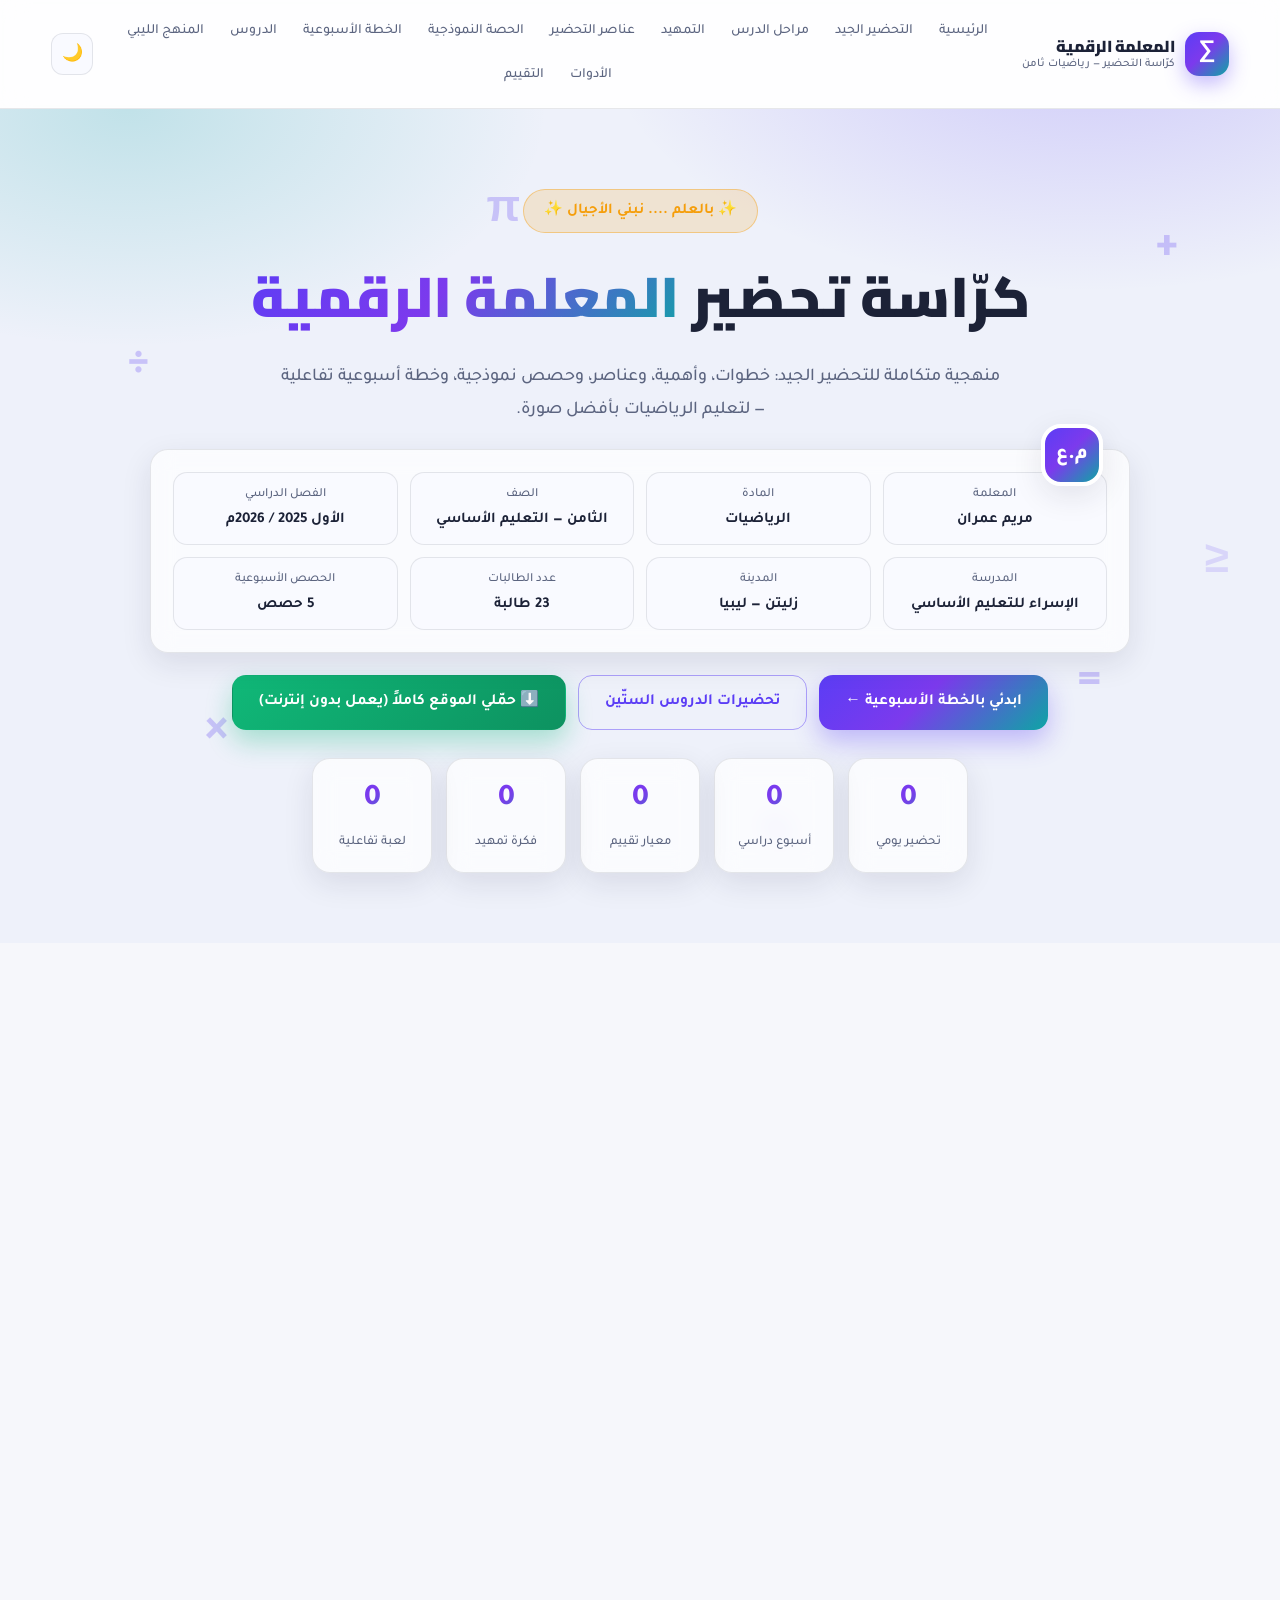
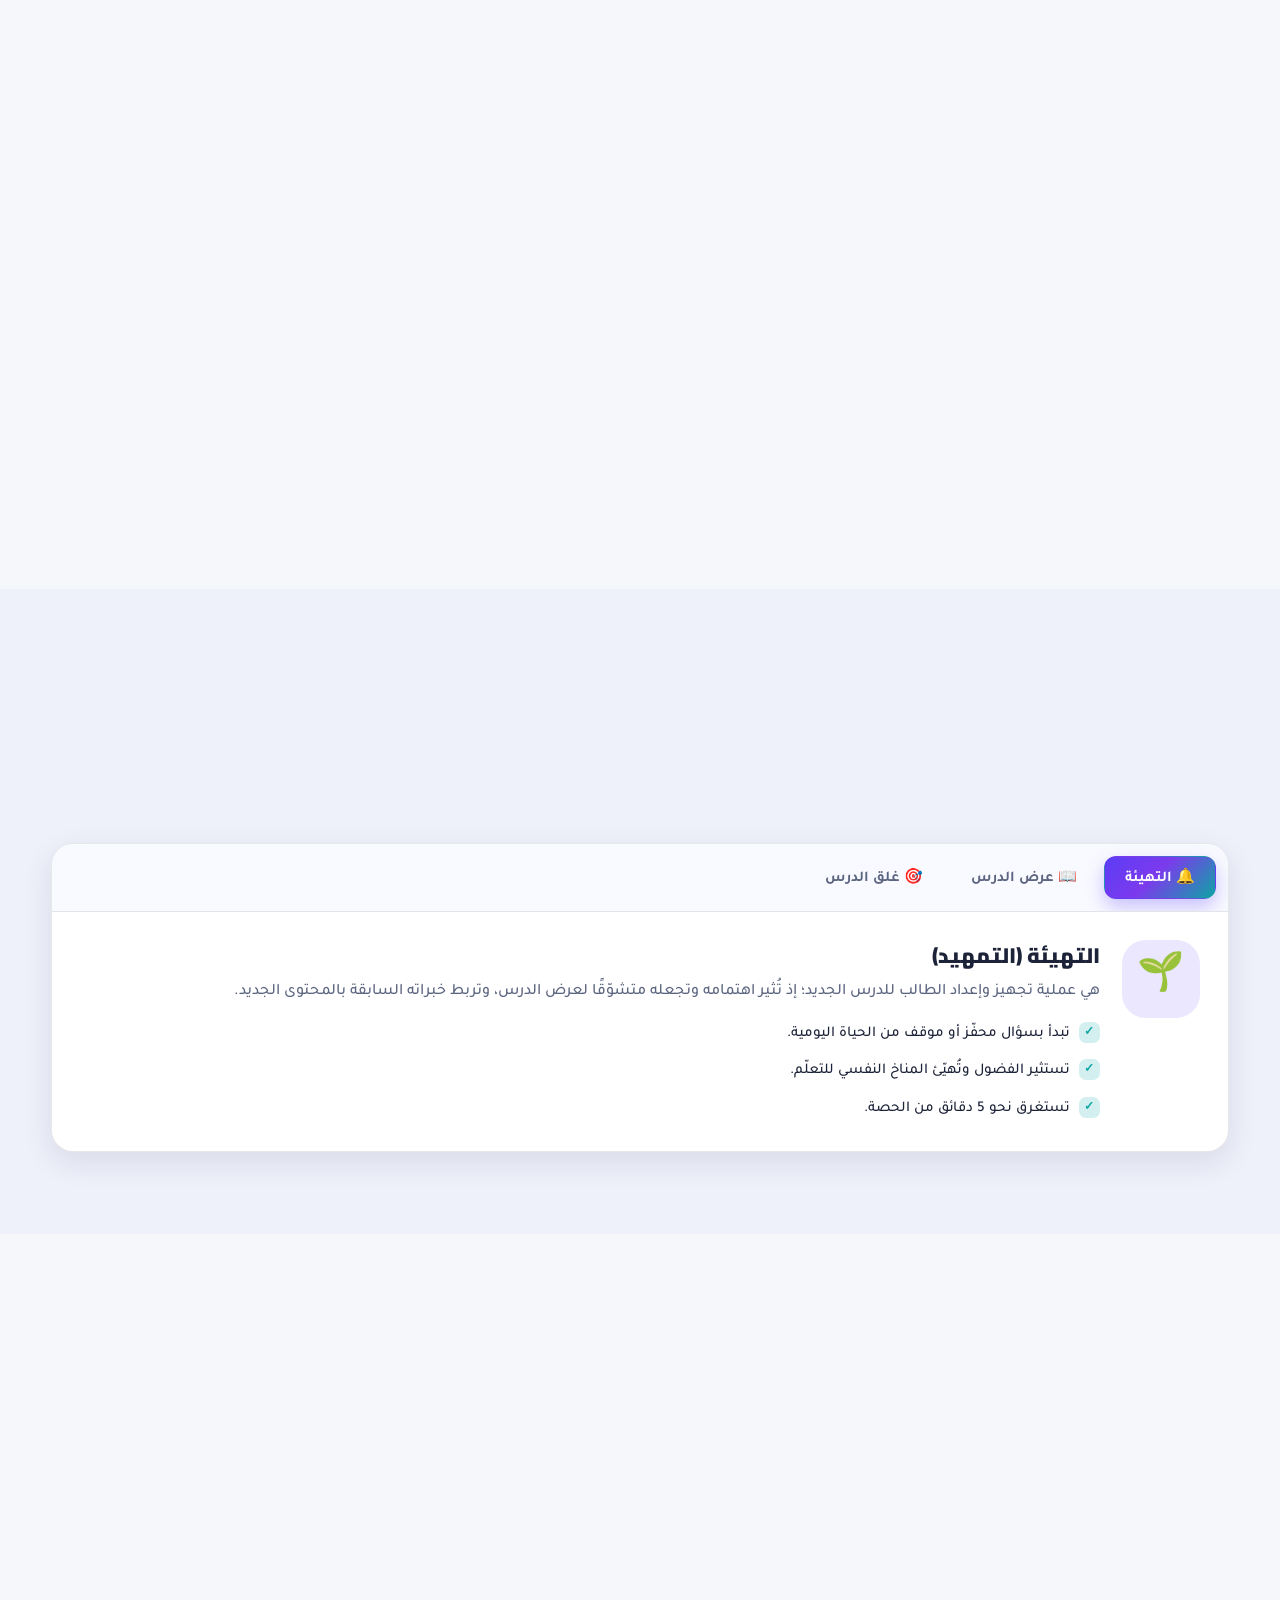
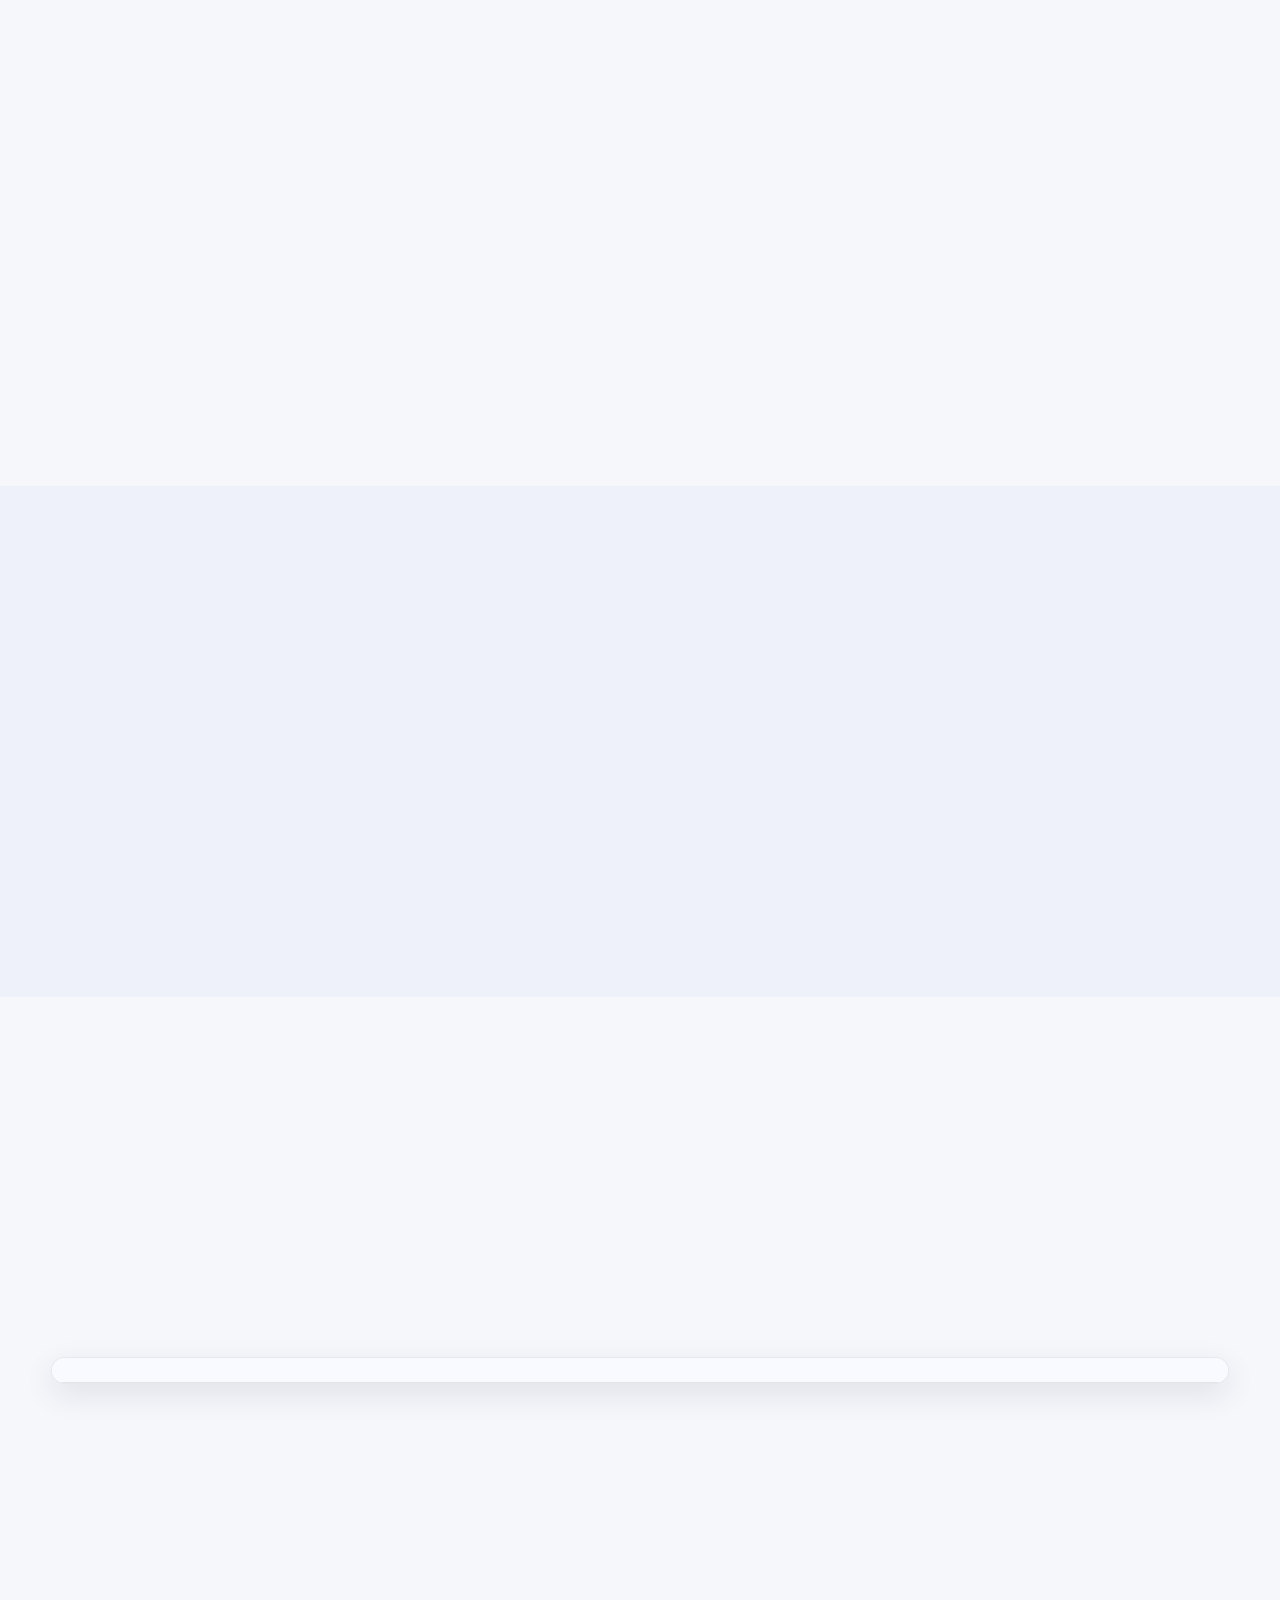
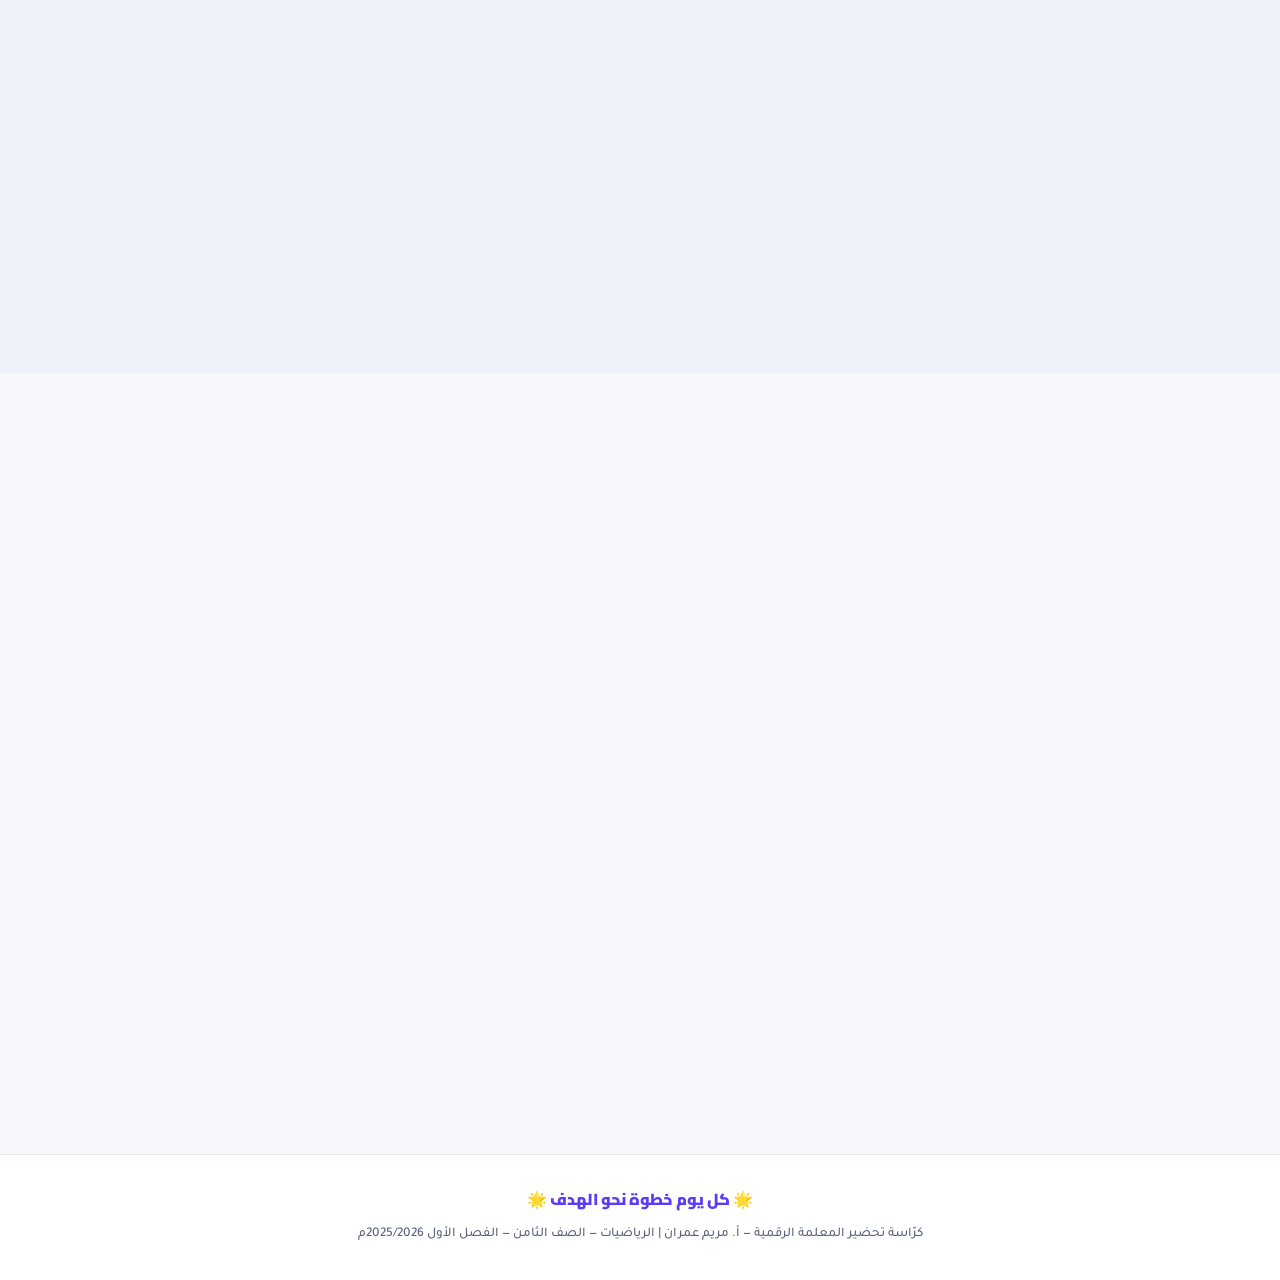
==== commit 6e8c7f9d: "تضمين الخطوط داخل offline.html ليعمل بدون إنترنت بالكامل" ====
--- a/offline.html
+++ b/offline.html
@@ -1,13 +1,193 @@
 <!DOCTYPE html>
 <html lang="ar" dir="rtl" data-theme="light">
 <head>
+<style>
+/* arabic */
+@font-face {
+  font-family: 'Cairo';
+  font-style: normal;
+  font-weight: 400;
+  font-display: swap;
+  src: url([data-uri]) format('woff2');
+  unicode-range: U+0600-06FF, U+0750-077F, U+0870-0891, U+0897-08E1, U+08E3-08FF, U+200C-200E, U+2010-2011, U+204F, U+2E41, U+FB50-FDFF, U+FE70-FE74, U+FE76-FEFC, U+102E0-102FB, U+10E60-10E7E, U+10EC2-10EC7, U+10EC9-10EEE, U+10EF0-10EFF, U+1EE00-1EE03, U+1EE05-1EE1F, U+1EE21-1EE22, U+1EE24, U+1EE27, U+1EE29-1EE32, U+1EE34-1EE37, U+1EE39, U+1EE3B, U+1EE42, U+1EE47, U+1EE49, U+1EE4B, U+1EE4D-1EE4F, U+1EE51-1EE52, U+1EE54, U+1EE57, U+1EE59, U+1EE5B, U+1EE5D, U+1EE5F, U+1EE61-1EE62, U+1EE64, U+1EE67-1EE6A, U+1EE6C-1EE72, U+1EE74-1EE77, U+1EE79-1EE7C, U+1EE7E, U+1EE80-1EE89, U+1EE8B-1EE9B, U+1EEA1-1EEA3, U+1EEA5-1EEA9, U+1EEAB-1EEBB, U+1EEF0-1EEF1;
+}
+/* latin-ext */
+@font-face {
+  font-family: 'Cairo';
+  font-style: normal;
+  font-weight: 400;
+  font-display: swap;
+  src: url([data-uri]) format('woff2');
+  unicode-range: U+0100-02BA, U+02BD-02C5, U+02C7-02CC, U+02CE-02D7, U+02DD-02FF, U+0304, U+0308, U+0329, U+1D00-1DBF, U+1E00-1E9F, U+1EF2-1EFF, U+2020, U+20A0-20AB, U+20AD-20C4, U+2113, U+2C60-2C7F, U+A720-A7FF;
+}
+/* latin */
+@font-face {
+  font-family: 'Cairo';
+  font-style: normal;
+  font-weight: 400;
+  font-display: swap;
+  src: url([data-uri]) format('woff2');
+  unicode-range: U+0000-00FF, U+0131, U+0152-0153, U+02BB-02BC, U+02C6, U+02DA, U+02DC, U+0304, U+0308, U+0329, U+2000-206F, U+20AC, U+2122, U+2191, U+2193, U+2212, U+2215, U+FEFF, U+FFFD;
+}
+/* arabic */
+@font-face {
+  font-family: 'Cairo';
+  font-style: normal;
+  font-weight: 600;
+  font-display: swap;
+  src: url([data-uri]) format('woff2');
+  unicode-range: U+0600-06FF, U+0750-077F, U+0870-0891, U+0897-08E1, U+08E3-08FF, U+200C-200E, U+2010-2011, U+204F, U+2E41, U+FB50-FDFF, U+FE70-FE74, U+FE76-FEFC, U+102E0-102FB, U+10E60-10E7E, U+10EC2-10EC7, U+10EC9-10EEE, U+10EF0-10EFF, U+1EE00-1EE03, U+1EE05-1EE1F, U+1EE21-1EE22, U+1EE24, U+1EE27, U+1EE29-1EE32, U+1EE34-1EE37, U+1EE39, U+1EE3B, U+1EE42, U+1EE47, U+1EE49, U+1EE4B, U+1EE4D-1EE4F, U+1EE51-1EE52, U+1EE54, U+1EE57, U+1EE59, U+1EE5B, U+1EE5D, U+1EE5F, U+1EE61-1EE62, U+1EE64, U+1EE67-1EE6A, U+1EE6C-1EE72, U+1EE74-1EE77, U+1EE79-1EE7C, U+1EE7E, U+1EE80-1EE89, U+1EE8B-1EE9B, U+1EEA1-1EEA3, U+1EEA5-1EEA9, U+1EEAB-1EEBB, U+1EEF0-1EEF1;
+}
+/* latin-ext */
+@font-face {
+  font-family: 'Cairo';
+  font-style: normal;
+  font-weight: 600;
+  font-display: swap;
+  src: url([data-uri]) format('woff2');
+  unicode-range: U+0100-02BA, U+02BD-02C5, U+02C7-02CC, U+02CE-02D7, U+02DD-02FF, U+0304, U+0308, U+0329, U+1D00-1DBF, U+1E00-1E9F, U+1EF2-1EFF, U+2020, U+20A0-20AB, U+20AD-20C4, U+2113, U+2C60-2C7F, U+A720-A7FF;
+}
+/* latin */
+@font-face {
+  font-family: 'Cairo';
+  font-style: normal;
+  font-weight: 600;
+  font-display: swap;
+  src: url([data-uri]) format('woff2');
+  unicode-range: U+0000-00FF, U+0131, U+0152-0153, U+02BB-02BC, U+02C6, U+02DA, U+02DC, U+0304, U+0308, U+0329, U+2000-206F, U+20AC, U+2122, U+2191, U+2193, U+2212, U+2215, U+FEFF, U+FFFD;
+}
+/* arabic */
+@font-face {
+  font-family: 'Cairo';
+  font-style: normal;
+  font-weight: 700;
+  font-display: swap;
+  src: url([data-uri]) format('woff2');
+  unicode-range: U+0600-06FF, U+0750-077F, U+0870-0891, U+0897-08E1, U+08E3-08FF, U+200C-200E, U+2010-2011, U+204F, U+2E41, U+FB50-FDFF, U+FE70-FE74, U+FE76-FEFC, U+102E0-102FB, U+10E60-10E7E, U+10EC2-10EC7, U+10EC9-10EEE, U+10EF0-10EFF, U+1EE00-1EE03, U+1EE05-1EE1F, U+1EE21-1EE22, U+1EE24, U+1EE27, U+1EE29-1EE32, U+1EE34-1EE37, U+1EE39, U+1EE3B, U+1EE42, U+1EE47, U+1EE49, U+1EE4B, U+1EE4D-1EE4F, U+1EE51-1EE52, U+1EE54, U+1EE57, U+1EE59, U+1EE5B, U+1EE5D, U+1EE5F, U+1EE61-1EE62, U+1EE64, U+1EE67-1EE6A, U+1EE6C-1EE72, U+1EE74-1EE77, U+1EE79-1EE7C, U+1EE7E, U+1EE80-1EE89, U+1EE8B-1EE9B, U+1EEA1-1EEA3, U+1EEA5-1EEA9, U+1EEAB-1EEBB, U+1EEF0-1EEF1;
+}
+/* latin-ext */
+@font-face {
+  font-family: 'Cairo';
+  font-style: normal;
+  font-weight: 700;
+  font-display: swap;
+  src: url([data-uri]) format('woff2');
+  unicode-range: U+0100-02BA, U+02BD-02C5, U+02C7-02CC, U+02CE-02D7, U+02DD-02FF, U+0304, U+0308, U+0329, U+1D00-1DBF, U+1E00-1E9F, U+1EF2-1EFF, U+2020, U+20A0-20AB, U+20AD-20C4, U+2113, U+2C60-2C7F, U+A720-A7FF;
+}
+/* latin */
+@font-face {
+  font-family: 'Cairo';
+  font-style: normal;
+  font-weight: 700;
+  font-display: swap;
+  src: url([data-uri]